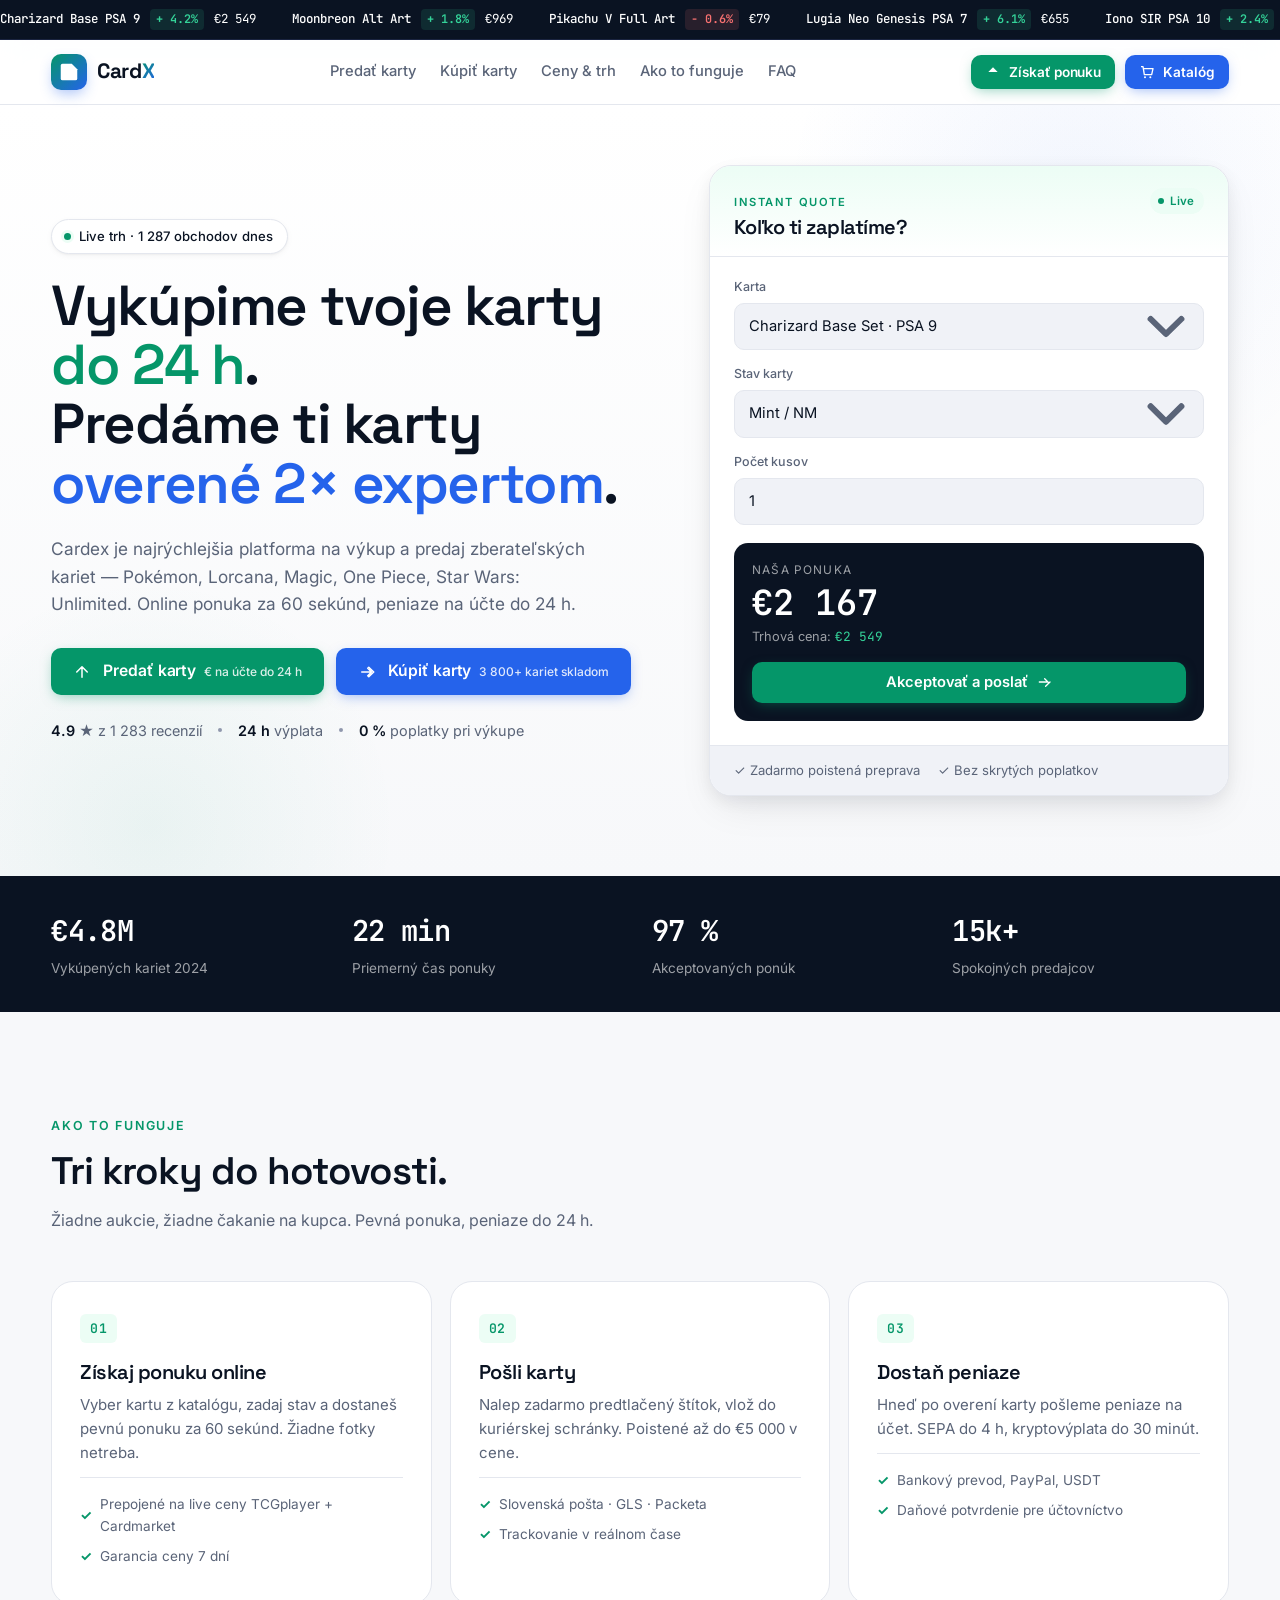
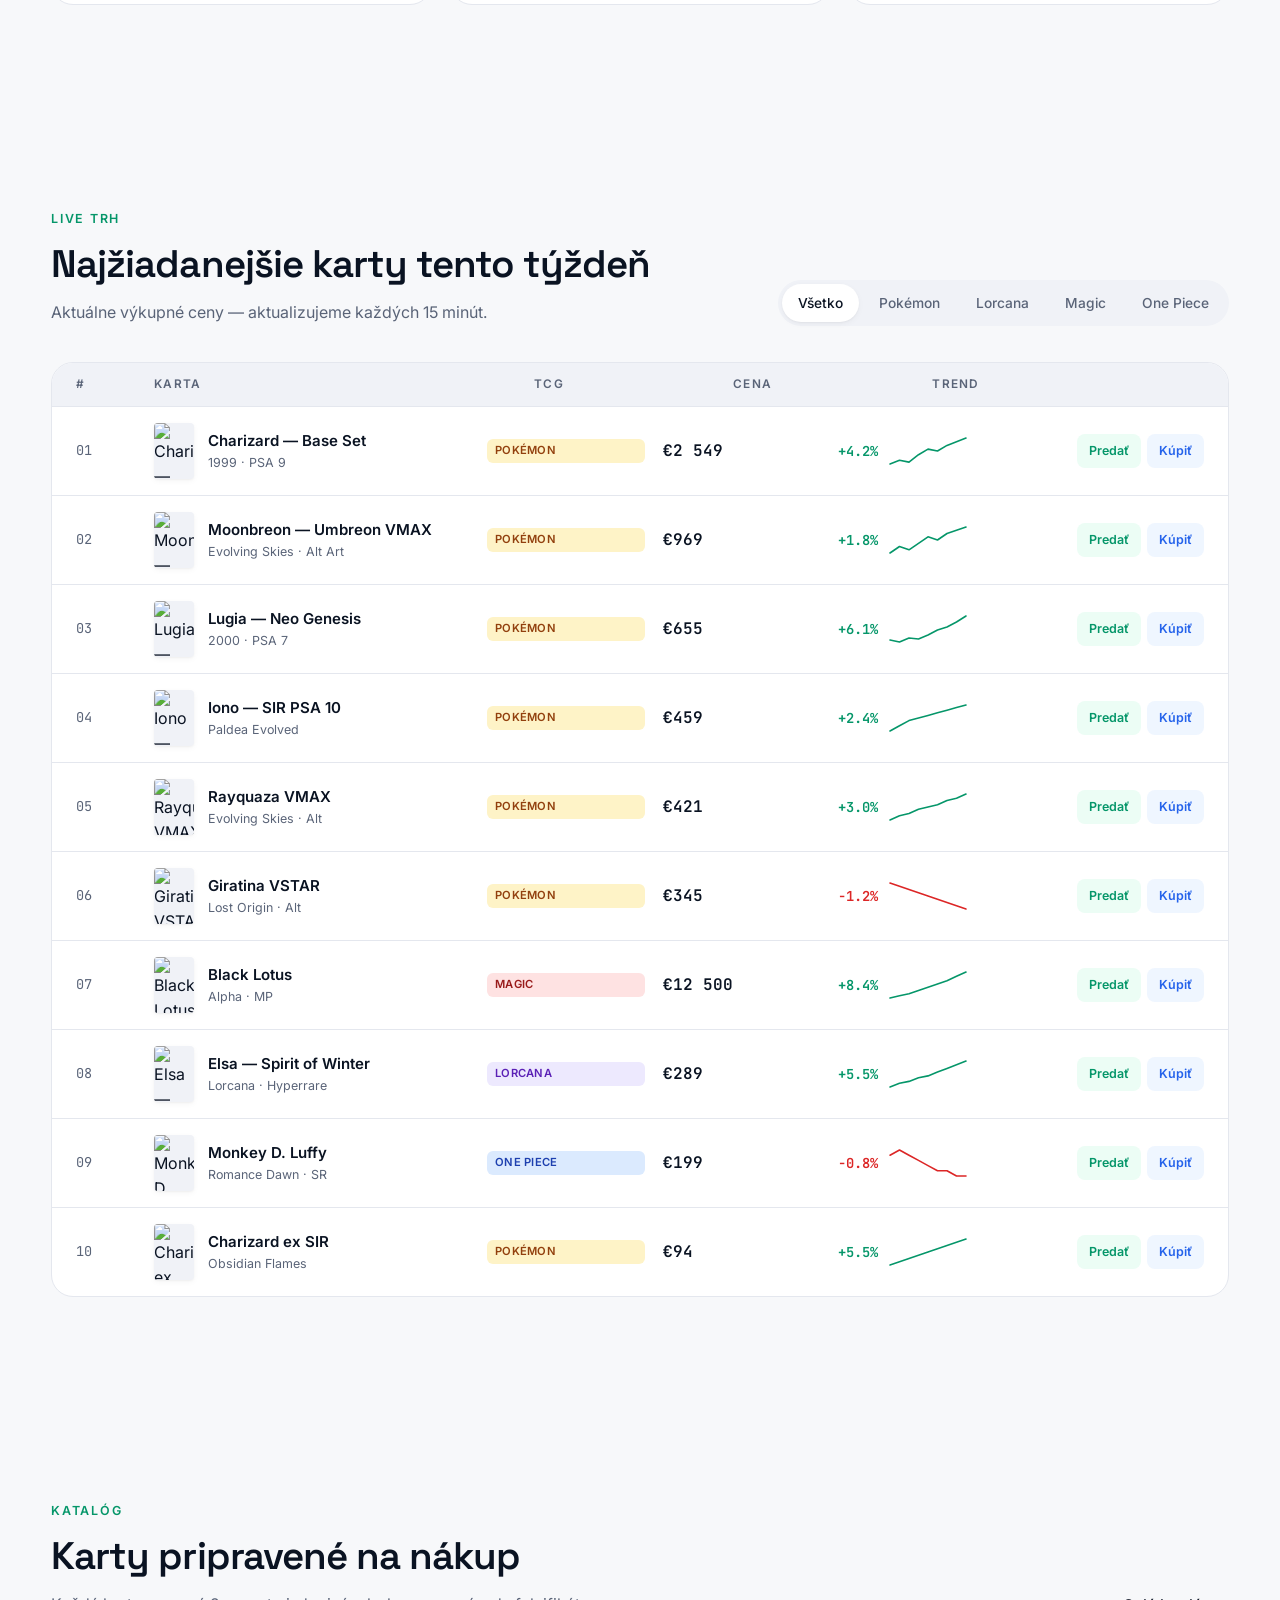
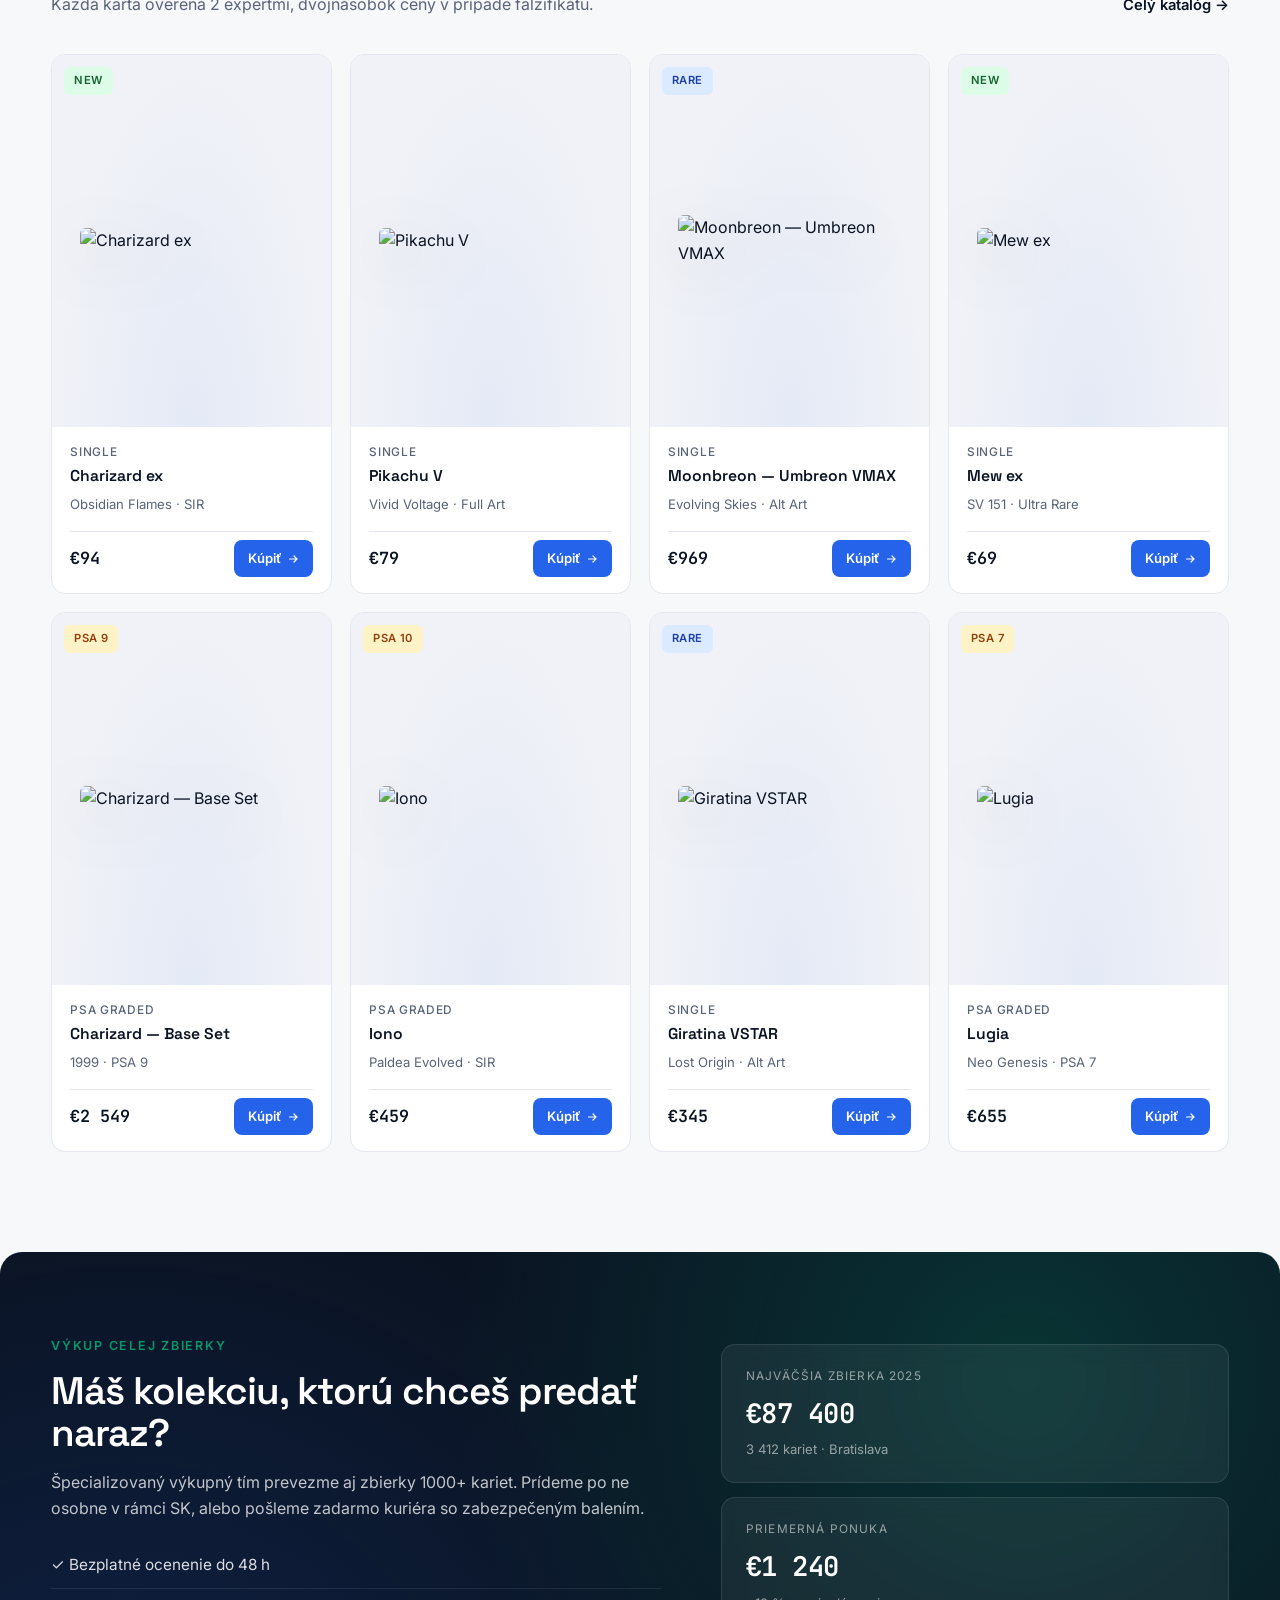
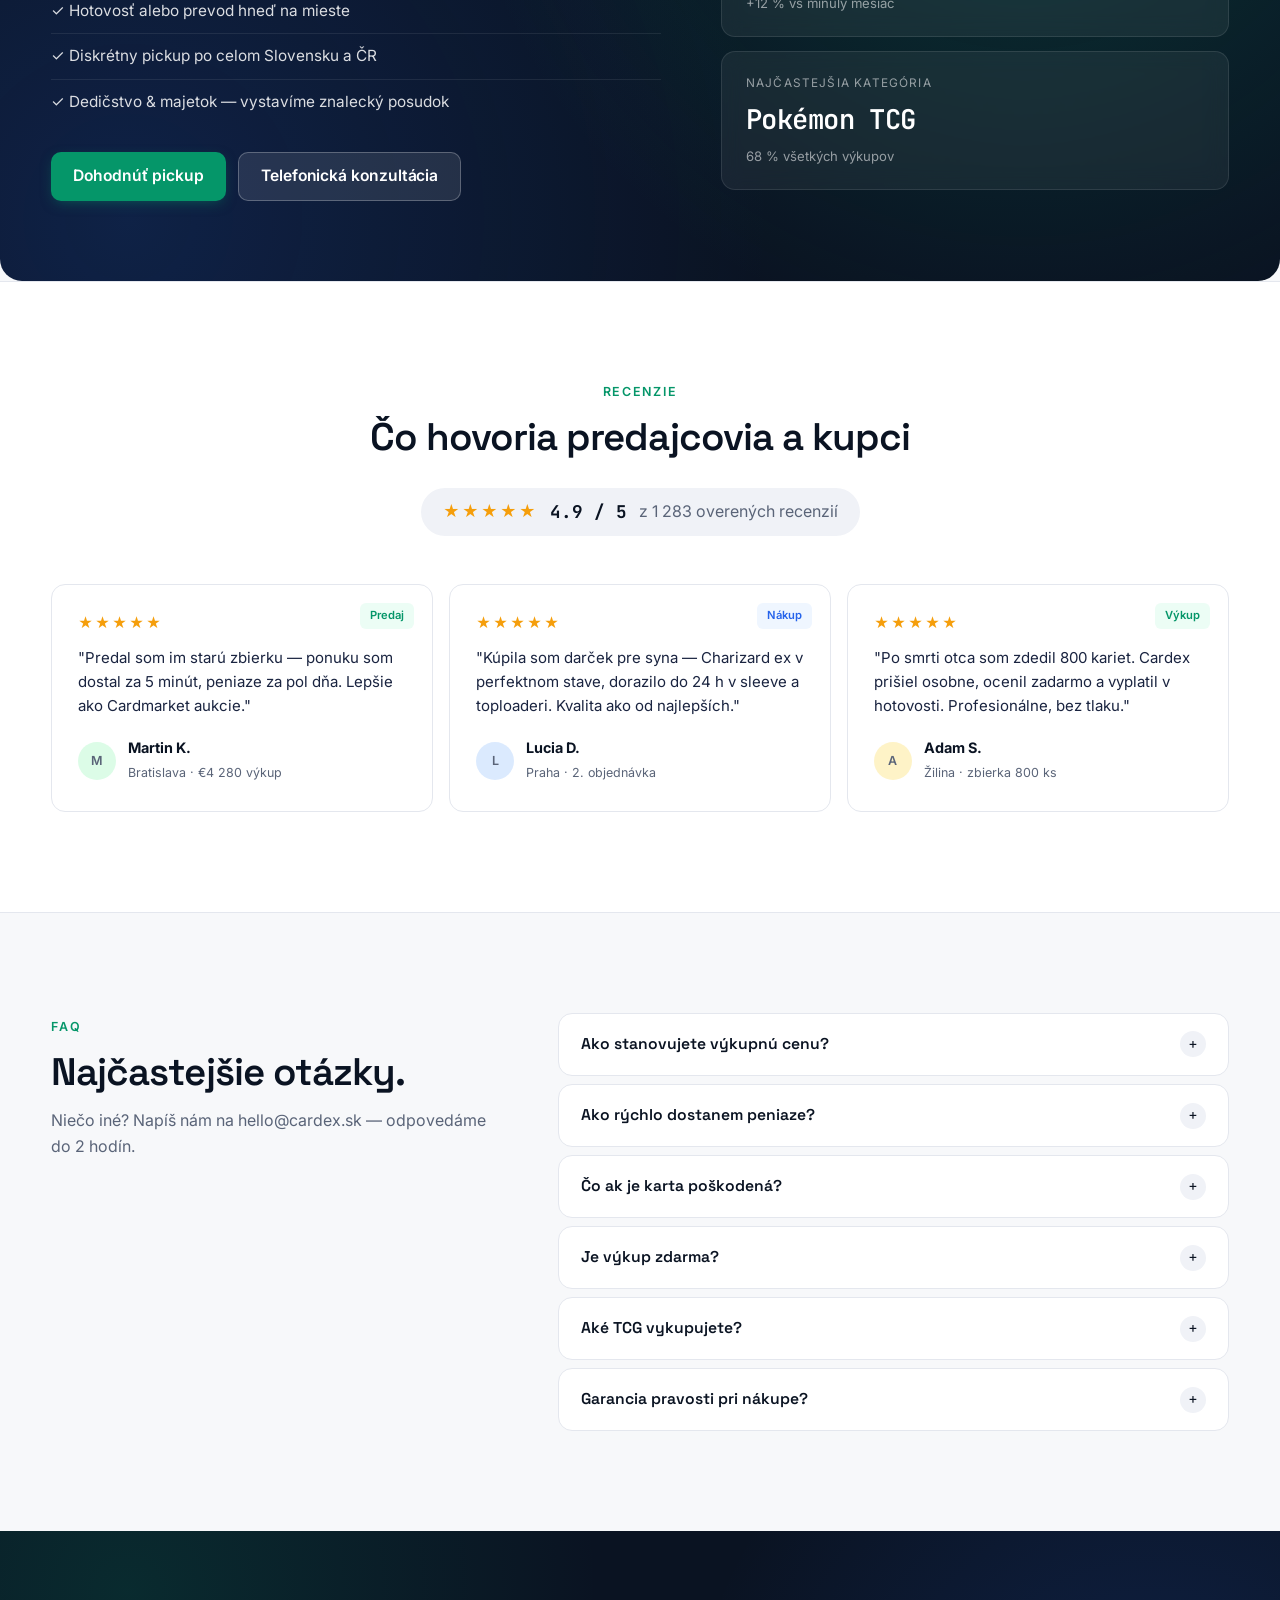
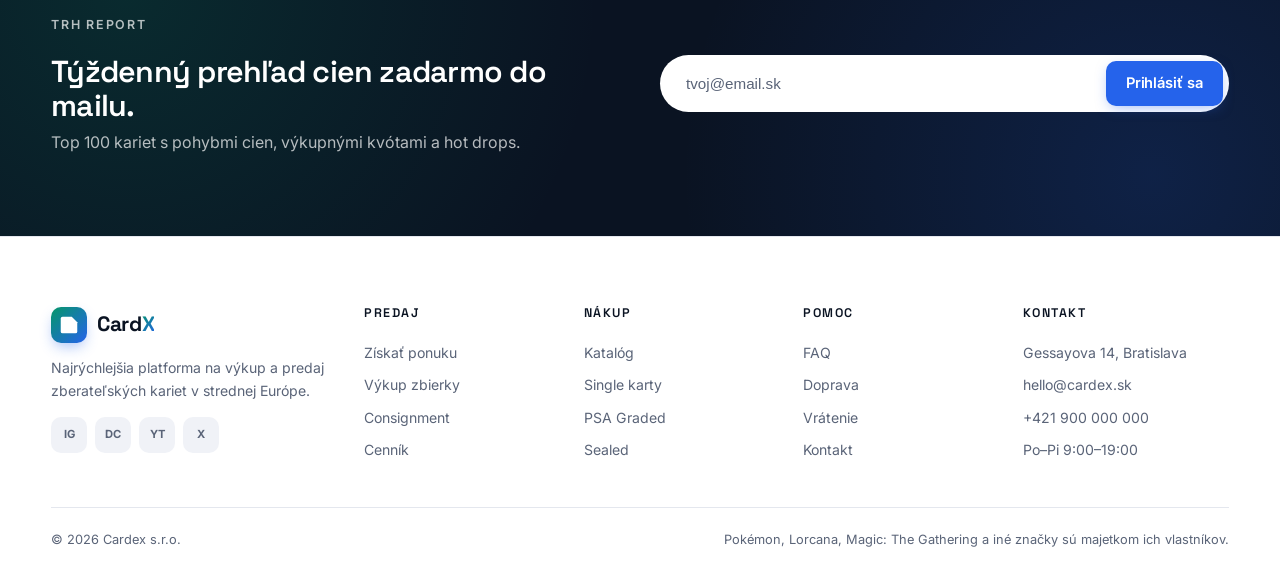
==== cardex.html @ 220b7773 "Rebrand to Cardex: buy/sell marketplace for trading cards - New name: Cardex (CardX = exchange theme" ====
<!DOCTYPE html>
<html lang="sk">
<head>
<meta charset="UTF-8" />
<meta name="viewport" content="width=device-width, initial-scale=1.0" />
<title>Cardex — Výkup a predaj zberateľských kariet</title>
<meta name="description" content="Cardex je najrýchlejšia platforma na výkup a predaj Pokémon, Lorcana, MTG a One Piece kariet. Online ponuka za 60 sekúnd, výplata do 24 h." />
<style>
:root {
  --bg: #f7f8fa;
  --surface: #ffffff;
  --surface-2: #f0f2f7;
  --ink: #0a1322;
  --ink-2: #1a2440;
  --muted: #5a6478;
  --muted-2: #9098ad;
  --line: #e4e7ee;
  --line-2: #d2d7e1;

  --sell: #059669;
  --sell-hover: #047857;
  --sell-soft: #ecfdf5;
  --sell-ink: #064e3b;

  --buy: #2563eb;
  --buy-hover: #1d4ed8;
  --buy-soft: #eff6ff;
  --buy-ink: #1e3a8a;

  --warn: #f59e0b;
  --danger: #dc2626;

  --radius: 14px;
  --radius-sm: 10px;
  --radius-lg: 22px;

  --mono: 'JetBrains Mono', ui-monospace, SFMono-Regular, Menlo, monospace;

  --shadow-sm: 0 1px 2px rgba(10, 19, 34, 0.04), 0 2px 6px rgba(10, 19, 34, 0.04);
  --shadow: 0 6px 16px rgba(10, 19, 34, 0.06), 0 16px 40px -10px rgba(10, 19, 34, 0.1);
  --shadow-lg: 0 24px 60px -20px rgba(10, 19, 34, 0.25);
}

* { box-sizing: border-box; }
html, body { margin: 0; padding: 0; }
html { scroll-behavior: smooth; }

body {
  font-family: 'Inter', system-ui, -apple-system, Segoe UI, Roboto, Helvetica, Arial, sans-serif;
  color: var(--ink);
  background: var(--bg);
  line-height: 1.6;
  -webkit-font-smoothing: antialiased;
  -moz-osx-font-smoothing: grayscale;
}

a { color: inherit; text-decoration: none; }
img { max-width: 100%; display: block; }
button { font: inherit; cursor: pointer; border: 0; background: none; color: inherit; }

.container { width: min(1240px, 92%); margin: 0 auto; }

h1, h2, h3, h4 {
  font-family: 'Space Grotesk', 'Inter', sans-serif;
  line-height: 1.1;
  margin: 0 0 0.4em;
  letter-spacing: -0.025em;
  font-weight: 600;
  color: var(--ink);
}
h1 { font-size: clamp(2.2rem, 4.4vw, 3.6rem); line-height: 1.05; }
h2 { font-size: clamp(1.7rem, 3vw, 2.4rem); }
h3 { font-size: 1.15rem; }
h4 { font-size: 0.78rem; text-transform: uppercase; letter-spacing: 0.12em; color: var(--ink); margin-bottom: 16px; }

p { margin: 0 0 0.8em; color: var(--muted); }

.kicker {
  display: inline-block;
  font-size: 0.78rem;
  font-weight: 600;
  letter-spacing: 0.14em;
  text-transform: uppercase;
  color: var(--sell);
  margin-bottom: 14px;
}
.kicker.on-dark { color: rgba(255, 255, 255, 0.7); }

.muted { color: var(--muted); }

/* Live ticker bar */
.ticker-bar {
  background: var(--ink);
  color: rgba(255, 255, 255, 0.85);
  font-family: var(--mono);
  font-size: 0.78rem;
  overflow: hidden;
  border-bottom: 1px solid #1a2440;
}
.ticker-track {
  display: flex;
  gap: 36px;
  padding: 9px 0;
  white-space: nowrap;
  width: max-content;
  animation: ticker 60s linear infinite;
}
.ticker-item { display: inline-flex; gap: 10px; align-items: center; }
.ticker-item b { color: #fff; font-weight: 500; }
.ticker-item em {
  font-style: normal;
  font-weight: 600;
  font-size: 0.74rem;
  padding: 1px 6px;
  border-radius: 4px;
}
.ticker-item em.up { color: #34d399; background: rgba(52, 211, 153, 0.12); }
.ticker-item em.down { color: #f87171; background: rgba(248, 113, 113, 0.12); }
.ticker-item .px { color: #fff; }
@keyframes ticker { to { transform: translateX(-50%); } }

/* Nav */
.nav {
  background: rgba(255, 255, 255, 0.92);
  backdrop-filter: saturate(180%) blur(16px);
  -webkit-backdrop-filter: saturate(180%) blur(16px);
  border-bottom: 1px solid var(--line);
  position: sticky;
  top: 0;
  z-index: 50;
}
.nav-inner {
  display: grid;
  grid-template-columns: auto 1fr auto;
  align-items: center;
  gap: 28px;
  padding: 14px 0;
}
.logo {
  display: inline-flex;
  align-items: center;
  gap: 10px;
  font-family: 'Space Grotesk', sans-serif;
  font-weight: 700;
  font-size: 1.3rem;
  letter-spacing: -0.02em;
  color: var(--ink);
}
.logo-mark {
  width: 36px;
  height: 36px;
  border-radius: 10px;
  background: linear-gradient(135deg, var(--sell) 0%, var(--buy) 100%);
  display: grid;
  place-items: center;
  color: #fff;
  box-shadow: 0 6px 14px -3px rgba(37, 99, 235, 0.4);
}
.logo-x {
  background: linear-gradient(135deg, var(--sell), var(--buy));
  -webkit-background-clip: text;
  background-clip: text;
  color: transparent;
  font-weight: 800;
}

.nav-links {
  display: flex;
  gap: 24px;
  list-style: none;
  margin: 0;
  padding: 0;
  font-size: 0.92rem;
  font-weight: 500;
  justify-self: center;
}
.nav-links a {
  color: var(--muted);
  padding: 6px 0;
  position: relative;
  transition: color 0.15s;
}
.nav-links a:hover { color: var(--ink); }

.nav-actions { display: flex; gap: 10px; align-items: center; }

@media (max-width: 1100px) {
  .nav-inner { grid-template-columns: auto auto; }
  .nav-links { display: none; }
}

/* Buttons */
.btn {
  display: inline-flex;
  align-items: center;
  gap: 8px;
  padding: 12px 20px;
  border-radius: 10px;
  font-weight: 600;
  font-size: 0.92rem;
  font-family: 'Inter', sans-serif;
  letter-spacing: -0.005em;
  transition: transform 0.15s ease, box-shadow 0.15s ease, background 0.15s, color 0.15s, border-color 0.15s;
  cursor: pointer;
  white-space: nowrap;
  line-height: 1.2;
  position: relative;
}
.btn-sm { padding: 9px 14px; font-size: 0.85rem; }
.btn-lg { padding: 14px 22px; font-size: 0.98rem; }
.btn-block { width: 100%; justify-content: center; }

.btn-sell {
  background: var(--sell);
  color: #fff;
  box-shadow: 0 4px 14px -4px rgba(5, 150, 105, 0.5);
}
.btn-sell:hover { background: var(--sell-hover); transform: translateY(-1px); box-shadow: 0 10px 22px -6px rgba(5, 150, 105, 0.5); }
.btn-buy {
  background: var(--buy);
  color: #fff;
  box-shadow: 0 4px 14px -4px rgba(37, 99, 235, 0.5);
}
.btn-buy:hover { background: var(--buy-hover); transform: translateY(-1px); box-shadow: 0 10px 22px -6px rgba(37, 99, 235, 0.5); }
.btn-ghost {
  background: transparent;
  color: var(--ink);
  border: 1px solid var(--line-2);
}
.btn-ghost:hover { background: var(--surface); border-color: var(--ink); }
.btn-ghost-light {
  background: rgba(255, 255, 255, 0.1);
  color: #fff;
  border: 1px solid rgba(255, 255, 255, 0.25);
}
.btn-ghost-light:hover { background: rgba(255, 255, 255, 0.18); }

.cta-sub {
  display: block;
  font-size: 0.75rem;
  font-weight: 500;
  opacity: 0.85;
  margin-top: 1px;
  letter-spacing: 0;
}
.btn-lg { flex-direction: row; }
.btn-lg svg { flex-shrink: 0; }

/* Hero */
.hero {
  padding: 60px 0 80px;
  background: linear-gradient(180deg, #fff 0%, var(--bg) 100%);
  position: relative;
  overflow: hidden;
}
.hero::before {
  content: '';
  position: absolute;
  top: -200px;
  right: -100px;
  width: 600px;
  height: 600px;
  background: radial-gradient(circle, rgba(37, 99, 235, 0.06), transparent 70%);
  z-index: 0;
}
.hero::after {
  content: '';
  position: absolute;
  bottom: -200px;
  left: -100px;
  width: 500px;
  height: 500px;
  background: radial-gradient(circle, rgba(5, 150, 105, 0.06), transparent 70%);
  z-index: 0;
}
.hero-inner {
  display: grid;
  grid-template-columns: 1.15fr 1fr;
  gap: 60px;
  align-items: center;
  position: relative;
  z-index: 1;
}
.eyebrow {
  display: inline-flex;
  align-items: center;
  gap: 8px;
  padding: 6px 14px 6px 12px;
  background: var(--surface);
  border: 1px solid var(--line);
  color: var(--ink);
  border-radius: 999px;
  font-size: 0.82rem;
  font-weight: 500;
  margin-bottom: 22px;
  box-shadow: var(--shadow-sm);
}
.dot {
  width: 7px;
  height: 7px;
  border-radius: 50%;
  background: var(--sell);
  box-shadow: 0 0 0 3px var(--sell-soft);
  animation: pulse 2s infinite;
}
@keyframes pulse {
  0%, 100% { opacity: 1; }
  50% { opacity: 0.5; }
}
.hl-sell { color: var(--sell); }
.hl-buy { color: var(--buy); }
.lead {
  font-size: 1.08rem;
  color: var(--muted);
  max-width: 540px;
  margin-top: 10px;
}
.hero-cta {
  display: flex;
  gap: 12px;
  margin: 30px 0 24px;
  flex-wrap: wrap;
}
.hero-cta .btn-lg {
  flex-direction: row;
  align-items: center;
}
.hero-cta .btn-lg > svg { margin-right: 4px; }

.hero-meta {
  display: flex;
  gap: 16px;
  align-items: center;
  font-size: 0.9rem;
  color: var(--muted);
  flex-wrap: wrap;
}
.hero-meta strong { color: var(--ink); font-weight: 600; }
.hero-meta .sep {
  width: 4px;
  height: 4px;
  border-radius: 50%;
  background: var(--muted-2);
}

/* Quote widget */
.quote-widget {
  background: #fff;
  border: 1px solid var(--line);
  border-radius: var(--radius-lg);
  box-shadow: var(--shadow);
  overflow: hidden;
  position: relative;
}
.qw-head {
  padding: 22px 24px 18px;
  display: flex;
  justify-content: space-between;
  align-items: flex-start;
  border-bottom: 1px solid var(--line);
  background: linear-gradient(180deg, var(--sell-soft), #fff);
}
.qw-tag {
  display: inline-block;
  font-size: 0.7rem;
  font-weight: 600;
  letter-spacing: 0.14em;
  text-transform: uppercase;
  color: var(--sell);
  margin-bottom: 4px;
}
.qw-head h3 { margin: 0; font-size: 1.25rem; }

.live-pill {
  display: inline-flex;
  align-items: center;
  gap: 6px;
  padding: 4px 10px 4px 8px;
  background: var(--sell-soft);
  color: var(--sell);
  border-radius: 999px;
  font-size: 0.72rem;
  font-weight: 600;
}
.live-dot {
  width: 6px;
  height: 6px;
  border-radius: 50%;
  background: var(--sell);
  animation: pulse 1.4s infinite;
}

.qw-body { padding: 20px 24px 24px; }
.qw-field {
  display: block;
  margin-bottom: 14px;
}
.qw-field span {
  display: block;
  font-size: 0.78rem;
  font-weight: 500;
  color: var(--muted);
  margin-bottom: 6px;
}
.qw-field select,
.qw-field input {
  width: 100%;
  padding: 11px 14px;
  border: 1px solid var(--line);
  border-radius: 10px;
  background: var(--surface-2);
  font: inherit;
  font-size: 0.92rem;
  color: var(--ink);
  outline: none;
  transition: border-color 0.15s, background 0.15s, box-shadow 0.15s;
  appearance: none;
  -webkit-appearance: none;
}
.qw-field select {
  background-image: url("data:image/svg+xml;utf8,<svg xmlns='http://www.w3.org/2000/svg' viewBox='0 0 12 12'><path d='M2 4l4 4 4-4' stroke='%235a6478' stroke-width='1.6' fill='none' stroke-linecap='round' stroke-linejoin='round'/></svg>");
  background-repeat: no-repeat;
  background-position: right 14px center;
  padding-right: 38px;
}
.qw-field select:focus,
.qw-field input:focus {
  background: #fff;
  border-color: var(--sell);
  box-shadow: 0 0 0 3px var(--sell-soft);
}

.qw-result {
  margin-top: 18px;
  padding: 18px;
  background: var(--ink);
  border-radius: var(--radius);
  color: #fff;
}
.qw-label {
  display: block;
  font-size: 0.74rem;
  letter-spacing: 0.1em;
  text-transform: uppercase;
  color: rgba(255, 255, 255, 0.6);
  margin-bottom: 4px;
}
.qw-amount {
  display: block;
  font-family: var(--mono);
  font-size: 2.2rem;
  font-weight: 600;
  color: #fff;
  line-height: 1.1;
}
.qw-mkt {
  display: block;
  font-size: 0.8rem;
  color: rgba(255, 255, 255, 0.6);
  margin-top: 4px;
}
.qw-mkt em {
  font-style: normal;
  color: #34d399;
  font-family: var(--mono);
}
.qw-result .btn { margin-top: 14px; }

.qw-foot {
  border-top: 1px solid var(--line);
  padding: 14px 24px;
  display: flex;
  gap: 18px;
  font-size: 0.82rem;
  color: var(--muted);
  background: var(--surface-2);
}

@media (max-width: 980px) {
  .hero-inner { grid-template-columns: 1fr; gap: 40px; }
  .quote-widget { max-width: 460px; margin: 0 auto; width: 100%; }
}

/* Trust */
.trust {
  background: var(--ink);
  color: #fff;
  padding: 32px 0;
}
.trust-inner {
  display: grid;
  grid-template-columns: repeat(4, 1fr);
  gap: 24px;
}
.trust-item { display: flex; flex-direction: column; gap: 4px; }
.trust-item strong {
  font-family: var(--mono);
  font-size: 1.8rem;
  font-weight: 600;
  color: #fff;
  letter-spacing: -0.02em;
}
.trust-item span { font-size: 0.85rem; color: rgba(255, 255, 255, 0.6); }
@media (max-width: 800px) { .trust-inner { grid-template-columns: repeat(2, 1fr); } }

/* Section */
.section { padding: 100px 0; }
.section-head {
  max-width: 720px;
  margin-bottom: 48px;
}
.section-head.row {
  max-width: none;
  display: flex;
  justify-content: space-between;
  align-items: flex-end;
  gap: 24px;
  flex-wrap: wrap;
  margin-bottom: 36px;
}
.section-head.centered {
  max-width: none;
  text-align: center;
  display: flex;
  flex-direction: column;
  align-items: center;
}
.section-head p { margin: 4px 0 0; }

/* How */
.how-grid {
  display: grid;
  grid-template-columns: repeat(3, 1fr);
  gap: 18px;
  position: relative;
}
.step {
  background: #fff;
  border: 1px solid var(--line);
  border-radius: var(--radius-lg);
  padding: 32px 28px;
  position: relative;
  transition: transform 0.2s, box-shadow 0.2s, border-color 0.2s;
}
.step:hover { transform: translateY(-4px); box-shadow: var(--shadow); border-color: transparent; }
.step-num {
  font-family: var(--mono);
  font-size: 0.82rem;
  font-weight: 600;
  color: var(--sell);
  background: var(--sell-soft);
  display: inline-block;
  padding: 4px 10px;
  border-radius: 6px;
  margin-bottom: 18px;
  letter-spacing: 0.04em;
}
.step h3 { margin: 0 0 10px; font-size: 1.25rem; }
.step p { font-size: 0.94rem; margin-bottom: 12px; }
.step ul {
  list-style: none;
  padding: 0;
  margin: 12px 0 0;
  border-top: 1px solid var(--line);
  padding-top: 12px;
}
.step li {
  font-size: 0.85rem;
  color: var(--muted);
  padding: 4px 0;
  display: flex;
  align-items: center;
  gap: 8px;
}
.step li::before {
  content: '✓';
  color: var(--sell);
  font-weight: 700;
}
@media (max-width: 900px) { .how-grid { grid-template-columns: 1fr; } }

/* Segmented control */
.seg {
  display: flex;
  gap: 4px;
  background: var(--surface-2);
  padding: 4px;
  border-radius: 999px;
}
.seg-btn {
  padding: 8px 16px;
  border-radius: 999px;
  color: var(--muted);
  font-weight: 500;
  font-size: 0.86rem;
  transition: all 0.15s;
}
.seg-btn:hover { color: var(--ink); }
.seg-btn.active {
  background: #fff;
  color: var(--ink);
  box-shadow: var(--shadow-sm);
}

/* Market list */
.market {
  background: #fff;
  border: 1px solid var(--line);
  border-radius: var(--radius-lg);
  overflow: hidden;
}
.market-row {
  display: grid;
  grid-template-columns: 60px 2fr 1fr 1fr 1.4fr auto;
  align-items: center;
  gap: 18px;
  padding: 16px 24px;
  border-bottom: 1px solid var(--line);
  transition: background 0.15s;
}
.market-row:last-child { border-bottom: 0; }
.market-row.head {
  background: var(--surface-2);
  font-size: 0.74rem;
  letter-spacing: 0.1em;
  text-transform: uppercase;
  color: var(--muted);
  font-weight: 600;
  padding: 12px 24px;
}
.market-row:not(.head):hover { background: var(--surface-2); }
.mr-rank {
  font-family: var(--mono);
  font-size: 0.85rem;
  color: var(--muted);
}
.mr-card {
  display: flex;
  align-items: center;
  gap: 14px;
}
.mr-card img {
  width: 40px;
  height: 56px;
  border-radius: 4px;
  object-fit: cover;
  background: var(--surface-2);
  box-shadow: var(--shadow-sm);
}
.mr-card-name { font-weight: 600; font-size: 0.94rem; }
.mr-card-set { font-size: 0.78rem; color: var(--muted); }
.mr-tcg {
  display: inline-block;
  font-size: 0.7rem;
  font-weight: 600;
  padding: 3px 8px;
  border-radius: 6px;
  letter-spacing: 0.02em;
  text-transform: uppercase;
}
.mr-tcg.pokemon { background: #fef3c7; color: #92400e; }
.mr-tcg.lorcana { background: #ede9fe; color: #5b21b6; }
.mr-tcg.mtg { background: #fee2e2; color: #991b1b; }
.mr-tcg.onepiece { background: #dbeafe; color: #1e40af; }
.mr-price {
  font-family: var(--mono);
  font-weight: 600;
  font-size: 1rem;
}
.mr-change {
  font-family: var(--mono);
  font-weight: 600;
  font-size: 0.86rem;
}
.mr-change.up { color: var(--sell); }
.mr-change.down { color: var(--danger); }
.mr-spark { width: 80px; height: 30px; }
.mr-actions { display: flex; gap: 6px; }
.mr-btn {
  font-size: 0.78rem;
  font-weight: 600;
  padding: 7px 12px;
  border-radius: 8px;
  transition: all 0.15s;
}
.mr-btn.sell { background: var(--sell-soft); color: var(--sell); }
.mr-btn.sell:hover { background: var(--sell); color: #fff; }
.mr-btn.buy { background: var(--buy-soft); color: var(--buy); }
.mr-btn.buy:hover { background: var(--buy); color: #fff; }

@media (max-width: 1000px) {
  .market-row { grid-template-columns: 40px 2fr 1fr 1fr; gap: 14px; padding: 14px 18px; }
  .mr-spark, .market-row.head .mr-spark { display: none; }
  .market-row .mr-actions { grid-column: 2 / -1; margin-top: 6px; }
}
@media (max-width: 700px) {
  .market-row { grid-template-columns: 1fr; gap: 8px; padding: 16px 18px; }
  .market-row.head { display: none; }
}

/* Buy / products */
.products {
  display: grid;
  grid-template-columns: repeat(4, 1fr);
  gap: 18px;
}
.product {
  background: #fff;
  border: 1px solid var(--line);
  border-radius: var(--radius);
  overflow: hidden;
  display: flex;
  flex-direction: column;
  transition: transform 0.25s, border-color 0.25s, box-shadow 0.25s;
  position: relative;
}
.product:hover { transform: translateY(-4px); box-shadow: var(--shadow); border-color: transparent; }
.product-media {
  aspect-ratio: 3/4;
  background:
    radial-gradient(ellipse at 50% 100%, rgba(37, 99, 235, 0.06), transparent 70%),
    var(--surface-2);
  display: grid;
  place-items: center;
  position: relative;
  overflow: hidden;
}
.product-media img {
  width: 80%;
  border-radius: 6px;
  filter: drop-shadow(0 16px 30px rgba(10, 19, 34, 0.18));
  transition: transform 0.4s cubic-bezier(0.2, 0.8, 0.2, 1);
}
.product:hover .product-media img { transform: scale(1.05) rotate(-1deg); }
.tag {
  position: absolute;
  top: 12px;
  left: 12px;
  padding: 4px 9px;
  font-size: 0.7rem;
  font-weight: 600;
  letter-spacing: 0.04em;
  text-transform: uppercase;
  border-radius: 6px;
  background: rgba(255, 255, 255, 0.95);
  backdrop-filter: blur(6px);
  z-index: 2;
  border: 1px solid var(--line);
}
.tag.psa { background: #fef3c7; color: #92400e; border-color: transparent; }
.tag.new { background: #dcfce7; color: #166534; border-color: transparent; }
.tag.rare { background: #dbeafe; color: #1e40af; border-color: transparent; }

.product-body { padding: 16px 18px; display: flex; flex-direction: column; gap: 4px; }
.product-cat { font-size: 0.74rem; color: var(--muted); text-transform: uppercase; letter-spacing: 0.06em; font-weight: 500; }
.product-name { font-weight: 600; font-size: 0.98rem; line-height: 1.3; font-family: 'Space Grotesk', sans-serif; }
.product-set { font-size: 0.82rem; color: var(--muted); margin: 4px 0 12px; }
.product-foot {
  display: flex;
  justify-content: space-between;
  align-items: center;
  margin-top: auto;
  gap: 10px;
  padding-top: 8px;
  border-top: 1px solid var(--line);
}
.product-price {
  font-family: var(--mono);
  font-weight: 600;
  font-size: 1.05rem;
}
.product-buy {
  background: var(--buy);
  color: #fff;
  padding: 8px 14px;
  border-radius: 8px;
  font-size: 0.82rem;
  font-weight: 600;
  display: inline-flex;
  align-items: center;
  gap: 5px;
  transition: background 0.15s, transform 0.1s;
}
.product-buy:hover { background: var(--buy-hover); }
.product-buy:active { transform: scale(0.96); }

.link-arrow {
  color: var(--ink);
  font-weight: 600;
  font-size: 0.92rem;
}
.link-arrow:hover { color: var(--buy); }

@media (max-width: 1000px) { .products { grid-template-columns: repeat(3, 1fr); } }
@media (max-width: 720px) { .products { grid-template-columns: repeat(2, 1fr); } }

/* Sell CTA section */
.sell-cta {
  background:
    radial-gradient(circle at 80% 20%, rgba(5, 150, 105, 0.25), transparent 50%),
    radial-gradient(circle at 10% 90%, rgba(37, 99, 235, 0.18), transparent 50%),
    var(--ink);
  color: #fff;
  border-radius: var(--radius-lg);
  margin: 0 auto;
  position: relative;
}
.sell-cta { padding: 80px 0; }
.sell-cta h2 { color: #fff; }
.sell-cta p { color: rgba(255, 255, 255, 0.75); }
.sell-cta .kicker { color: var(--sell); }
.sell-inner {
  display: grid;
  grid-template-columns: 1.2fr 1fr;
  gap: 60px;
  align-items: center;
}
.bullets { list-style: none; padding: 0; margin: 22px 0 28px; }
.bullets li {
  padding: 10px 0;
  color: rgba(255, 255, 255, 0.85);
  border-bottom: 1px solid rgba(255, 255, 255, 0.08);
  font-size: 0.96rem;
}
.bullets li:last-child { border-bottom: 0; }
.cta-row { display: flex; gap: 12px; flex-wrap: wrap; }
.sell-stats { display: grid; gap: 14px; }
.stat-tile {
  background: rgba(255, 255, 255, 0.06);
  border: 1px solid rgba(255, 255, 255, 0.1);
  border-radius: var(--radius);
  padding: 22px 24px;
  backdrop-filter: blur(10px);
}
.stat-label {
  display: block;
  font-size: 0.74rem;
  letter-spacing: 0.1em;
  text-transform: uppercase;
  color: rgba(255, 255, 255, 0.55);
  margin-bottom: 6px;
}
.stat-value {
  display: block;
  font-family: var(--mono);
  font-size: 1.7rem;
  font-weight: 600;
  color: #fff;
  letter-spacing: -0.02em;
}
.stat-meta { display: block; font-size: 0.82rem; color: rgba(255, 255, 255, 0.55); margin-top: 4px; }
@media (max-width: 900px) { .sell-inner { grid-template-columns: 1fr; } }

/* Reviews */
.reviews { padding: 100px 0; background: #fff; border-top: 1px solid var(--line); border-bottom: 1px solid var(--line); }
.rating-strip {
  display: inline-flex;
  align-items: center;
  gap: 12px;
  margin-top: 14px;
  padding: 10px 22px;
  background: var(--surface-2);
  border-radius: 999px;
}
.rating-strip .stars { color: var(--warn); font-size: 1rem; letter-spacing: 2px; }
.rating-strip strong { font-family: var(--mono); font-size: 1.1rem; color: var(--ink); }
.reviews-grid { display: grid; grid-template-columns: repeat(3, 1fr); gap: 16px; margin-top: 40px; }
.review {
  background: var(--surface);
  border: 1px solid var(--line);
  border-radius: var(--radius);
  padding: 26px;
  transition: transform 0.2s, box-shadow 0.2s;
  position: relative;
}
.review:hover { transform: translateY(-4px); box-shadow: var(--shadow); }
.rv-tag {
  position: absolute;
  top: 18px;
  right: 18px;
  font-size: 0.7rem;
  font-weight: 600;
  padding: 4px 10px;
  border-radius: 6px;
}
.rv-sell { background: var(--sell-soft); color: var(--sell); }
.rv-buy { background: var(--buy-soft); color: var(--buy); }
.review .stars { color: var(--warn); font-size: 0.9rem; letter-spacing: 2px; display: block; margin-bottom: 12px; }
.review p { color: var(--ink-2); font-size: 0.94rem; margin-bottom: 18px; }
.rv-author { display: flex; align-items: center; gap: 12px; }
.avatar {
  width: 38px;
  height: 38px;
  border-radius: 50%;
  display: grid;
  place-items: center;
  font-weight: 600;
  font-size: 0.92rem;
  color: var(--ink);
}
.rv-author strong { display: block; font-size: 0.9rem; color: var(--ink); }
.rv-author span { font-size: 0.78rem; color: var(--muted); }
@media (max-width: 900px) { .reviews-grid { grid-template-columns: 1fr; } }

/* FAQ */
.faq-inner {
  display: grid;
  grid-template-columns: 1fr 1.5fr;
  gap: 60px;
  align-items: flex-start;
}
.faq-list { display: flex; flex-direction: column; gap: 8px; }
.faq-list details {
  background: #fff;
  border: 1px solid var(--line);
  border-radius: var(--radius);
  padding: 18px 22px;
  transition: border-color 0.2s, box-shadow 0.2s;
}
.faq-list details[open] { border-color: var(--ink); box-shadow: var(--shadow-sm); }
.faq-list summary {
  cursor: pointer;
  font-weight: 600;
  font-size: 0.98rem;
  list-style: none;
  display: flex;
  justify-content: space-between;
  align-items: center;
  padding-right: 30px;
  position: relative;
  font-family: 'Space Grotesk', sans-serif;
}
.faq-list summary::-webkit-details-marker { display: none; }
.faq-list summary::after {
  content: '+';
  position: absolute;
  right: 0;
  top: 50%;
  transform: translateY(-50%);
  width: 26px;
  height: 26px;
  display: grid;
  place-items: center;
  border-radius: 50%;
  background: var(--surface-2);
  color: var(--ink);
  font-size: 1rem;
  font-weight: 400;
  transition: transform 0.2s, background 0.2s, color 0.2s;
}
.faq-list details[open] summary::after { transform: translateY(-50%) rotate(45deg); background: var(--ink); color: #fff; }
.faq-list details p { margin: 14px 0 0; color: var(--muted); font-size: 0.94rem; }
.faq-list details a { color: var(--buy); font-weight: 500; }
@media (max-width: 900px) { .faq-inner { grid-template-columns: 1fr; gap: 36px; } }

/* Newsletter */
.newsletter {
  padding: 80px 0;
  background: var(--ink);
  color: #fff;
  position: relative;
  overflow: hidden;
}
.newsletter::before {
  content: '';
  position: absolute;
  inset: 0;
  background:
    radial-gradient(circle at 10% 20%, rgba(5, 150, 105, 0.18), transparent 40%),
    radial-gradient(circle at 90% 80%, rgba(37, 99, 235, 0.18), transparent 40%);
}
.newsletter-inner {
  display: grid;
  grid-template-columns: 1fr 1fr;
  gap: 40px;
  align-items: center;
  position: relative;
}
.newsletter h3 { color: #fff; font-size: clamp(1.4rem, 2.5vw, 1.9rem); margin: 6px 0 8px; }
.newsletter p { color: rgba(255, 255, 255, 0.7); margin: 0; }
.newsletter-form { display: flex; gap: 10px; background: #fff; padding: 6px; border-radius: 999px; }
.newsletter-form input {
  flex: 1;
  padding: 14px 20px;
  border-radius: 999px;
  border: 0;
  font-size: 0.95rem;
  background: transparent;
  color: var(--ink);
  outline: none;
}
.newsletter-form input::placeholder { color: var(--muted); }
@media (max-width: 800px) { .newsletter-inner { grid-template-columns: 1fr; } }

/* Footer */
.footer { background: #fff; border-top: 1px solid var(--line); padding: 70px 0 24px; }
.footer-inner {
  display: grid;
  grid-template-columns: 1.5fr 1fr 1fr 1fr 1.1fr;
  gap: 32px;
  margin-bottom: 40px;
}
.footer-brand p { font-size: 0.88rem; max-width: 300px; margin: 14px 0; color: var(--muted); }
.socials { display: flex; gap: 8px; }
.socials a {
  width: 36px; height: 36px;
  display: grid;
  place-items: center;
  background: var(--surface-2);
  border-radius: 10px;
  font-size: 0.7rem;
  font-weight: 700;
  color: var(--muted);
  transition: all 0.15s;
}
.socials a:hover { background: var(--ink); color: #fff; }
.footer ul { list-style: none; padding: 0; margin: 0; }
.footer li { padding: 5px 0; font-size: 0.88rem; color: var(--muted); }
.footer a:hover { color: var(--ink); }
.copyright {
  border-top: 1px solid var(--line);
  padding-top: 22px;
  font-size: 0.8rem;
  color: var(--muted);
  display: flex;
  justify-content: space-between;
  flex-wrap: wrap;
  gap: 14px;
}
@media (max-width: 900px) { .footer-inner { grid-template-columns: 1fr 1fr; gap: 28px; } }

/* Toast */
.toast {
  position: fixed;
  bottom: 24px;
  left: 50%;
  transform: translateX(-50%) translateY(100px);
  background: var(--ink);
  color: #fff;
  padding: 12px 20px;
  border-radius: 12px;
  box-shadow: var(--shadow-lg);
  font-weight: 500;
  font-size: 0.9rem;
  z-index: 100;
  transition: transform 0.35s cubic-bezier(0.2, 0.8, 0.2, 1);
  display: flex;
  align-items: center;
  gap: 10px;
}
.toast.show { transform: translateX(-50%) translateY(0); }
.toast.sell { background: var(--sell); }
.toast.buy { background: var(--buy); }

</style>
<link rel="preconnect" href="https://fonts.googleapis.com" />
<link rel="preconnect" href="https://fonts.gstatic.com" crossorigin />
<link href="https://fonts.googleapis.com/css2?family=Space+Grotesk:wght@500;600;700&family=Inter:wght@400;500;600;700&family=JetBrains+Mono:wght@500;600&display=swap" rel="stylesheet" />
</head>
<body>

<header class="ticker-bar">
  <div class="ticker-track">
    <span class="ticker-item"><b>Charizard Base PSA 9</b> <em class="up">+ 4.2%</em> <span class="px">€2 549</span></span>
    <span class="ticker-item"><b>Moonbreon Alt Art</b> <em class="up">+ 1.8%</em> <span class="px">€969</span></span>
    <span class="ticker-item"><b>Pikachu V Full Art</b> <em class="down">- 0.6%</em> <span class="px">€79</span></span>
    <span class="ticker-item"><b>Lugia Neo Genesis PSA 7</b> <em class="up">+ 6.1%</em> <span class="px">€655</span></span>
    <span class="ticker-item"><b>Iono SIR PSA 10</b> <em class="up">+ 2.4%</em> <span class="px">€459</span></span>
    <span class="ticker-item"><b>Rayquaza VMAX Alt</b> <em class="up">+ 3.0%</em> <span class="px">€421</span></span>
    <span class="ticker-item"><b>Giratina VSTAR Alt</b> <em class="down">- 1.2%</em> <span class="px">€345</span></span>
    <span class="ticker-item"><b>Charizard ex SIR</b> <em class="up">+ 5.5%</em> <span class="px">€94</span></span>
    <!-- duplicate -->
    <span class="ticker-item"><b>Charizard Base PSA 9</b> <em class="up">+ 4.2%</em> <span class="px">€2 549</span></span>
    <span class="ticker-item"><b>Moonbreon Alt Art</b> <em class="up">+ 1.8%</em> <span class="px">€969</span></span>
    <span class="ticker-item"><b>Pikachu V Full Art</b> <em class="down">- 0.6%</em> <span class="px">€79</span></span>
    <span class="ticker-item"><b>Lugia Neo Genesis PSA 7</b> <em class="up">+ 6.1%</em> <span class="px">€655</span></span>
    <span class="ticker-item"><b>Iono SIR PSA 10</b> <em class="up">+ 2.4%</em> <span class="px">€459</span></span>
    <span class="ticker-item"><b>Rayquaza VMAX Alt</b> <em class="up">+ 3.0%</em> <span class="px">€421</span></span>
    <span class="ticker-item"><b>Giratina VSTAR Alt</b> <em class="down">- 1.2%</em> <span class="px">€345</span></span>
    <span class="ticker-item"><b>Charizard ex SIR</b> <em class="up">+ 5.5%</em> <span class="px">€94</span></span>
  </div>
</header>

<nav class="nav">
  <div class="container nav-inner">
    <a href="#" class="logo" aria-label="Cardex domov">
      <span class="logo-mark">
        <svg viewBox="0 0 24 24" width="22" height="22"><path fill="currentColor" d="M3 5a2 2 0 0 1 2-2h10l6 6v10a2 2 0 0 1-2 2H5a2 2 0 0 1-2-2V5z"/><path fill="rgba(255,255,255,.4)" d="M14 3v6h6"/></svg>
      </span>
      <span class="logo-text">Card<span class="logo-x">X</span></span>
    </a>

    <ul class="nav-links">
      <li><a href="#sell">Predať karty</a></li>
      <li><a href="#buy">Kúpiť karty</a></li>
      <li><a href="#prices">Ceny &amp; trh</a></li>
      <li><a href="#how">Ako to funguje</a></li>
      <li><a href="#faq">FAQ</a></li>
    </ul>

    <div class="nav-actions">
      <a href="#sell" class="btn btn-sell btn-sm">
        <svg viewBox="0 0 24 24" width="16" height="16"><path fill="currentColor" d="M12 19V5M5 12l7-7 7 7"/></svg>
        Získať ponuku
      </a>
      <a href="#buy" class="btn btn-buy btn-sm">
        <svg viewBox="0 0 24 24" width="16" height="16"><path fill="none" stroke="currentColor" stroke-width="2" stroke-linejoin="round" d="M3 4h3l2 12h11l2-9H6"/><circle cx="9" cy="20" r="1.5" fill="currentColor"/><circle cx="17" cy="20" r="1.5" fill="currentColor"/></svg>
        Katalóg
      </a>
    </div>
  </div>
</nav>

<section class="hero">
  <div class="container hero-inner">
    <div class="hero-text">
      <span class="eyebrow"><span class="dot"></span> Live trh · 1 287 obchodov dnes</span>
      <h1>
        Vykúpime tvoje karty <span class="hl-sell">do 24 h</span>.<br/>
        Predáme ti karty <span class="hl-buy">overené 2× expertom</span>.
      </h1>
      <p class="lead">
        Cardex je najrýchlejšia platforma na výkup a predaj zberateľských
        kariet — Pokémon, Lorcana, Magic, One Piece, Star Wars: Unlimited.
        Online ponuka za 60 sekúnd, peniaze na účte do 24 h.
      </p>
      <div class="hero-cta">
        <a class="btn btn-sell btn-lg" href="#sell">
          <svg viewBox="0 0 24 24" width="18" height="18"><path fill="none" stroke="currentColor" stroke-width="2" stroke-linecap="round" stroke-linejoin="round" d="M12 19V5M5 12l7-7 7 7"/></svg>
          Predať karty
          <span class="cta-sub">€ na účte do 24 h</span>
        </a>
        <a class="btn btn-buy btn-lg" href="#buy">
          <svg viewBox="0 0 24 24" width="18" height="18"><path fill="none" stroke="currentColor" stroke-width="2" stroke-linecap="round" stroke-linejoin="round" d="M5 12h13l-5-5 1.4-1.4L21 12l-6.6 6.4L13 17l5-5H5z"/></svg>
          Kúpiť karty
          <span class="cta-sub">3 800+ kariet skladom</span>
        </a>
      </div>
      <div class="hero-meta">
        <span><strong>4.9</strong> ★ z 1 283 recenzií</span>
        <span class="sep"></span>
        <span><strong>24 h</strong> výplata</span>
        <span class="sep"></span>
        <span><strong>0 %</strong> poplatky pri výkupe</span>
      </div>
    </div>

    <aside class="quote-widget" aria-label="Rýchla cenová ponuka">
      <header class="qw-head">
        <div>
          <span class="qw-tag">Instant Quote</span>
          <h3>Koľko ti zaplatíme?</h3>
        </div>
        <span class="live-pill"><span class="live-dot"></span> Live</span>
      </header>

      <div class="qw-body">
        <label class="qw-field">
          <span>Karta</span>
          <select id="qCard">
            <option value="2549">Charizard Base Set · PSA 9</option>
            <option value="969">Umbreon VMAX Alt · Moonbreon</option>
            <option value="421">Rayquaza VMAX Alt</option>
            <option value="345">Giratina VSTAR Alt</option>
            <option value="459">Iono SIR · PSA 10</option>
            <option value="79">Pikachu V Full Art</option>
            <option value="94">Charizard ex SIR</option>
          </select>
        </label>

        <label class="qw-field">
          <span>Stav karty</span>
          <select id="qCondition">
            <option value="1.0">Mint / NM</option>
            <option value="0.85">Excellent</option>
            <option value="0.7">Light Played</option>
            <option value="0.55">Moderate Play</option>
            <option value="0.4">Heavily Played</option>
          </select>
        </label>

        <label class="qw-field">
          <span>Počet kusov</span>
          <input type="number" id="qQty" value="1" min="1" max="100" />
        </label>

        <div class="qw-result">
          <div>
            <span class="qw-label">Naša ponuka</span>
            <strong class="qw-amount" id="qAmount">€2 549</strong>
            <span class="qw-mkt">Trhová cena: <em id="qMkt">€2 999</em></span>
          </div>
          <button class="btn btn-sell btn-block" id="qSubmit">
            Akceptovať a poslať
            <svg viewBox="0 0 24 24" width="16" height="16"><path fill="none" stroke="currentColor" stroke-width="2" stroke-linecap="round" d="M5 12h13l-5-5M21 12l-6.6 6.4"/></svg>
          </button>
        </div>
      </div>

      <footer class="qw-foot">
        <span>✓ Zadarmo poistená preprava</span>
        <span>✓ Bez skrytých poplatkov</span>
      </footer>
    </aside>
  </div>
</section>

<section class="trust">
  <div class="container trust-inner">
    <div class="trust-item"><strong>€4.8M</strong><span>Vykúpených kariet 2024</span></div>
    <div class="trust-item"><strong>22 min</strong><span>Priemerný čas ponuky</span></div>
    <div class="trust-item"><strong>97 %</strong><span>Akceptovaných ponúk</span></div>
    <div class="trust-item"><strong>15k+</strong><span>Spokojných predajcov</span></div>
  </div>
</section>

<section id="how" class="section how">
  <div class="container">
    <div class="section-head">
      <span class="kicker">Ako to funguje</span>
      <h2>Tri kroky do hotovosti.</h2>
      <p>Žiadne aukcie, žiadne čakanie na kupca. Pevná ponuka, peniaze do 24 h.</p>
    </div>

    <div class="how-grid">
      <article class="step">
        <div class="step-num">01</div>
        <h3>Získaj ponuku online</h3>
        <p>Vyber kartu z katalógu, zadaj stav a dostaneš pevnú ponuku za 60 sekúnd. Žiadne fotky netreba.</p>
        <ul>
          <li>Prepojené na live ceny TCGplayer + Cardmarket</li>
          <li>Garancia ceny 7 dní</li>
        </ul>
      </article>

      <article class="step">
        <div class="step-num">02</div>
        <h3>Pošli karty</h3>
        <p>Nalep zadarmo predtlačený štítok, vlož do kuriérskej schránky. Poistené až do €5 000 v cene.</p>
        <ul>
          <li>Slovenská pošta · GLS · Packeta</li>
          <li>Trackovanie v reálnom čase</li>
        </ul>
      </article>

      <article class="step">
        <div class="step-num">03</div>
        <h3>Dostaň peniaze</h3>
        <p>Hneď po overení karty pošleme peniaze na účet. SEPA do 4 h, kryptovýplata do 30 minút.</p>
        <ul>
          <li>Bankový prevod, PayPal, USDT</li>
          <li>Daňové potvrdenie pre účtovníctvo</li>
        </ul>
      </article>
    </div>
  </div>
</section>

<section id="prices" class="section prices">
  <div class="container">
    <div class="section-head row">
      <div>
        <span class="kicker">Live trh</span>
        <h2>Najžiadanejšie karty tento týždeň</h2>
        <p>Aktuálne výkupné ceny — aktualizujeme každých 15 minút.</p>
      </div>
      <div class="seg" id="seg">
        <button class="seg-btn active" data-tcg="all">Všetko</button>
        <button class="seg-btn" data-tcg="pokemon">Pokémon</button>
        <button class="seg-btn" data-tcg="lorcana">Lorcana</button>
        <button class="seg-btn" data-tcg="mtg">Magic</button>
        <button class="seg-btn" data-tcg="onepiece">One Piece</button>
      </div>
    </div>

    <div class="market" id="market"></div>
  </div>
</section>

<section id="buy" class="section buy">
  <div class="container">
    <div class="section-head row">
      <div>
        <span class="kicker">Katalóg</span>
        <h2>Karty pripravené na nákup</h2>
        <p>Každá karta overená 2 expertmi, dvojnásobok ceny v prípade falzifikátu.</p>
      </div>
      <a href="#" class="link-arrow">Celý katalóg →</a>
    </div>
    <div class="products" id="products"></div>
  </div>
</section>

<section id="sell" class="section sell-cta">
  <div class="container sell-inner">
    <div>
      <span class="kicker on-dark">Výkup celej zbierky</span>
      <h2>Máš kolekciu, ktorú chceš predať naraz?</h2>
      <p>
        Špecializovaný výkupný tím prevezme aj zbierky 1000+ kariet.
        Prídeme po ne osobne v rámci SK, alebo pošleme zadarmo
        kuriéra so zabezpečeným balením.
      </p>
      <ul class="bullets">
        <li>✓ Bezplatné ocenenie do 48 h</li>
        <li>✓ Hotovosť alebo prevod hneď na mieste</li>
        <li>✓ Diskrétny pickup po celom Slovensku a ČR</li>
        <li>✓ Dedičstvo &amp; majetok — vystavíme znalecký posudok</li>
      </ul>
      <div class="cta-row">
        <a href="#" class="btn btn-sell btn-lg">Dohodnúť pickup</a>
        <a href="#" class="btn btn-ghost-light btn-lg">Telefonická konzultácia</a>
      </div>
    </div>
    <div class="sell-stats">
      <div class="stat-tile">
        <span class="stat-label">Najväčšia zbierka 2025</span>
        <strong class="stat-value">€87 400</strong>
        <span class="stat-meta">3 412 kariet · Bratislava</span>
      </div>
      <div class="stat-tile">
        <span class="stat-label">Priemerná ponuka</span>
        <strong class="stat-value">€1 240</strong>
        <span class="stat-meta">+12 % vs minulý mesiac</span>
      </div>
      <div class="stat-tile">
        <span class="stat-label">Najčastejšia kategória</span>
        <strong class="stat-value">Pokémon TCG</strong>
        <span class="stat-meta">68 % všetkých výkupov</span>
      </div>
    </div>
  </div>
</section>

<section class="reviews">
  <div class="container">
    <div class="section-head centered">
      <span class="kicker">Recenzie</span>
      <h2>Čo hovoria predajcovia a kupci</h2>
      <div class="rating-strip">
        <span class="stars">★★★★★</span>
        <strong>4.9 / 5</strong>
        <span class="muted">z 1 283 overených recenzií</span>
      </div>
    </div>

    <div class="reviews-grid">
      <article class="review">
        <div class="rv-tag rv-sell">Predaj</div>
        <span class="stars">★★★★★</span>
        <p>"Predal som im starú zbierku — ponuku som dostal za 5 minút, peniaze za pol dňa. Lepšie ako Cardmarket aukcie."</p>
        <div class="rv-author">
          <span class="avatar" style="background:#dcfce7">M</span>
          <div><strong>Martin K.</strong><span>Bratislava · €4 280 výkup</span></div>
        </div>
      </article>
      <article class="review">
        <div class="rv-tag rv-buy">Nákup</div>
        <span class="stars">★★★★★</span>
        <p>"Kúpila som darček pre syna — Charizard ex v perfektnom stave, dorazilo do 24 h v sleeve a toploaderi. Kvalita ako od najlepších."</p>
        <div class="rv-author">
          <span class="avatar" style="background:#dbeafe">L</span>
          <div><strong>Lucia D.</strong><span>Praha · 2. objednávka</span></div>
        </div>
      </article>
      <article class="review">
        <div class="rv-tag rv-sell">Výkup</div>
        <span class="stars">★★★★★</span>
        <p>"Po smrti otca som zdedil 800 kariet. Cardex prišiel osobne, ocenil zadarmo a vyplatil v hotovosti. Profesionálne, bez tlaku."</p>
        <div class="rv-author">
          <span class="avatar" style="background:#fef3c7">A</span>
          <div><strong>Adam S.</strong><span>Žilina · zbierka 800 ks</span></div>
        </div>
      </article>
    </div>
  </div>
</section>

<section id="faq" class="section faq">
  <div class="container faq-inner">
    <div>
      <span class="kicker">FAQ</span>
      <h2>Najčastejšie otázky.</h2>
      <p>Niečo iné? Napíš nám na <a href="mailto:hello@cardex.sk">hello@cardex.sk</a> — odpovedáme do 2 hodín.</p>
    </div>
    <div class="faq-list">
      <details>
        <summary>Ako stanovujete výkupnú cenu?</summary>
        <p>Naše ceny vychádzajú z aktuálnych kotácií TCGplayer, Cardmarket a eBay sold listings za posledných 30 dní. Z trhovej ceny si beriem maržu, ktorá pokrýva overenie, skladovanie a riziko — typicky 15–25 %, pri raritných kartách menej.</p>
      </details>
      <details>
        <summary>Ako rýchlo dostanem peniaze?</summary>
        <p>SEPA prevod typicky do 4 hodín od overenia karty. Krypto výplata (USDT, ETH, BTC) do 30 minút. Pri výkupe celej zbierky vieme zaplatiť aj v hotovosti pri osobnom pickupe.</p>
      </details>
      <details>
        <summary>Čo ak je karta poškodená?</summary>
        <p>Pri online ponuke si vyberáš stav. Ak nesedí so skutočnosťou (napríklad má scratchy alebo ohyb, ktorý si neoznačil), pošleme ti upravenú ponuku. Môžeš ju prijať alebo nám nazadarmo vrátime karty späť.</p>
      </details>
      <details>
        <summary>Je výkup zdarma?</summary>
        <p>Áno. Preprava aj poistenie ide na náš účet, žiadne skryté poplatky. Pri zbierkach nad €1 000 prídeme aj osobne.</p>
      </details>
      <details>
        <summary>Aké TCG vykupujete?</summary>
        <p>Pokémon, Lorcana, Magic: The Gathering, One Piece TCG, Star Wars: Unlimited, Yu-Gi-Oh!, Digimon, Flesh and Blood. Aj japonské edície a vintage z 90. rokov.</p>
      </details>
      <details>
        <summary>Garancia pravosti pri nákupe?</summary>
        <p>Každú kartu overuje 2-členný tím expertov. Ak by sa preukázal falzifikát, vraciame dvojnásobok ceny — to je v zmluve.</p>
      </details>
    </div>
  </div>
</section>

<section class="newsletter">
  <div class="container newsletter-inner">
    <div>
      <span class="kicker on-dark">Trh report</span>
      <h3>Týždenný prehľad cien zadarmo do mailu.</h3>
      <p>Top 100 kariet s pohybmi cien, výkupnými kvótami a hot drops.</p>
    </div>
    <form id="newsletter" class="newsletter-form">
      <input type="email" required placeholder="tvoj@email.sk" aria-label="Email" />
      <button class="btn btn-buy" type="submit">Prihlásiť sa</button>
    </form>
  </div>
</section>

<footer class="footer">
  <div class="container footer-inner">
    <div class="footer-brand">
      <div class="logo">
        <span class="logo-mark">
          <svg viewBox="0 0 24 24" width="22" height="22"><path fill="currentColor" d="M3 5a2 2 0 0 1 2-2h10l6 6v10a2 2 0 0 1-2 2H5a2 2 0 0 1-2-2V5z"/><path fill="rgba(255,255,255,.4)" d="M14 3v6h6"/></svg>
        </span>
        <span class="logo-text">Card<span class="logo-x">X</span></span>
      </div>
      <p>Najrýchlejšia platforma na výkup a predaj zberateľských kariet v strednej Európe.</p>
      <div class="socials">
        <a href="#" aria-label="Instagram">IG</a>
        <a href="#" aria-label="Discord">DC</a>
        <a href="#" aria-label="YouTube">YT</a>
        <a href="#" aria-label="X">X</a>
      </div>
    </div>
    <div>
      <h4>Predaj</h4>
      <ul>
        <li><a href="#sell">Získať ponuku</a></li>
        <li><a href="#">Výkup zbierky</a></li>
        <li><a href="#">Consignment</a></li>
        <li><a href="#">Cenník</a></li>
      </ul>
    </div>
    <div>
      <h4>Nákup</h4>
      <ul>
        <li><a href="#buy">Katalóg</a></li>
        <li><a href="#">Single karty</a></li>
        <li><a href="#">PSA Graded</a></li>
        <li><a href="#">Sealed</a></li>
      </ul>
    </div>
    <div>
      <h4>Pomoc</h4>
      <ul>
        <li><a href="#faq">FAQ</a></li>
        <li><a href="#">Doprava</a></li>
        <li><a href="#">Vrátenie</a></li>
        <li><a href="#">Kontakt</a></li>
      </ul>
    </div>
    <div>
      <h4>Kontakt</h4>
      <ul>
        <li>Gessayova 14, Bratislava</li>
        <li>hello@cardex.sk</li>
        <li>+421 900 000 000</li>
        <li>Po–Pi 9:00–19:00</li>
      </ul>
    </div>
  </div>
  <div class="container copyright">
    <span>© <span id="year"></span> Cardex s.r.o.</span>
    <span class="muted">Pokémon, Lorcana, Magic: The Gathering a iné značky sú majetkom ich vlastníkov.</span>
  </div>
</footer>

<script>
// ---------- Market data ----------
const marketCards = [
  { rank: 1, name: 'Charizard — Base Set', set: '1999 · PSA 9', tcg: 'pokemon', tcgLabel: 'Pokémon', price: 2549, change: 4.2, img: 'https://images.pokemontcg.io/base1/4_hires.png', spark: [40, 42, 41, 45, 48, 47, 50, 52, 54] },
  { rank: 2, name: 'Moonbreon — Umbreon VMAX', set: 'Evolving Skies · Alt Art', tcg: 'pokemon', tcgLabel: 'Pokémon', price: 969, change: 1.8, img: 'https://images.pokemontcg.io/swsh7/215_hires.png', spark: [60, 62, 61, 63, 65, 64, 66, 67, 68] },
  { rank: 3, name: 'Lugia — Neo Genesis', set: '2000 · PSA 7', tcg: 'pokemon', tcgLabel: 'Pokémon', price: 655, change: 6.1, img: 'https://images.pokemontcg.io/neo1/9_hires.png', spark: [40, 38, 42, 41, 45, 50, 53, 58, 64] },
  { rank: 4, name: 'Iono — SIR PSA 10', set: 'Paldea Evolved', tcg: 'pokemon', tcgLabel: 'Pokémon', price: 459, change: 2.4, img: 'https://images.pokemontcg.io/sv2/269_hires.png', spark: [40, 42, 44, 45, 46, 47, 48, 49, 50] },
  { rank: 5, name: 'Rayquaza VMAX', set: 'Evolving Skies · Alt', tcg: 'pokemon', tcgLabel: 'Pokémon', price: 421, change: 3.0, img: 'https://images.pokemontcg.io/swsh7/218_hires.png', spark: [38, 40, 41, 43, 44, 45, 47, 48, 50] },
  { rank: 6, name: 'Giratina VSTAR', set: 'Lost Origin · Alt', tcg: 'pokemon', tcgLabel: 'Pokémon', price: 345, change: -1.2, img: 'https://images.pokemontcg.io/swsh11/186_hires.png', spark: [50, 49, 48, 47, 46, 45, 44, 43, 42] },
  { rank: 7, name: 'Black Lotus', set: 'Alpha · MP', tcg: 'mtg', tcgLabel: 'Magic', price: 12500, change: 8.4, img: 'https://images.pokemontcg.io/base1/15_hires.png', spark: [60, 62, 64, 67, 70, 73, 76, 80, 84] },
  { rank: 8, name: 'Elsa — Spirit of Winter', set: 'Lorcana · Hyperrare', tcg: 'lorcana', tcgLabel: 'Lorcana', price: 289, change: 5.5, img: 'https://images.pokemontcg.io/sv3pt5/199_hires.png', spark: [42, 44, 45, 47, 48, 50, 52, 54, 56] },
  { rank: 9, name: 'Monkey D. Luffy', set: 'Romance Dawn · SR', tcg: 'onepiece', tcgLabel: 'One Piece', price: 199, change: -0.8, img: 'https://images.pokemontcg.io/swsh4/188_hires.png', spark: [50, 51, 50, 49, 48, 47, 47, 46, 46] },
  { rank: 10, name: 'Charizard ex SIR', set: 'Obsidian Flames', tcg: 'pokemon', tcgLabel: 'Pokémon', price: 94, change: 5.5, img: 'https://images.pokemontcg.io/sv3/223_hires.png', spark: [70, 72, 74, 76, 78, 80, 82, 84, 86] },
];

const marketEl = document.getElementById('market');
const segEl = document.getElementById('seg');
let currentTcg = 'all';

const fmtPrice = (n) =>
  '€' + new Intl.NumberFormat('sk-SK', { maximumFractionDigits: 0 }).format(n);

const fmtChange = (n) => (n > 0 ? '+' : '') + n.toFixed(1) + '%';

function sparkPath(values) {
  const w = 80, h = 30, pad = 2;
  const min = Math.min(...values), max = Math.max(...values);
  const range = max - min || 1;
  const points = values.map((v, i) => {
    const x = (i / (values.length - 1)) * (w - pad * 2) + pad;
    const y = h - pad - ((v - min) / range) * (h - pad * 2);
    return `${x.toFixed(1)},${y.toFixed(1)}`;
  });
  return `M${points.join(' L')}`;
}

function renderMarket() {
  const list = currentTcg === 'all' ? marketCards : marketCards.filter((c) => c.tcg === currentTcg);
  marketEl.innerHTML =
    `<div class="market-row head">
      <span>#</span>
      <span>Karta</span>
      <span>TCG</span>
      <span>Cena</span>
      <span>Trend</span>
      <span></span>
    </div>` +
    list
      .map(
        (c, i) => `
    <div class="market-row">
      <span class="mr-rank">${String(i + 1).padStart(2, '0')}</span>
      <div class="mr-card">
        <img src="${c.img}" alt="${c.name}" loading="lazy" />
        <div>
          <div class="mr-card-name">${c.name}</div>
          <div class="mr-card-set">${c.set}</div>
        </div>
      </div>
      <span class="mr-tcg ${c.tcg}">${c.tcgLabel}</span>
      <span class="mr-price">${fmtPrice(c.price)}</span>
      <div style="display:flex;align-items:center;gap:10px">
        <span class="mr-change ${c.change >= 0 ? 'up' : 'down'}">${fmtChange(c.change)}</span>
        <svg class="mr-spark" viewBox="0 0 80 30">
          <path d="${sparkPath(c.spark)}" fill="none" stroke="${c.change >= 0 ? '#059669' : '#dc2626'}" stroke-width="1.6" stroke-linecap="round" stroke-linejoin="round"/>
        </svg>
      </div>
      <div class="mr-actions">
        <button class="mr-btn sell" data-name="${c.name}" data-act="sell">Predať</button>
        <button class="mr-btn buy" data-name="${c.name}" data-act="buy">Kúpiť</button>
      </div>
    </div>
  `,
      )
      .join('');
}

segEl.addEventListener('click', (e) => {
  const btn = e.target.closest('.seg-btn');
  if (!btn) return;
  document.querySelectorAll('.seg-btn').forEach((b) => b.classList.remove('active'));
  btn.classList.add('active');
  currentTcg = btn.dataset.tcg;
  renderMarket();
});

marketEl.addEventListener('click', (e) => {
  const btn = e.target.closest('.mr-btn');
  if (!btn) return;
  const act = btn.dataset.act;
  const name = btn.dataset.name;
  showToast(act === 'sell' ? `Začínam ponuku — ${name}` : `Pridané do košíka — ${name}`, act);
});

// ---------- Buy catalog ----------
const products = [
  { id: 1, name: 'Charizard ex', set: 'Obsidian Flames · SIR', cat: 'Single', price: 94, img: 'https://images.pokemontcg.io/sv3/223_hires.png', tag: { text: 'New', cls: 'new' } },
  { id: 2, name: 'Pikachu V', set: 'Vivid Voltage · Full Art', cat: 'Single', price: 79, img: 'https://images.pokemontcg.io/swsh45/18_hires.png' },
  { id: 3, name: 'Moonbreon — Umbreon VMAX', set: 'Evolving Skies · Alt Art', cat: 'Single', price: 969, img: 'https://images.pokemontcg.io/swsh7/215_hires.png', tag: { text: 'Rare', cls: 'rare' } },
  { id: 4, name: 'Mew ex', set: 'SV 151 · Ultra Rare', cat: 'Single', price: 69, img: 'https://images.pokemontcg.io/sv3pt5/193_hires.png', tag: { text: 'New', cls: 'new' } },
  { id: 5, name: 'Charizard — Base Set', set: '1999 · PSA 9', cat: 'PSA Graded', price: 2549, img: 'https://images.pokemontcg.io/base1/4_hires.png', tag: { text: 'PSA 9', cls: 'psa' } },
  { id: 6, name: 'Iono', set: 'Paldea Evolved · SIR', cat: 'PSA Graded', price: 459, img: 'https://images.pokemontcg.io/sv2/269_hires.png', tag: { text: 'PSA 10', cls: 'psa' } },
  { id: 7, name: 'Giratina VSTAR', set: 'Lost Origin · Alt Art', cat: 'Single', price: 345, img: 'https://images.pokemontcg.io/swsh11/186_hires.png', tag: { text: 'Rare', cls: 'rare' } },
  { id: 8, name: 'Lugia', set: 'Neo Genesis · PSA 7', cat: 'PSA Graded', price: 655, img: 'https://images.pokemontcg.io/neo1/9_hires.png', tag: { text: 'PSA 7', cls: 'psa' } },
];

const productsEl = document.getElementById('products');
productsEl.innerHTML = products
  .map(
    (p) => `
  <article class="product">
    ${p.tag ? `<span class="tag ${p.tag.cls}">${p.tag.text}</span>` : ''}
    <div class="product-media"><img src="${p.img}" alt="${p.name}" loading="lazy"/></div>
    <div class="product-body">
      <span class="product-cat">${p.cat}</span>
      <span class="product-name">${p.name}</span>
      <span class="product-set">${p.set}</span>
      <div class="product-foot">
        <span class="product-price">${fmtPrice(p.price)}</span>
        <button class="product-buy" data-id="${p.id}">
          Kúpiť
          <svg viewBox="0 0 24 24" width="12" height="12"><path fill="none" stroke="currentColor" stroke-width="2.4" stroke-linecap="round" d="M5 12h13M14 6l6 6-6 6"/></svg>
        </button>
      </div>
    </div>
  </article>
`,
  )
  .join('');

productsEl.addEventListener('click', (e) => {
  const btn = e.target.closest('.product-buy');
  if (!btn) return;
  const product = products.find((p) => p.id === Number(btn.dataset.id));
  showToast(`Pridané do košíka — ${product.name}`, 'buy');
});

// ---------- Quote widget ----------
const qCard = document.getElementById('qCard');
const qCondition = document.getElementById('qCondition');
const qQty = document.getElementById('qQty');
const qAmount = document.getElementById('qAmount');
const qMkt = document.getElementById('qMkt');
const qSubmit = document.getElementById('qSubmit');

function calcQuote() {
  const base = parseFloat(qCard.value);
  const cond = parseFloat(qCondition.value);
  const qty = Math.max(1, parseInt(qQty.value, 10) || 1);
  const market = base * cond * qty;
  const offer = market * 0.85;
  qAmount.textContent = fmtPrice(offer);
  qMkt.textContent = fmtPrice(market);
}

[qCard, qCondition, qQty].forEach((el) => el.addEventListener('input', calcQuote));
calcQuote();

qSubmit.addEventListener('click', () => {
  showToast(`Ponuka prijatá — pošleme ti štítok mailom`, 'sell');
});

// ---------- Newsletter ----------
document.getElementById('newsletter').addEventListener('submit', (e) => {
  e.preventDefault();
  const input = e.target.querySelector('input');
  showToast(`Prihlásené — ${input.value}`, 'buy');
  input.value = '';
});

// ---------- Toast ----------
function showToast(msg, type = '') {
  let toast = document.querySelector('.toast');
  if (!toast) {
    toast = document.createElement('div');
    toast.className = 'toast';
    document.body.appendChild(toast);
  }
  toast.className = 'toast' + (type ? ' ' + type : '');
  toast.innerHTML = `✓ ${msg}`;
  toast.classList.add('show');
  clearTimeout(toast._t);
  toast._t = setTimeout(() => toast.classList.remove('show'), 2400);
}

document.getElementById('year').textContent = new Date().getFullYear();

renderMarket();

</script>
</body>
</html>
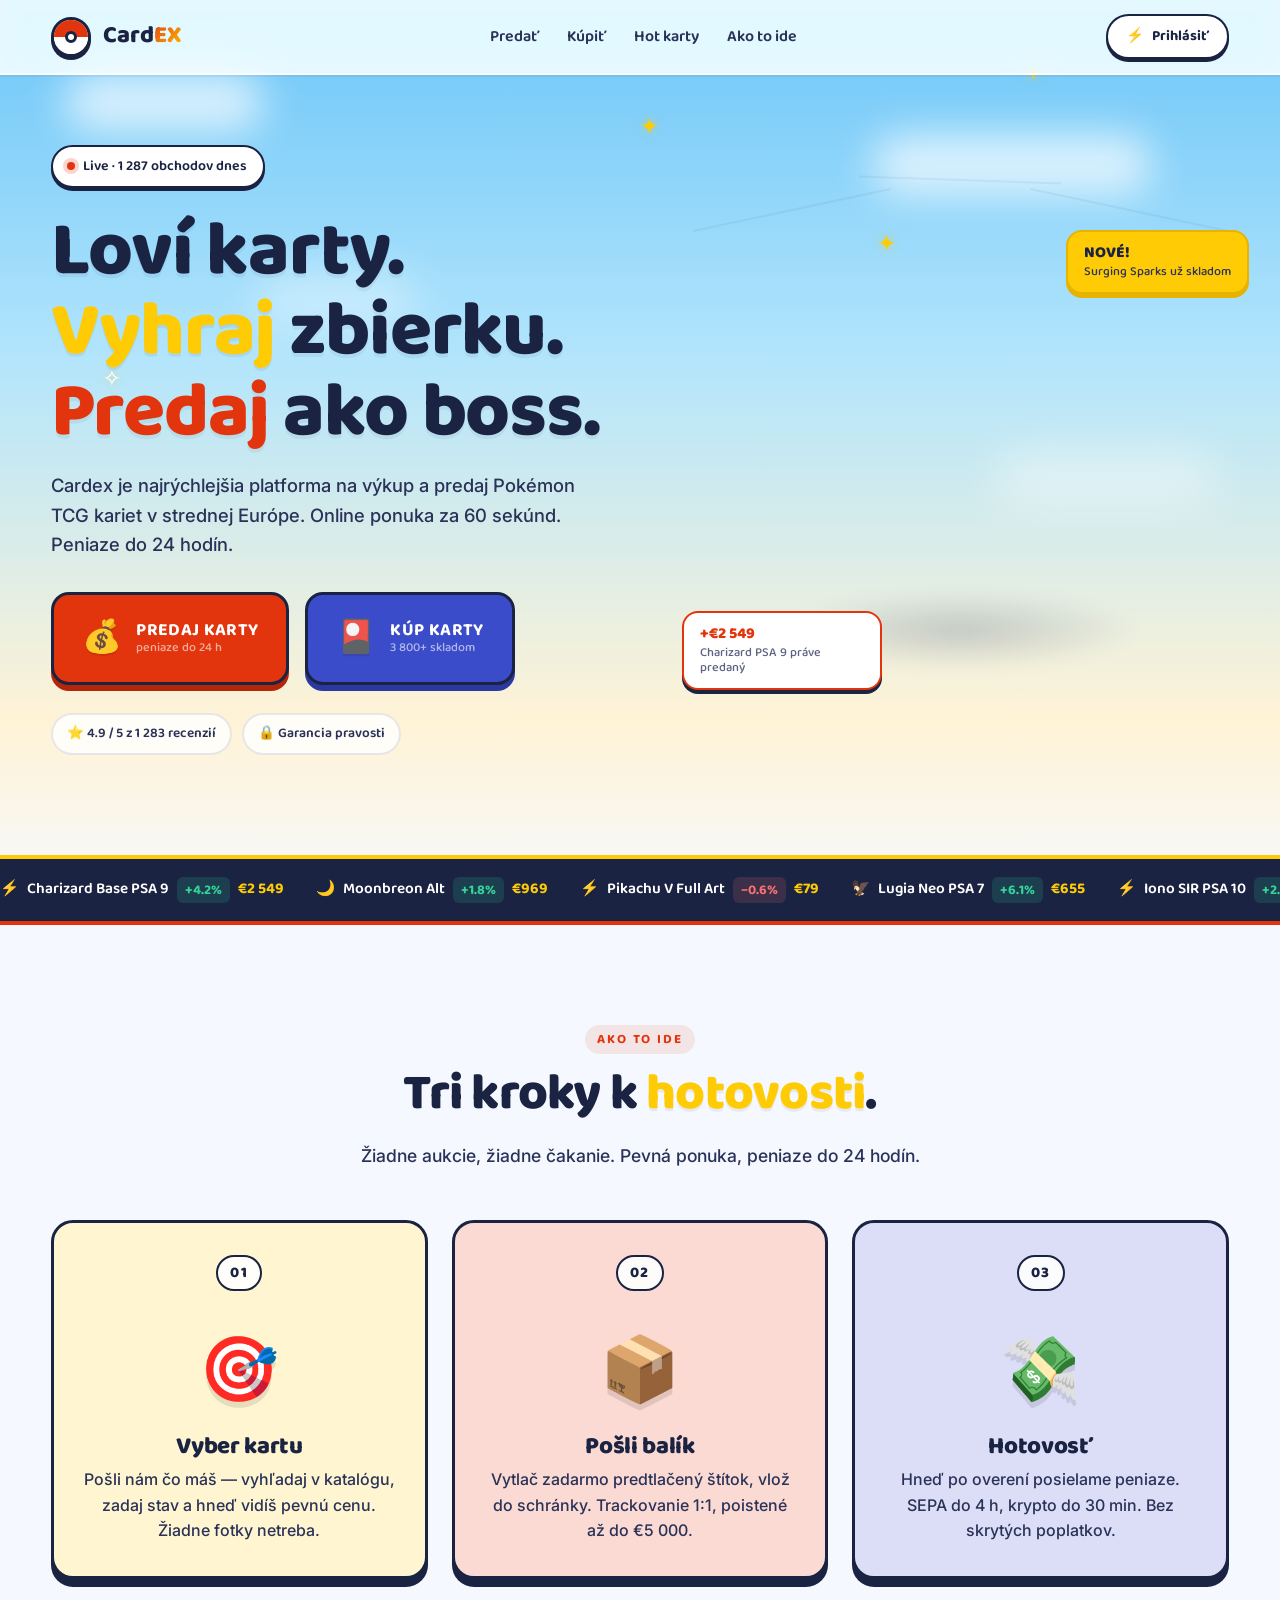
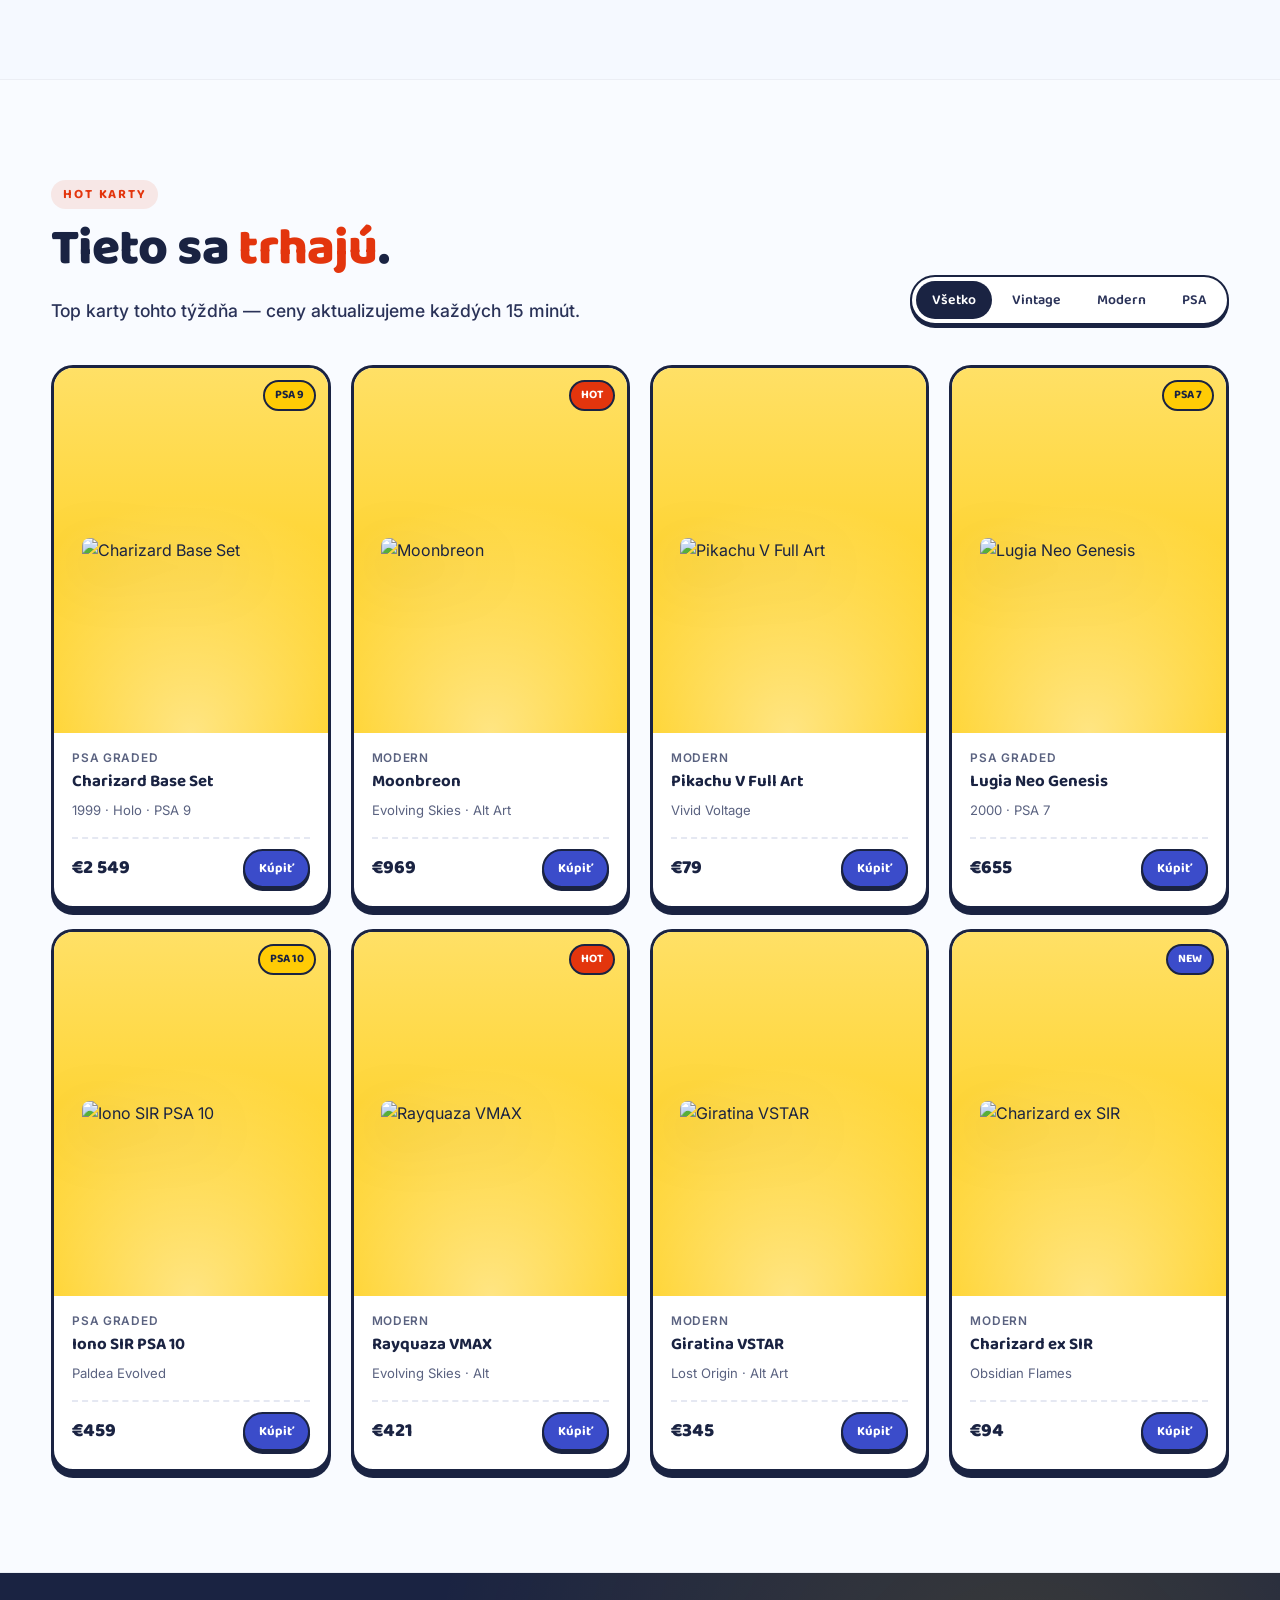
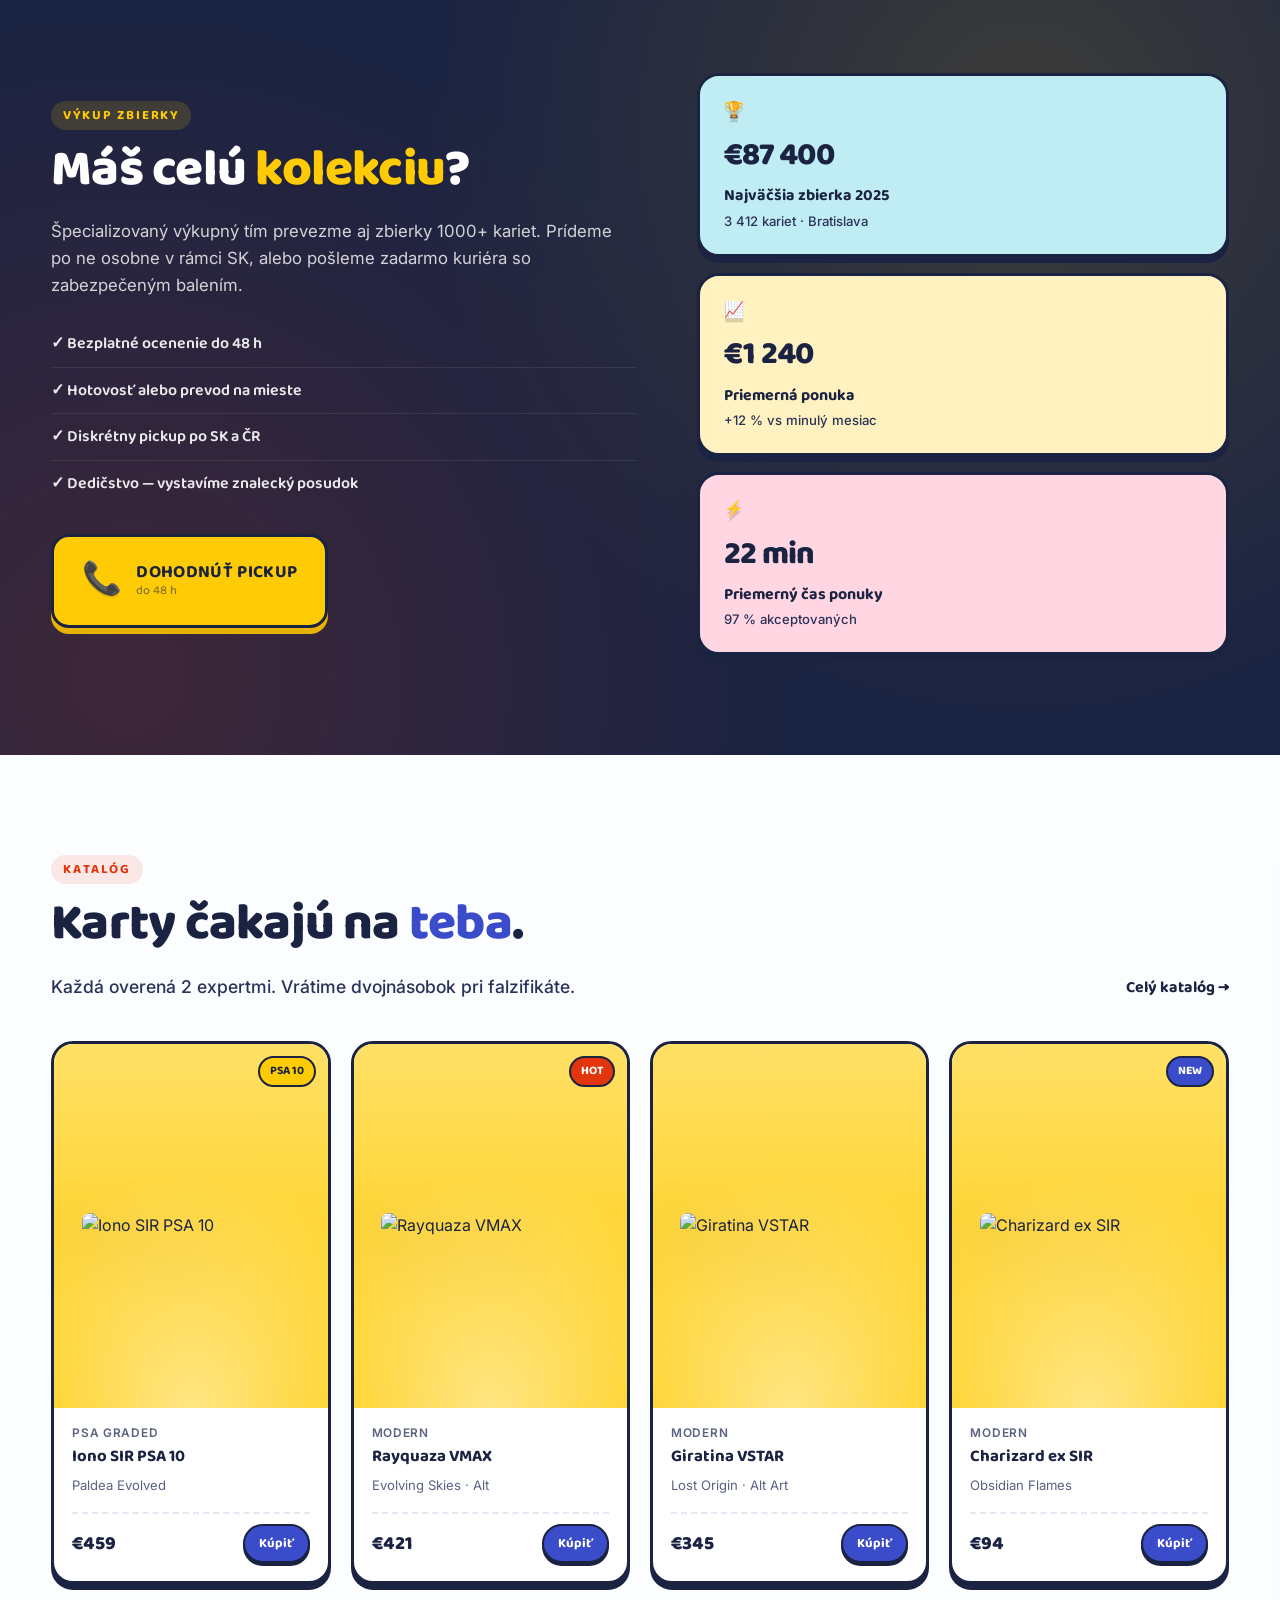
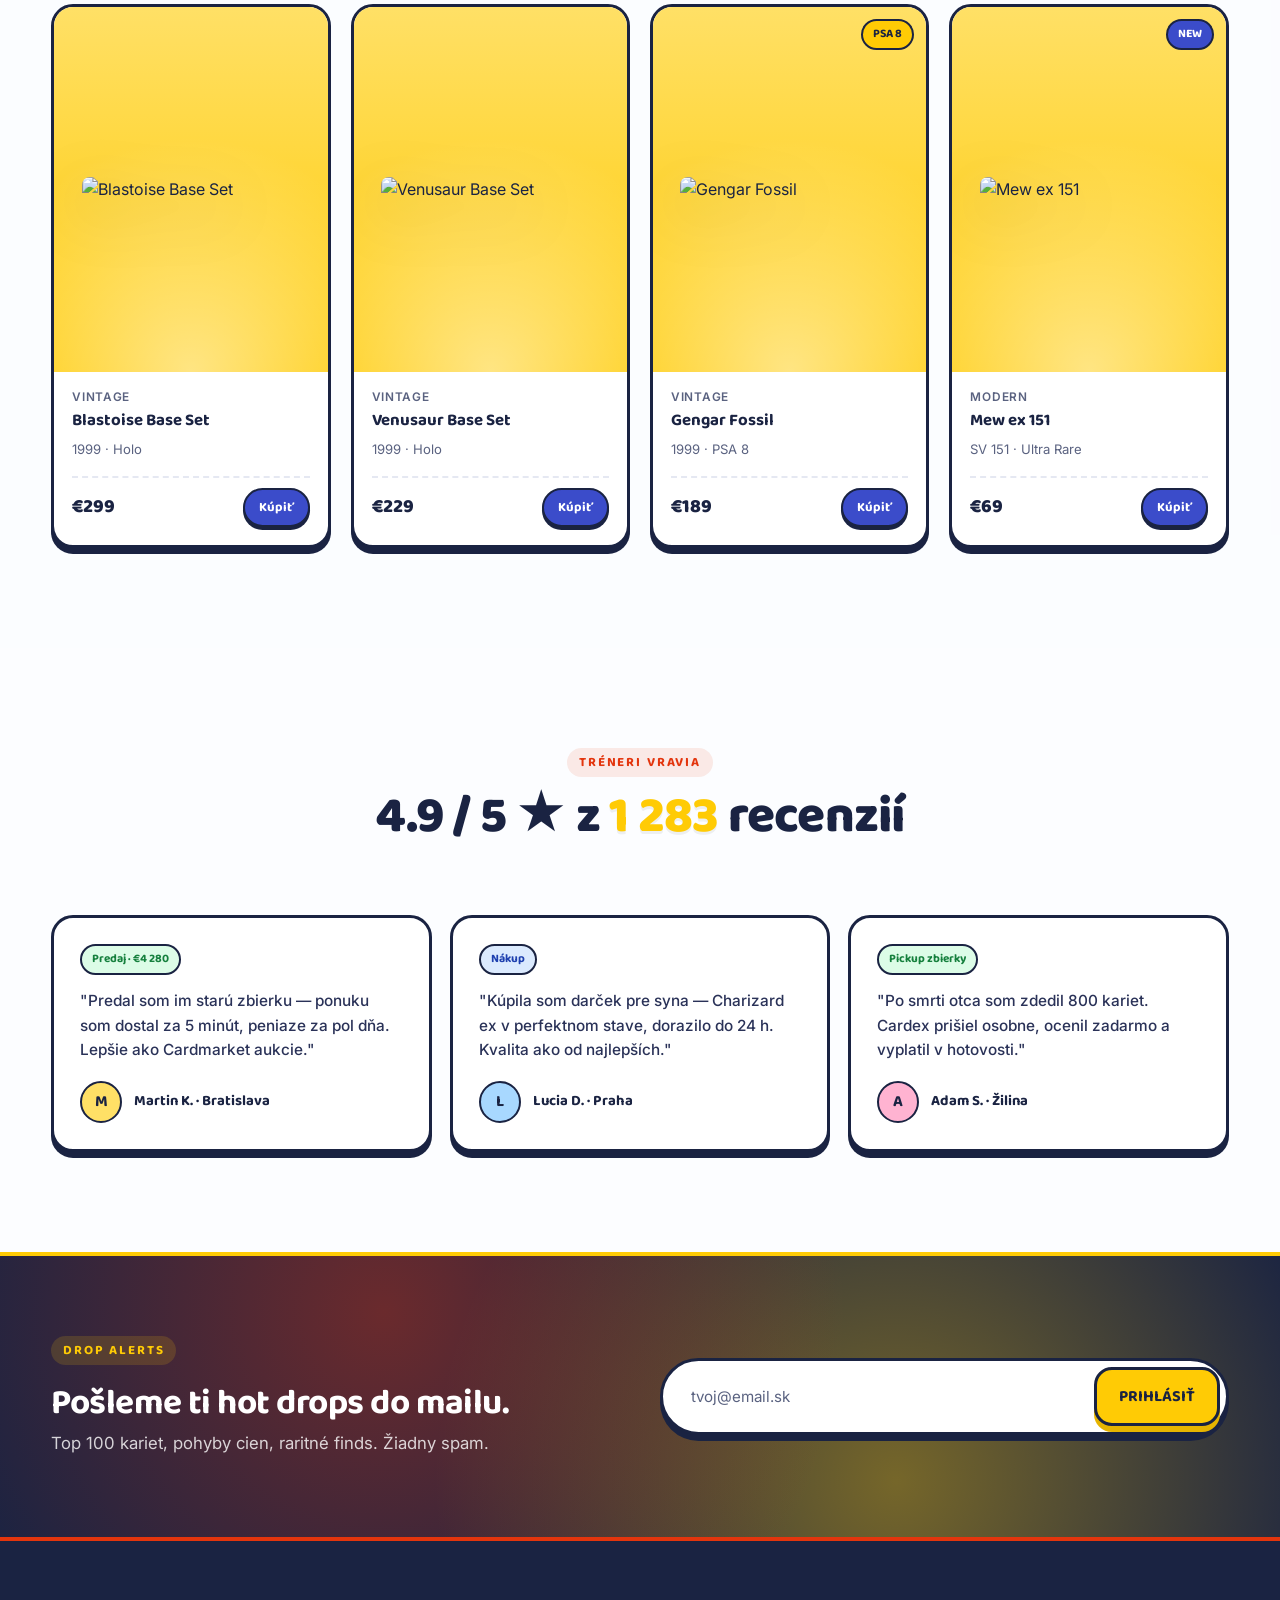
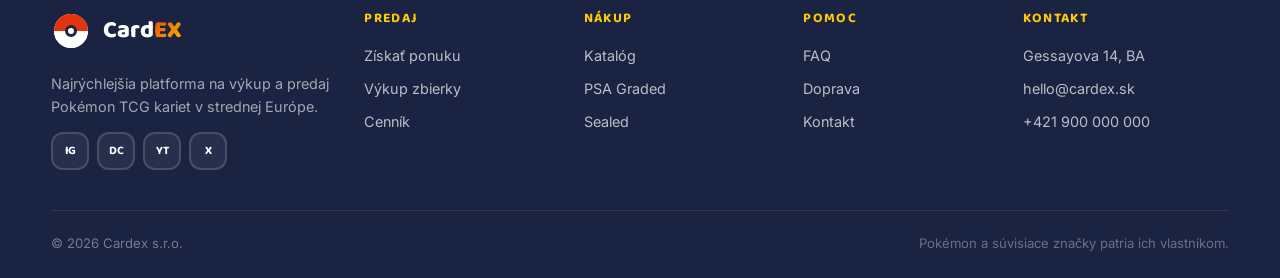
==== commit 50135f98: "Redesign in Pokemon GO style: vibrant sky, chunky 3D buttons, playful typography - Bright sky gradie" ====
--- a/cardex.html
+++ b/cardex.html
@@ -3,42 +3,38 @@
 <head>
 <meta charset="UTF-8" />
 <meta name="viewport" content="width=device-width, initial-scale=1.0" />
-<title>Cardex — Výkup a predaj zberateľských kariet</title>
-<meta name="description" content="Cardex je najrýchlejšia platforma na výkup a predaj Pokémon, Lorcana, MTG a One Piece kariet. Online ponuka za 60 sekúnd, výplata do 24 h." />
+<title>Cardex — Loví karty, vyhraj zbierku</title>
+<meta name="description" content="Najjasnejšia platforma na výkup a predaj Pokémon TCG kariet. Lov karty, predaj zbierku, žij ako tréner." />
 <style>
 :root {
-  --bg: #f7f8fa;
+  --sky-1: #4FC3F7;
+  --sky-2: #81D4FA;
+  --sky-3: #B3E5FC;
+  --sky-4: #E1F5FE;
+  --sun: #FFCB05;
+  --sun-dark: #E6B400;
+  --red: #E3350D;
+  --red-dark: #B42509;
+  --blue: #3B4CCA;
+  --blue-dark: #2A38A0;
+  --pink: #FF5C8A;
+  --cyan: #06B6D4;
+  --cream: #FFF8E1;
+  --ink: #1a2342;
+  --ink-2: #2a3258;
+  --muted: #5a6280;
+  --muted-2: #9098b0;
+  --line: #e5e8f2;
+  --bg: #F5F9FF;
   --surface: #ffffff;
-  --surface-2: #f0f2f7;
-  --ink: #0a1322;
-  --ink-2: #1a2440;
-  --muted: #5a6478;
-  --muted-2: #9098ad;
-  --line: #e4e7ee;
-  --line-2: #d2d7e1;
-
-  --sell: #059669;
-  --sell-hover: #047857;
-  --sell-soft: #ecfdf5;
-  --sell-ink: #064e3b;
-
-  --buy: #2563eb;
-  --buy-hover: #1d4ed8;
-  --buy-soft: #eff6ff;
-  --buy-ink: #1e3a8a;
-
-  --warn: #f59e0b;
-  --danger: #dc2626;
-
-  --radius: 14px;
-  --radius-sm: 10px;
-  --radius-lg: 22px;
-
-  --mono: 'JetBrains Mono', ui-monospace, SFMono-Regular, Menlo, monospace;
-
-  --shadow-sm: 0 1px 2px rgba(10, 19, 34, 0.04), 0 2px 6px rgba(10, 19, 34, 0.04);
-  --shadow: 0 6px 16px rgba(10, 19, 34, 0.06), 0 16px 40px -10px rgba(10, 19, 34, 0.1);
-  --shadow-lg: 0 24px 60px -20px rgba(10, 19, 34, 0.25);
+
+  --radius: 22px;
+  --radius-sm: 14px;
+  --radius-lg: 32px;
+
+  --shadow-flat: 0 4px 0;
+  --shadow-soft: 0 10px 30px -8px rgba(20, 30, 70, 0.18);
+  --shadow-pop: 0 20px 50px -10px rgba(20, 30, 70, 0.28);
 }
 
 * { box-sizing: border-box; }
@@ -46,12 +42,12 @@
 html { scroll-behavior: smooth; }
 
 body {
-  font-family: 'Inter', system-ui, -apple-system, Segoe UI, Roboto, Helvetica, Arial, sans-serif;
+  font-family: 'Inter', system-ui, -apple-system, sans-serif;
   color: var(--ink);
   background: var(--bg);
   line-height: 1.6;
   -webkit-font-smoothing: antialiased;
-  -moz-osx-font-smoothing: grayscale;
+  overflow-x: hidden;
 }
 
 a { color: inherit; text-decoration: none; }
@@ -61,913 +57,799 @@
 .container { width: min(1240px, 92%); margin: 0 auto; }
 
 h1, h2, h3, h4 {
-  font-family: 'Space Grotesk', 'Inter', sans-serif;
-  line-height: 1.1;
+  font-family: 'Baloo 2', 'Inter', sans-serif;
   margin: 0 0 0.4em;
-  letter-spacing: -0.025em;
-  font-weight: 600;
+  line-height: 1.05;
+  letter-spacing: -0.015em;
+  font-weight: 800;
   color: var(--ink);
 }
-h1 { font-size: clamp(2.2rem, 4.4vw, 3.6rem); line-height: 1.05; }
-h2 { font-size: clamp(1.7rem, 3vw, 2.4rem); }
-h3 { font-size: 1.15rem; }
-h4 { font-size: 0.78rem; text-transform: uppercase; letter-spacing: 0.12em; color: var(--ink); margin-bottom: 16px; }
+h1 { font-size: clamp(2.6rem, 6vw, 5rem); }
+h2 { font-size: clamp(2rem, 4vw, 3.2rem); font-weight: 800; }
+h3 { font-size: 1.4rem; font-weight: 700; }
+h4 { font-size: 0.85rem; text-transform: uppercase; letter-spacing: 0.1em; color: var(--ink); margin-bottom: 14px; font-family: 'Baloo 2', sans-serif; font-weight: 700; }
 
 p { margin: 0 0 0.8em; color: var(--muted); }
 
 .kicker {
   display: inline-block;
-  font-size: 0.78rem;
-  font-weight: 600;
+  font-family: 'Baloo 2', sans-serif;
+  font-size: 0.82rem;
+  font-weight: 700;
   letter-spacing: 0.14em;
   text-transform: uppercase;
-  color: var(--sell);
+  color: var(--red);
   margin-bottom: 14px;
-}
-.kicker.on-dark { color: rgba(255, 255, 255, 0.7); }
+  padding: 4px 12px;
+  background: rgba(227, 53, 13, 0.1);
+  border-radius: 999px;
+}
+.kicker.on-dark { color: var(--sun); background: rgba(255, 203, 5, 0.15); }
 
 .muted { color: var(--muted); }
-
-/* Live ticker bar */
-.ticker-bar {
-  background: var(--ink);
-  color: rgba(255, 255, 255, 0.85);
-  font-family: var(--mono);
-  font-size: 0.78rem;
-  overflow: hidden;
-  border-bottom: 1px solid #1a2440;
-}
-.ticker-track {
-  display: flex;
-  gap: 36px;
-  padding: 9px 0;
-  white-space: nowrap;
-  width: max-content;
-  animation: ticker 60s linear infinite;
-}
-.ticker-item { display: inline-flex; gap: 10px; align-items: center; }
-.ticker-item b { color: #fff; font-weight: 500; }
-.ticker-item em {
-  font-style: normal;
-  font-weight: 600;
-  font-size: 0.74rem;
-  padding: 1px 6px;
-  border-radius: 4px;
-}
-.ticker-item em.up { color: #34d399; background: rgba(52, 211, 153, 0.12); }
-.ticker-item em.down { color: #f87171; background: rgba(248, 113, 113, 0.12); }
-.ticker-item .px { color: #fff; }
-@keyframes ticker { to { transform: translateX(-50%); } }
+.hl-yellow { color: var(--sun); text-shadow: 0 3px 0 rgba(0,0,0,0.06); }
+.hl-red { color: var(--red); }
+.hl-blue { color: var(--blue); }
+
+/* Sky background */
+.sky-bg {
+  position: fixed;
+  inset: 0;
+  z-index: -1;
+  background:
+    linear-gradient(180deg, #6BC5F8 0%, #B3E5FC 40%, #FFF3D6 80%, #F5F9FF 100%);
+  pointer-events: none;
+}
+.cloud {
+  position: absolute;
+  width: 200px;
+  height: 60px;
+  background: rgba(255, 255, 255, 0.7);
+  border-radius: 100px;
+  filter: blur(20px);
+  animation: cloudDrift 60s linear infinite;
+}
+.cl1 { top: 8%; left: 5%; }
+.cl2 { top: 15%; right: 10%; width: 280px; animation-duration: 80s; }
+.cl3 { top: 30%; left: 20%; width: 160px; animation-duration: 70s; opacity: 0.5; }
+.cl4 { top: 50%; right: 5%; width: 220px; animation-duration: 90s; opacity: 0.5; }
+@keyframes cloudDrift {
+  from { transform: translateX(0); }
+  to { transform: translateX(50px); }
+}
+.sparkle {
+  position: absolute;
+  color: var(--sun);
+  font-size: 1.4rem;
+  animation: twinkle 3s infinite;
+  text-shadow: 0 0 10px rgba(255, 203, 5, 0.6);
+}
+.sp1 { top: 12%; left: 50%; }
+.sp2 { top: 25%; right: 30%; animation-delay: 0.5s; }
+.sp3 { top: 40%; left: 8%; animation-delay: 1s; color: #fff; }
+.sp4 { top: 6%; left: 80%; animation-delay: 1.5s; }
+@keyframes twinkle {
+  0%, 100% { opacity: 1; transform: scale(1); }
+  50% { opacity: 0.3; transform: scale(0.7); }
+}
 
 /* Nav */
 .nav {
-  background: rgba(255, 255, 255, 0.92);
-  backdrop-filter: saturate(180%) blur(16px);
-  -webkit-backdrop-filter: saturate(180%) blur(16px);
-  border-bottom: 1px solid var(--line);
   position: sticky;
   top: 0;
   z-index: 50;
+  background: rgba(255, 255, 255, 0.85);
+  backdrop-filter: saturate(180%) blur(16px);
+  -webkit-backdrop-filter: saturate(180%) blur(16px);
+  border-bottom: 2px solid rgba(255, 255, 255, 0.9);
+  box-shadow: 0 2px 0 rgba(20, 30, 70, 0.05);
 }
 .nav-inner {
-  display: grid;
-  grid-template-columns: auto 1fr auto;
+  display: flex;
   align-items: center;
-  gap: 28px;
+  justify-content: space-between;
+  gap: 20px;
   padding: 14px 0;
 }
 .logo {
   display: inline-flex;
   align-items: center;
-  gap: 10px;
-  font-family: 'Space Grotesk', sans-serif;
-  font-weight: 700;
-  font-size: 1.3rem;
-  letter-spacing: -0.02em;
+  gap: 12px;
+  font-family: 'Baloo 2', sans-serif;
+  font-weight: 800;
+  font-size: 1.5rem;
   color: var(--ink);
 }
-.logo-mark {
-  width: 36px;
-  height: 36px;
-  border-radius: 10px;
-  background: linear-gradient(135deg, var(--sell) 0%, var(--buy) 100%);
-  display: grid;
-  place-items: center;
-  color: #fff;
-  box-shadow: 0 6px 14px -3px rgba(37, 99, 235, 0.4);
-}
-.logo-x {
-  background: linear-gradient(135deg, var(--sell), var(--buy));
+.logo-text em {
+  font-style: normal;
+  background: linear-gradient(135deg, var(--red), var(--sun));
   -webkit-background-clip: text;
   background-clip: text;
   color: transparent;
-  font-weight: 800;
+}
+.logo-ball {
+  position: relative;
+  width: 40px;
+  height: 40px;
+  border-radius: 50%;
+  border: 3px solid var(--ink);
+  background: #fff;
+  overflow: hidden;
+  box-shadow: 0 3px 0 var(--ink);
+}
+.logo-ball-top { position: absolute; top: 0; left: 0; right: 0; height: 50%; background: var(--red); }
+.logo-ball-bottom { position: absolute; bottom: 0; left: 0; right: 0; height: 50%; background: #fff; }
+.logo-ball-center {
+  position: absolute;
+  top: 50%; left: 50%;
+  transform: translate(-50%, -50%);
+  width: 12px; height: 12px;
+  background: #fff;
+  border: 3px solid var(--ink);
+  border-radius: 50%;
 }
 
 .nav-links {
   display: flex;
-  gap: 24px;
+  gap: 28px;
   list-style: none;
   margin: 0;
   padding: 0;
-  font-size: 0.92rem;
-  font-weight: 500;
-  justify-self: center;
+  font-family: 'Baloo 2', sans-serif;
+  font-weight: 600;
+  font-size: 1rem;
 }
 .nav-links a {
-  color: var(--muted);
+  color: var(--ink-2);
   padding: 6px 0;
   position: relative;
   transition: color 0.15s;
 }
-.nav-links a:hover { color: var(--ink); }
-
-.nav-actions { display: flex; gap: 10px; align-items: center; }
-
-@media (max-width: 1100px) {
-  .nav-inner { grid-template-columns: auto auto; }
-  .nav-links { display: none; }
-}
-
-/* Buttons */
-.btn {
+.nav-links a:hover { color: var(--red); }
+
+.chip-btn {
   display: inline-flex;
   align-items: center;
   gap: 8px;
-  padding: 12px 20px;
-  border-radius: 10px;
-  font-weight: 600;
-  font-size: 0.92rem;
-  font-family: 'Inter', sans-serif;
-  letter-spacing: -0.005em;
-  transition: transform 0.15s ease, box-shadow 0.15s ease, background 0.15s, color 0.15s, border-color 0.15s;
-  cursor: pointer;
+  padding: 9px 18px;
+  background: #fff;
+  border: 2px solid var(--ink);
+  border-radius: 999px;
+  font-family: 'Baloo 2', sans-serif;
+  font-weight: 700;
+  font-size: 0.9rem;
+  color: var(--ink);
+  box-shadow: 0 3px 0 var(--ink);
+  transition: transform 0.1s, box-shadow 0.1s;
+}
+.chip-btn:hover { transform: translateY(-1px); box-shadow: 0 4px 0 var(--ink); }
+.chip-btn:active { transform: translateY(2px); box-shadow: 0 1px 0 var(--ink); }
+
+@media (max-width: 900px) { .nav-links { display: none; } }
+
+/* CHUNKY BUTTONS - Pokemon GO style */
+.big-btn {
+  display: inline-flex;
+  align-items: center;
+  gap: 14px;
+  padding: 18px 28px;
+  border: 3px solid var(--ink);
+  border-radius: 18px;
+  font-family: 'Baloo 2', sans-serif;
+  font-weight: 700;
+  color: var(--ink);
+  text-decoration: none;
+  position: relative;
+  transition: transform 0.1s ease, box-shadow 0.1s ease;
+  user-select: none;
   white-space: nowrap;
-  line-height: 1.2;
-  position: relative;
-}
-.btn-sm { padding: 9px 14px; font-size: 0.85rem; }
-.btn-lg { padding: 14px 22px; font-size: 0.98rem; }
-.btn-block { width: 100%; justify-content: center; }
-
-.btn-sell {
-  background: var(--sell);
-  color: #fff;
-  box-shadow: 0 4px 14px -4px rgba(5, 150, 105, 0.5);
-}
-.btn-sell:hover { background: var(--sell-hover); transform: translateY(-1px); box-shadow: 0 10px 22px -6px rgba(5, 150, 105, 0.5); }
-.btn-buy {
-  background: var(--buy);
-  color: #fff;
-  box-shadow: 0 4px 14px -4px rgba(37, 99, 235, 0.5);
-}
-.btn-buy:hover { background: var(--buy-hover); transform: translateY(-1px); box-shadow: 0 10px 22px -6px rgba(37, 99, 235, 0.5); }
-.btn-ghost {
-  background: transparent;
-  color: var(--ink);
-  border: 1px solid var(--line-2);
-}
-.btn-ghost:hover { background: var(--surface); border-color: var(--ink); }
-.btn-ghost-light {
-  background: rgba(255, 255, 255, 0.1);
-  color: #fff;
-  border: 1px solid rgba(255, 255, 255, 0.25);
-}
-.btn-ghost-light:hover { background: rgba(255, 255, 255, 0.18); }
-
-.cta-sub {
-  display: block;
-  font-size: 0.75rem;
-  font-weight: 500;
-  opacity: 0.85;
-  margin-top: 1px;
-  letter-spacing: 0;
-}
-.btn-lg { flex-direction: row; }
-.btn-lg svg { flex-shrink: 0; }
+}
+.big-btn-content {
+  display: flex;
+  flex-direction: column;
+  text-align: left;
+  line-height: 1.1;
+}
+.big-btn-content strong { font-size: 1.1rem; letter-spacing: 0.02em; }
+.big-btn-content small { font-size: 0.78rem; font-weight: 500; opacity: 0.7; margin-top: 2px; }
+.big-btn-icon {
+  font-size: 2rem;
+  filter: drop-shadow(0 2px 0 rgba(0,0,0,0.1));
+}
+.big-btn-red { background: var(--red); color: #fff; box-shadow: 0 6px 0 var(--red-dark); }
+.big-btn-red .big-btn-content small { color: rgba(255, 255, 255, 0.85); }
+.big-btn-blue { background: var(--blue); color: #fff; box-shadow: 0 6px 0 var(--blue-dark); }
+.big-btn-blue .big-btn-content small { color: rgba(255, 255, 255, 0.85); }
+.big-btn-yellow { background: var(--sun); color: var(--ink); box-shadow: 0 6px 0 var(--sun-dark); }
+.big-btn-yellow .big-btn-content small { color: rgba(26, 35, 66, 0.7); }
+.big-btn:hover { transform: translateY(-2px); }
+.big-btn-red:hover { box-shadow: 0 8px 0 var(--red-dark); }
+.big-btn-blue:hover { box-shadow: 0 8px 0 var(--blue-dark); }
+.big-btn-yellow:hover { box-shadow: 0 8px 0 var(--sun-dark); }
+.big-btn:active { transform: translateY(4px); }
+.big-btn-red:active { box-shadow: 0 2px 0 var(--red-dark); }
+.big-btn-blue:active { box-shadow: 0 2px 0 var(--blue-dark); }
+.big-btn-yellow:active { box-shadow: 0 2px 0 var(--sun-dark); }
+.big-btn-sm { padding: 14px 22px; }
 
 /* Hero */
 .hero {
-  padding: 60px 0 80px;
-  background: linear-gradient(180deg, #fff 0%, var(--bg) 100%);
+  padding: 70px 0 100px;
   position: relative;
   overflow: hidden;
-}
-.hero::before {
-  content: '';
-  position: absolute;
-  top: -200px;
-  right: -100px;
-  width: 600px;
-  height: 600px;
-  background: radial-gradient(circle, rgba(37, 99, 235, 0.06), transparent 70%);
-  z-index: 0;
-}
-.hero::after {
-  content: '';
-  position: absolute;
-  bottom: -200px;
-  left: -100px;
-  width: 500px;
-  height: 500px;
-  background: radial-gradient(circle, rgba(5, 150, 105, 0.06), transparent 70%);
-  z-index: 0;
 }
 .hero-inner {
   display: grid;
-  grid-template-columns: 1.15fr 1fr;
-  gap: 60px;
+  grid-template-columns: 1.1fr 1fr;
+  gap: 50px;
   align-items: center;
   position: relative;
-  z-index: 1;
-}
-.eyebrow {
+  z-index: 2;
+}
+.hero-text { position: relative; z-index: 3; }
+
+.badge-bubble {
   display: inline-flex;
   align-items: center;
   gap: 8px;
-  padding: 6px 14px 6px 12px;
-  background: var(--surface);
-  border: 1px solid var(--line);
+  padding: 8px 16px 8px 14px;
+  background: #fff;
+  border: 2px solid var(--ink);
+  border-radius: 999px;
+  font-family: 'Baloo 2', sans-serif;
+  font-weight: 600;
+  font-size: 0.88rem;
   color: var(--ink);
-  border-radius: 999px;
-  font-size: 0.82rem;
+  margin-bottom: 24px;
+  box-shadow: 0 3px 0 var(--ink);
+}
+.dot {
+  width: 8px;
+  height: 8px;
+  border-radius: 50%;
+  background: var(--red);
+  box-shadow: 0 0 0 4px rgba(227, 53, 13, 0.2);
+  animation: pulseLive 1.6s infinite;
+}
+@keyframes pulseLive {
+  0%, 100% { transform: scale(1); }
+  50% { transform: scale(1.3); }
+}
+
+.hero h1 {
+  margin: 0 0 18px;
+  text-shadow: 0 4px 0 rgba(20, 30, 70, 0.06);
+}
+.lead {
+  font-size: 1.15rem;
+  color: var(--ink-2);
+  max-width: 540px;
+  margin: 0 0 32px;
   font-weight: 500;
-  margin-bottom: 22px;
-  box-shadow: var(--shadow-sm);
-}
-.dot {
-  width: 7px;
-  height: 7px;
-  border-radius: 50%;
-  background: var(--sell);
-  box-shadow: 0 0 0 3px var(--sell-soft);
-  animation: pulse 2s infinite;
-}
-@keyframes pulse {
-  0%, 100% { opacity: 1; }
-  50% { opacity: 0.5; }
-}
-.hl-sell { color: var(--sell); }
-.hl-buy { color: var(--buy); }
-.lead {
-  font-size: 1.08rem;
-  color: var(--muted);
-  max-width: 540px;
-  margin-top: 10px;
 }
 .hero-cta {
   display: flex;
-  gap: 12px;
-  margin: 30px 0 24px;
+  gap: 16px;
+  margin-bottom: 28px;
   flex-wrap: wrap;
 }
-.hero-cta .btn-lg {
-  flex-direction: row;
-  align-items: center;
-}
-.hero-cta .btn-lg > svg { margin-right: 4px; }
-
-.hero-meta {
-  display: flex;
-  gap: 16px;
-  align-items: center;
-  font-size: 0.9rem;
-  color: var(--muted);
+.hero-trust {
+  display: flex;
+  gap: 10px;
   flex-wrap: wrap;
 }
-.hero-meta strong { color: var(--ink); font-weight: 600; }
-.hero-meta .sep {
-  width: 4px;
-  height: 4px;
-  border-radius: 50%;
-  background: var(--muted-2);
-}
-
-/* Quote widget */
-.quote-widget {
-  background: #fff;
-  border: 1px solid var(--line);
-  border-radius: var(--radius-lg);
-  box-shadow: var(--shadow);
-  overflow: hidden;
-  position: relative;
-}
-.qw-head {
-  padding: 22px 24px 18px;
-  display: flex;
-  justify-content: space-between;
-  align-items: flex-start;
-  border-bottom: 1px solid var(--line);
-  background: linear-gradient(180deg, var(--sell-soft), #fff);
-}
-.qw-tag {
-  display: inline-block;
-  font-size: 0.7rem;
-  font-weight: 600;
-  letter-spacing: 0.14em;
-  text-transform: uppercase;
-  color: var(--sell);
-  margin-bottom: 4px;
-}
-.qw-head h3 { margin: 0; font-size: 1.25rem; }
-
-.live-pill {
+.trust-pill {
   display: inline-flex;
   align-items: center;
   gap: 6px;
-  padding: 4px 10px 4px 8px;
-  background: var(--sell-soft);
-  color: var(--sell);
+  padding: 8px 14px;
+  background: rgba(255, 255, 255, 0.8);
+  border: 2px solid rgba(20, 30, 70, 0.1);
   border-radius: 999px;
-  font-size: 0.72rem;
+  font-family: 'Baloo 2', sans-serif;
   font-weight: 600;
-}
-.live-dot {
-  width: 6px;
-  height: 6px;
+  font-size: 0.85rem;
+  color: var(--ink-2);
+}
+
+/* Hero visual */
+.hero-visual {
+  position: relative;
+  height: 540px;
+  display: grid;
+  place-items: center;
+}
+.poke-floor {
+  position: absolute;
+  bottom: 50px;
+  left: 50%;
+  transform: translateX(-50%);
+  width: 360px;
+  height: 80px;
+  background: radial-gradient(ellipse, rgba(20, 30, 70, 0.18), transparent 70%);
+  filter: blur(8px);
   border-radius: 50%;
-  background: var(--sell);
-  animation: pulse 1.4s infinite;
-}
-
-.qw-body { padding: 20px 24px 24px; }
-.qw-field {
-  display: block;
-  margin-bottom: 14px;
-}
-.qw-field span {
-  display: block;
-  font-size: 0.78rem;
-  font-weight: 500;
-  color: var(--muted);
-  margin-bottom: 6px;
-}
-.qw-field select,
-.qw-field input {
-  width: 100%;
-  padding: 11px 14px;
-  border: 1px solid var(--line);
-  border-radius: 10px;
-  background: var(--surface-2);
-  font: inherit;
-  font-size: 0.92rem;
-  color: var(--ink);
-  outline: none;
-  transition: border-color 0.15s, background 0.15s, box-shadow 0.15s;
-  appearance: none;
-  -webkit-appearance: none;
-}
-.qw-field select {
-  background-image: url("data:image/svg+xml;utf8,<svg xmlns='http://www.w3.org/2000/svg' viewBox='0 0 12 12'><path d='M2 4l4 4 4-4' stroke='%235a6478' stroke-width='1.6' fill='none' stroke-linecap='round' stroke-linejoin='round'/></svg>");
-  background-repeat: no-repeat;
-  background-position: right 14px center;
-  padding-right: 38px;
-}
-.qw-field select:focus,
-.qw-field input:focus {
+}
+.float-card {
+  position: absolute;
+  width: 200px;
+  border-radius: 12px;
+  box-shadow: 0 20px 50px -10px rgba(20, 30, 70, 0.4), 0 0 0 1px rgba(20,30,70,0.05);
+  transition: transform 0.4s cubic-bezier(0.2, 0.8, 0.2, 1);
+  animation: bobFloat 5s ease-in-out infinite;
+}
+.fc1 { top: 30px; left: 0; transform: rotate(-12deg); animation-delay: 0s; z-index: 1; }
+.fc2 { top: 0; left: 50%; transform: translateX(-50%) rotate(2deg); animation-delay: 0.3s; z-index: 3; }
+.fc3 { top: 30px; right: 0; transform: rotate(12deg); animation-delay: 0.6s; z-index: 2; }
+@keyframes bobFloat {
+  0%, 100% { translate: 0 0; }
+  50% { translate: 0 -12px; }
+}
+
+.speech-bubble {
+  position: absolute;
   background: #fff;
-  border-color: var(--sell);
-  box-shadow: 0 0 0 3px var(--sell-soft);
-}
-
-.qw-result {
-  margin-top: 18px;
-  padding: 18px;
+  border: 2px solid var(--ink);
+  border-radius: 16px;
+  padding: 12px 16px;
+  font-family: 'Baloo 2', sans-serif;
+  box-shadow: 0 4px 0 var(--ink);
+  z-index: 5;
+  animation: bobFloat 4s ease-in-out infinite;
+  display: flex;
+  flex-direction: column;
+  line-height: 1.2;
+  max-width: 200px;
+}
+.speech-bubble strong { color: var(--ink); font-size: 0.98rem; font-weight: 800; }
+.speech-bubble span { color: var(--muted); font-size: 0.78rem; font-weight: 500; margin-top: 2px; }
+.sb1 {
+  bottom: 30px;
+  left: -10px;
+  border-color: var(--red);
+  animation-delay: 0.5s;
+}
+.sb1 strong { color: var(--red); }
+.sb2 {
+  top: 50px;
+  right: -20px;
+  border-color: var(--sun-dark);
+  background: var(--sun);
+  animation-delay: 1s;
+  box-shadow: 0 4px 0 var(--sun-dark);
+}
+.sb2 span { color: var(--ink-2); }
+
+@media (max-width: 1100px) {
+  .hero-inner { grid-template-columns: 1fr; gap: 40px; }
+  .hero-visual { order: 2; height: 480px; }
+}
+
+/* Ticker */
+.ticker-section {
   background: var(--ink);
-  border-radius: var(--radius);
   color: #fff;
-}
-.qw-label {
-  display: block;
-  font-size: 0.74rem;
-  letter-spacing: 0.1em;
-  text-transform: uppercase;
-  color: rgba(255, 255, 255, 0.6);
-  margin-bottom: 4px;
-}
-.qw-amount {
-  display: block;
-  font-family: var(--mono);
-  font-size: 2.2rem;
+  padding: 18px 0;
+  overflow: hidden;
+  border-top: 4px solid var(--sun);
+  border-bottom: 4px solid var(--red);
+  position: relative;
+  z-index: 2;
+}
+.ticker-track {
+  display: flex;
+  gap: 32px;
+  white-space: nowrap;
+  width: max-content;
+  animation: ticker 50s linear infinite;
+  font-family: 'Baloo 2', sans-serif;
   font-weight: 600;
-  color: #fff;
-  line-height: 1.1;
-}
-.qw-mkt {
-  display: block;
-  font-size: 0.8rem;
-  color: rgba(255, 255, 255, 0.6);
-  margin-top: 4px;
-}
-.qw-mkt em {
+}
+.t-item { display: inline-flex; gap: 8px; align-items: center; font-size: 0.96rem; }
+.t-item b { color: #fff; font-weight: 600; }
+.t-item em {
   font-style: normal;
   color: #34d399;
-  font-family: var(--mono);
-}
-.qw-result .btn { margin-top: 14px; }
-
-.qw-foot {
-  border-top: 1px solid var(--line);
-  padding: 14px 24px;
-  display: flex;
-  gap: 18px;
-  font-size: 0.82rem;
-  color: var(--muted);
-  background: var(--surface-2);
-}
-
-@media (max-width: 980px) {
-  .hero-inner { grid-template-columns: 1fr; gap: 40px; }
-  .quote-widget { max-width: 460px; margin: 0 auto; width: 100%; }
-}
-
-/* Trust */
-.trust {
-  background: var(--ink);
-  color: #fff;
-  padding: 32px 0;
-}
-.trust-inner {
-  display: grid;
-  grid-template-columns: repeat(4, 1fr);
-  gap: 24px;
-}
-.trust-item { display: flex; flex-direction: column; gap: 4px; }
-.trust-item strong {
-  font-family: var(--mono);
-  font-size: 1.8rem;
-  font-weight: 600;
-  color: #fff;
-  letter-spacing: -0.02em;
-}
-.trust-item span { font-size: 0.85rem; color: rgba(255, 255, 255, 0.6); }
-@media (max-width: 800px) { .trust-inner { grid-template-columns: repeat(2, 1fr); } }
-
-/* Section */
-.section { padding: 100px 0; }
-.section-head {
-  max-width: 720px;
-  margin-bottom: 48px;
-}
+  font-weight: 700;
+  background: rgba(52, 211, 153, 0.15);
+  padding: 2px 8px;
+  border-radius: 6px;
+  font-size: 0.86rem;
+}
+.t-item em.d { color: #f87171; background: rgba(248, 113, 113, 0.15); }
+.t-item span { color: var(--sun); font-weight: 700; }
+@keyframes ticker { to { transform: translateX(-50%); } }
+
+/* Sections */
+.section { padding: 100px 0; position: relative; }
+.section-head { max-width: 720px; margin: 0 auto 50px; text-align: center; }
 .section-head.row {
   max-width: none;
-  display: flex;
+  margin: 0 0 40px;
+  text-align: left;
+  display: flex;
+  align-items: flex-end;
   justify-content: space-between;
-  align-items: flex-end;
-  gap: 24px;
+  gap: 30px;
   flex-wrap: wrap;
-  margin-bottom: 36px;
 }
 .section-head.centered {
-  max-width: none;
+  max-width: 800px;
   text-align: center;
   display: flex;
   flex-direction: column;
   align-items: center;
 }
-.section-head p { margin: 4px 0 0; }
-
-/* How */
+.section-head p {
+  font-size: 1.1rem;
+  color: var(--ink-2);
+  font-weight: 500;
+  margin: 6px 0 0;
+}
+
+/* HOW steps */
 .how-grid {
   display: grid;
   grid-template-columns: repeat(3, 1fr);
-  gap: 18px;
-  position: relative;
-}
-.step {
+  gap: 24px;
+}
+.step-card {
   background: #fff;
-  border: 1px solid var(--line);
-  border-radius: var(--radius-lg);
+  border: 3px solid var(--ink);
+  border-radius: var(--radius);
   padding: 32px 28px;
-  position: relative;
-  transition: transform 0.2s, box-shadow 0.2s, border-color 0.2s;
-}
-.step:hover { transform: translateY(-4px); box-shadow: var(--shadow); border-color: transparent; }
+  text-align: center;
+  box-shadow: 0 8px 0 var(--ink);
+  transition: transform 0.2s, box-shadow 0.2s;
+  position: relative;
+  overflow: hidden;
+}
+.step-card:hover { transform: translateY(-4px); box-shadow: 0 12px 0 var(--ink); }
+.step-card::before {
+  content: '';
+  position: absolute;
+  inset: 0;
+  background: var(--bgcolor);
+  opacity: 0.18;
+  z-index: 0;
+}
+.step-card.s-yellow { --bgcolor: var(--sun); }
+.step-card.s-red { --bgcolor: var(--red); }
+.step-card.s-blue { --bgcolor: var(--blue); }
+.step-card > * { position: relative; z-index: 1; }
 .step-num {
-  font-family: var(--mono);
-  font-size: 0.82rem;
-  font-weight: 600;
-  color: var(--sell);
-  background: var(--sell-soft);
   display: inline-block;
-  padding: 4px 10px;
-  border-radius: 6px;
+  font-family: 'Baloo 2', sans-serif;
+  font-weight: 800;
+  font-size: 0.95rem;
+  letter-spacing: 0.1em;
+  color: var(--ink);
+  background: rgba(255, 255, 255, 0.9);
+  border: 2px solid var(--ink);
+  padding: 4px 12px;
+  border-radius: 999px;
   margin-bottom: 18px;
-  letter-spacing: 0.04em;
-}
-.step h3 { margin: 0 0 10px; font-size: 1.25rem; }
-.step p { font-size: 0.94rem; margin-bottom: 12px; }
-.step ul {
-  list-style: none;
-  padding: 0;
-  margin: 12px 0 0;
-  border-top: 1px solid var(--line);
-  padding-top: 12px;
-}
-.step li {
-  font-size: 0.85rem;
-  color: var(--muted);
-  padding: 4px 0;
-  display: flex;
-  align-items: center;
-  gap: 8px;
-}
-.step li::before {
-  content: '✓';
-  color: var(--sell);
-  font-weight: 700;
+}
+.step-emoji {
+  display: block;
+  font-size: 4rem;
+  margin: 8px 0 14px;
+  filter: drop-shadow(0 6px 0 rgba(0,0,0,0.1));
+}
+.step-card h3 {
+  margin: 0 0 8px;
+  font-size: 1.5rem;
+  font-weight: 800;
+}
+.step-card p {
+  color: var(--ink-2);
+  font-weight: 500;
+  margin: 0;
 }
 @media (max-width: 900px) { .how-grid { grid-template-columns: 1fr; } }
 
-/* Segmented control */
+/* Hot cards */
+.hot { background: rgba(255,255,255,0.4); border-top: 1px solid rgba(20,30,70,0.06); border-bottom: 1px solid rgba(20,30,70,0.06); }
 .seg {
   display: flex;
   gap: 4px;
-  background: var(--surface-2);
+  background: #fff;
+  border: 2px solid var(--ink);
   padding: 4px;
   border-radius: 999px;
+  box-shadow: 0 3px 0 var(--ink);
 }
 .seg-btn {
   padding: 8px 16px;
   border-radius: 999px;
-  color: var(--muted);
-  font-weight: 500;
-  font-size: 0.86rem;
+  font-family: 'Baloo 2', sans-serif;
+  font-weight: 600;
+  font-size: 0.88rem;
+  color: var(--ink-2);
   transition: all 0.15s;
 }
 .seg-btn:hover { color: var(--ink); }
-.seg-btn.active {
+.seg-btn.active { background: var(--ink); color: #fff; }
+
+.cards-grid {
+  display: grid;
+  grid-template-columns: repeat(4, 1fr);
+  gap: 20px;
+}
+.card-tile {
   background: #fff;
-  color: var(--ink);
-  box-shadow: var(--shadow-sm);
-}
-
-/* Market list */
-.market {
-  background: #fff;
-  border: 1px solid var(--line);
-  border-radius: var(--radius-lg);
+  border: 3px solid var(--ink);
+  border-radius: var(--radius);
   overflow: hidden;
-}
-.market-row {
+  box-shadow: 0 6px 0 var(--ink);
+  transition: transform 0.2s, box-shadow 0.2s;
+  display: flex;
+  flex-direction: column;
+}
+.card-tile:hover { transform: translateY(-4px); box-shadow: 0 10px 0 var(--ink); }
+.card-tile-media {
+  aspect-ratio: 3/4;
+  background: linear-gradient(180deg, #FFE066 0%, #FFCB05 100%);
   display: grid;
-  grid-template-columns: 60px 2fr 1fr 1fr 1.4fr auto;
+  place-items: center;
+  position: relative;
+  overflow: hidden;
+}
+.card-tile-media::before {
+  content: '';
+  position: absolute;
+  inset: 0;
+  background: radial-gradient(circle at 50% 100%, rgba(255,255,255,0.5), transparent 60%);
+}
+.card-tile-media img {
+  width: 80%;
+  border-radius: 8px;
+  filter: drop-shadow(0 16px 30px rgba(20,30,70,0.3));
+  position: relative;
+  z-index: 1;
+  transition: transform 0.4s cubic-bezier(0.2, 0.8, 0.2, 1);
+}
+.card-tile:hover .card-tile-media img { transform: scale(1.06) rotate(-2deg); }
+.card-tile-tag {
+  position: absolute;
+  top: 12px;
+  right: 12px;
+  background: var(--red);
+  color: #fff;
+  font-family: 'Baloo 2', sans-serif;
+  font-weight: 700;
+  font-size: 0.74rem;
+  padding: 4px 10px;
+  border-radius: 999px;
+  border: 2px solid var(--ink);
+  z-index: 2;
+}
+.card-tile-tag.psa { background: var(--sun); color: var(--ink); }
+.card-tile-tag.new { background: var(--blue); color: #fff; }
+.card-tile-tag.hot { background: var(--red); color: #fff; }
+
+.card-tile-body {
+  padding: 16px 18px 18px;
+  display: flex;
+  flex-direction: column;
+  gap: 4px;
+}
+.card-tile-cat { font-size: 0.74rem; color: var(--muted); text-transform: uppercase; font-weight: 600; letter-spacing: 0.06em; }
+.card-tile-name { font-family: 'Baloo 2', sans-serif; font-weight: 700; font-size: 1.05rem; line-height: 1.2; }
+.card-tile-set { font-size: 0.82rem; color: var(--muted); margin: 4px 0 12px; }
+.card-tile-foot {
+  display: flex;
   align-items: center;
-  gap: 18px;
-  padding: 16px 24px;
-  border-bottom: 1px solid var(--line);
-  transition: background 0.15s;
-}
-.market-row:last-child { border-bottom: 0; }
-.market-row.head {
-  background: var(--surface-2);
-  font-size: 0.74rem;
-  letter-spacing: 0.1em;
-  text-transform: uppercase;
-  color: var(--muted);
-  font-weight: 600;
-  padding: 12px 24px;
-}
-.market-row:not(.head):hover { background: var(--surface-2); }
-.mr-rank {
-  font-family: var(--mono);
-  font-size: 0.85rem;
-  color: var(--muted);
-}
-.mr-card {
-  display: flex;
+  justify-content: space-between;
+  gap: 8px;
+  padding-top: 10px;
+  border-top: 2px dashed var(--line);
+}
+.card-tile-price { font-family: 'Baloo 2', sans-serif; font-weight: 800; font-size: 1.2rem; color: var(--ink); }
+.card-tile-buy {
+  background: var(--blue);
+  color: #fff;
+  border: 2px solid var(--ink);
+  padding: 7px 14px;
+  border-radius: 999px;
+  font-family: 'Baloo 2', sans-serif;
+  font-weight: 700;
+  font-size: 0.82rem;
+  box-shadow: 0 3px 0 var(--ink);
+  transition: transform 0.1s, box-shadow 0.1s;
+}
+.card-tile-buy:hover { transform: translateY(-1px); box-shadow: 0 4px 0 var(--ink); }
+.card-tile-buy:active { transform: translateY(2px); box-shadow: 0 1px 0 var(--ink); }
+
+@media (max-width: 1000px) { .cards-grid { grid-template-columns: repeat(3, 1fr); } }
+@media (max-width: 720px) { .cards-grid { grid-template-columns: repeat(2, 1fr); } }
+
+/* SELL CTA section */
+.sell-cta {
+  background:
+    radial-gradient(circle at 80% 20%, rgba(255, 203, 5, 0.15), transparent 50%),
+    radial-gradient(circle at 10% 90%, rgba(227, 53, 13, 0.18), transparent 50%),
+    var(--ink);
+  color: #fff;
+  position: relative;
+  overflow: hidden;
+}
+.sell-cta::before {
+  content: '✦';
+  position: absolute;
+  top: 10%;
+  right: 8%;
+  color: var(--sun);
+  font-size: 3rem;
+  animation: twinkle 3s infinite;
+}
+.sell-cta::after {
+  content: '✦';
+  position: absolute;
+  bottom: 15%;
+  left: 6%;
+  color: rgba(255, 255, 255, 0.4);
+  font-size: 2rem;
+  animation: twinkle 3s infinite 1s;
+}
+.sell-cta h2 { color: #fff; }
+.sell-cta p { color: rgba(255, 255, 255, 0.8); font-size: 1.05rem; }
+.sell-inner {
+  display: grid;
+  grid-template-columns: 1.1fr 1fr;
+  gap: 60px;
   align-items: center;
-  gap: 14px;
-}
-.mr-card img {
-  width: 40px;
-  height: 56px;
-  border-radius: 4px;
-  object-fit: cover;
-  background: var(--surface-2);
-  box-shadow: var(--shadow-sm);
-}
-.mr-card-name { font-weight: 600; font-size: 0.94rem; }
-.mr-card-set { font-size: 0.78rem; color: var(--muted); }
-.mr-tcg {
-  display: inline-block;
-  font-size: 0.7rem;
-  font-weight: 600;
-  padding: 3px 8px;
-  border-radius: 6px;
-  letter-spacing: 0.02em;
-  text-transform: uppercase;
-}
-.mr-tcg.pokemon { background: #fef3c7; color: #92400e; }
-.mr-tcg.lorcana { background: #ede9fe; color: #5b21b6; }
-.mr-tcg.mtg { background: #fee2e2; color: #991b1b; }
-.mr-tcg.onepiece { background: #dbeafe; color: #1e40af; }
-.mr-price {
-  font-family: var(--mono);
+  position: relative;
+  z-index: 1;
+}
+.bullets { list-style: none; padding: 0; margin: 22px 0 28px; }
+.bullets li {
+  padding: 10px 0;
+  color: rgba(255, 255, 255, 0.9);
+  font-family: 'Baloo 2', sans-serif;
   font-weight: 600;
   font-size: 1rem;
-}
-.mr-change {
-  font-family: var(--mono);
-  font-weight: 600;
-  font-size: 0.86rem;
-}
-.mr-change.up { color: var(--sell); }
-.mr-change.down { color: var(--danger); }
-.mr-spark { width: 80px; height: 30px; }
-.mr-actions { display: flex; gap: 6px; }
-.mr-btn {
-  font-size: 0.78rem;
-  font-weight: 600;
-  padding: 7px 12px;
-  border-radius: 8px;
-  transition: all 0.15s;
-}
-.mr-btn.sell { background: var(--sell-soft); color: var(--sell); }
-.mr-btn.sell:hover { background: var(--sell); color: #fff; }
-.mr-btn.buy { background: var(--buy-soft); color: var(--buy); }
-.mr-btn.buy:hover { background: var(--buy); color: #fff; }
-
-@media (max-width: 1000px) {
-  .market-row { grid-template-columns: 40px 2fr 1fr 1fr; gap: 14px; padding: 14px 18px; }
-  .mr-spark, .market-row.head .mr-spark { display: none; }
-  .market-row .mr-actions { grid-column: 2 / -1; margin-top: 6px; }
-}
-@media (max-width: 700px) {
-  .market-row { grid-template-columns: 1fr; gap: 8px; padding: 16px 18px; }
-  .market-row.head { display: none; }
-}
-
-/* Buy / products */
+  border-bottom: 1px solid rgba(255, 255, 255, 0.08);
+}
+.bullets li:last-child { border-bottom: 0; }
+.cta-row { display: flex; gap: 12px; flex-wrap: wrap; }
+
+.sell-stats { display: grid; gap: 16px; }
+.stat-card {
+  background: #fff;
+  border: 3px solid var(--ink);
+  border-radius: var(--radius);
+  padding: 22px 24px;
+  position: relative;
+  overflow: hidden;
+  box-shadow: 0 6px 0 var(--ink);
+}
+.stat-card::before {
+  content: '';
+  position: absolute;
+  inset: 0;
+  background: var(--bgcolor);
+  opacity: 0.25;
+}
+.stat-card.s-cyan { --bgcolor: var(--cyan); }
+.stat-card.s-yellow { --bgcolor: var(--sun); }
+.stat-card.s-pink { --bgcolor: var(--pink); }
+.stat-card > * { position: relative; }
+.stat-emoji {
+  font-size: 2.4rem;
+  display: inline-block;
+  filter: drop-shadow(0 4px 0 rgba(0,0,0,0.15));
+}
+.stat-card strong {
+  display: block;
+  font-family: 'Baloo 2', sans-serif;
+  font-size: 2rem;
+  font-weight: 800;
+  color: var(--ink);
+  letter-spacing: -0.02em;
+  margin: 6px 0 2px;
+}
+.stat-card > span {
+  display: block;
+  font-family: 'Baloo 2', sans-serif;
+  font-weight: 700;
+  font-size: 1rem;
+  color: var(--ink);
+}
+.stat-card small {
+  display: block;
+  font-size: 0.82rem;
+  color: var(--ink-2);
+  margin-top: 2px;
+  font-weight: 500;
+}
+@media (max-width: 900px) { .sell-inner { grid-template-columns: 1fr; } }
+
+/* BUY catalog */
+.buy { background: rgba(255,255,255,0.6); }
 .products {
   display: grid;
   grid-template-columns: repeat(4, 1fr);
+  gap: 20px;
+}
+.products .card-tile { /* reuse styles */ }
+.link-arrow {
+  font-family: 'Baloo 2', sans-serif;
+  font-weight: 700;
+  color: var(--ink);
+  font-size: 1rem;
+}
+.link-arrow:hover { color: var(--blue); }
+
+/* Reviews */
+.reviews { padding: 100px 0; background: rgba(255, 255, 255, 0.7); }
+.reviews-grid {
+  display: grid;
+  grid-template-columns: repeat(3, 1fr);
   gap: 18px;
-}
-.product {
+  margin-top: 30px;
+}
+.review {
   background: #fff;
-  border: 1px solid var(--line);
+  border: 3px solid var(--ink);
   border-radius: var(--radius);
-  overflow: hidden;
-  display: flex;
-  flex-direction: column;
-  transition: transform 0.25s, border-color 0.25s, box-shadow 0.25s;
-  position: relative;
-}
-.product:hover { transform: translateY(-4px); box-shadow: var(--shadow); border-color: transparent; }
-.product-media {
-  aspect-ratio: 3/4;
-  background:
-    radial-gradient(ellipse at 50% 100%, rgba(37, 99, 235, 0.06), transparent 70%),
-    var(--surface-2);
+  padding: 26px;
+  box-shadow: 0 6px 0 var(--ink);
+  transition: transform 0.2s, box-shadow 0.2s;
+  position: relative;
+}
+.review:hover { transform: translateY(-3px); box-shadow: 0 9px 0 var(--ink); }
+.rv-tag {
+  display: inline-block;
+  font-family: 'Baloo 2', sans-serif;
+  font-weight: 700;
+  font-size: 0.74rem;
+  padding: 4px 10px;
+  border-radius: 999px;
+  margin-bottom: 14px;
+  border: 2px solid var(--ink);
+}
+.rv-sell { background: #DCFCE7; color: #15803D; }
+.rv-buy { background: #DBEAFE; color: #1E40AF; }
+.review p {
+  color: var(--ink-2);
+  font-size: 0.96rem;
+  font-weight: 500;
+  margin: 0 0 18px;
+}
+.rv-author { display: flex; align-items: center; gap: 12px; }
+.avatar {
+  width: 42px;
+  height: 42px;
+  border-radius: 50%;
+  border: 2px solid var(--ink);
   display: grid;
   place-items: center;
-  position: relative;
-  overflow: hidden;
-}
-.product-media img {
-  width: 80%;
-  border-radius: 6px;
-  filter: drop-shadow(0 16px 30px rgba(10, 19, 34, 0.18));
-  transition: transform 0.4s cubic-bezier(0.2, 0.8, 0.2, 1);
-}
-.product:hover .product-media img { transform: scale(1.05) rotate(-1deg); }
-.tag {
-  position: absolute;
-  top: 12px;
-  left: 12px;
-  padding: 4px 9px;
-  font-size: 0.7rem;
-  font-weight: 600;
-  letter-spacing: 0.04em;
-  text-transform: uppercase;
-  border-radius: 6px;
-  background: rgba(255, 255, 255, 0.95);
-  backdrop-filter: blur(6px);
-  z-index: 2;
-  border: 1px solid var(--line);
-}
-.tag.psa { background: #fef3c7; color: #92400e; border-color: transparent; }
-.tag.new { background: #dcfce7; color: #166534; border-color: transparent; }
-.tag.rare { background: #dbeafe; color: #1e40af; border-color: transparent; }
-
-.product-body { padding: 16px 18px; display: flex; flex-direction: column; gap: 4px; }
-.product-cat { font-size: 0.74rem; color: var(--muted); text-transform: uppercase; letter-spacing: 0.06em; font-weight: 500; }
-.product-name { font-weight: 600; font-size: 0.98rem; line-height: 1.3; font-family: 'Space Grotesk', sans-serif; }
-.product-set { font-size: 0.82rem; color: var(--muted); margin: 4px 0 12px; }
-.product-foot {
-  display: flex;
-  justify-content: space-between;
-  align-items: center;
-  margin-top: auto;
-  gap: 10px;
-  padding-top: 8px;
-  border-top: 1px solid var(--line);
-}
-.product-price {
-  font-family: var(--mono);
-  font-weight: 600;
-  font-size: 1.05rem;
-}
-.product-buy {
-  background: var(--buy);
-  color: #fff;
-  padding: 8px 14px;
-  border-radius: 8px;
-  font-size: 0.82rem;
-  font-weight: 600;
-  display: inline-flex;
-  align-items: center;
-  gap: 5px;
-  transition: background 0.15s, transform 0.1s;
-}
-.product-buy:hover { background: var(--buy-hover); }
-.product-buy:active { transform: scale(0.96); }
-
-.link-arrow {
-  color: var(--ink);
-  font-weight: 600;
-  font-size: 0.92rem;
-}
-.link-arrow:hover { color: var(--buy); }
-
-@media (max-width: 1000px) { .products { grid-template-columns: repeat(3, 1fr); } }
-@media (max-width: 720px) { .products { grid-template-columns: repeat(2, 1fr); } }
-
-/* Sell CTA section */
-.sell-cta {
-  background:
-    radial-gradient(circle at 80% 20%, rgba(5, 150, 105, 0.25), transparent 50%),
-    radial-gradient(circle at 10% 90%, rgba(37, 99, 235, 0.18), transparent 50%),
-    var(--ink);
-  color: #fff;
-  border-radius: var(--radius-lg);
-  margin: 0 auto;
-  position: relative;
-}
-.sell-cta { padding: 80px 0; }
-.sell-cta h2 { color: #fff; }
-.sell-cta p { color: rgba(255, 255, 255, 0.75); }
-.sell-cta .kicker { color: var(--sell); }
-.sell-inner {
-  display: grid;
-  grid-template-columns: 1.2fr 1fr;
-  gap: 60px;
-  align-items: center;
-}
-.bullets { list-style: none; padding: 0; margin: 22px 0 28px; }
-.bullets li {
-  padding: 10px 0;
-  color: rgba(255, 255, 255, 0.85);
-  border-bottom: 1px solid rgba(255, 255, 255, 0.08);
-  font-size: 0.96rem;
-}
-.bullets li:last-child { border-bottom: 0; }
-.cta-row { display: flex; gap: 12px; flex-wrap: wrap; }
-.sell-stats { display: grid; gap: 14px; }
-.stat-tile {
-  background: rgba(255, 255, 255, 0.06);
-  border: 1px solid rgba(255, 255, 255, 0.1);
-  border-radius: var(--radius);
-  padding: 22px 24px;
-  backdrop-filter: blur(10px);
-}
-.stat-label {
-  display: block;
-  font-size: 0.74rem;
-  letter-spacing: 0.1em;
-  text-transform: uppercase;
-  color: rgba(255, 255, 255, 0.55);
-  margin-bottom: 6px;
-}
-.stat-value {
-  display: block;
-  font-family: var(--mono);
-  font-size: 1.7rem;
-  font-weight: 600;
-  color: #fff;
-  letter-spacing: -0.02em;
-}
-.stat-meta { display: block; font-size: 0.82rem; color: rgba(255, 255, 255, 0.55); margin-top: 4px; }
-@media (max-width: 900px) { .sell-inner { grid-template-columns: 1fr; } }
-
-/* Reviews */
-.reviews { padding: 100px 0; background: #fff; border-top: 1px solid var(--line); border-bottom: 1px solid var(--line); }
-.rating-strip {
-  display: inline-flex;
-  align-items: center;
-  gap: 12px;
-  margin-top: 14px;
-  padding: 10px 22px;
-  background: var(--surface-2);
-  border-radius: 999px;
-}
-.rating-strip .stars { color: var(--warn); font-size: 1rem; letter-spacing: 2px; }
-.rating-strip strong { font-family: var(--mono); font-size: 1.1rem; color: var(--ink); }
-.reviews-grid { display: grid; grid-template-columns: repeat(3, 1fr); gap: 16px; margin-top: 40px; }
-.review {
-  background: var(--surface);
-  border: 1px solid var(--line);
-  border-radius: var(--radius);
-  padding: 26px;
-  transition: transform 0.2s, box-shadow 0.2s;
-  position: relative;
-}
-.review:hover { transform: translateY(-4px); box-shadow: var(--shadow); }
-.rv-tag {
-  position: absolute;
-  top: 18px;
-  right: 18px;
-  font-size: 0.7rem;
-  font-weight: 600;
-  padding: 4px 10px;
-  border-radius: 6px;
-}
-.rv-sell { background: var(--sell-soft); color: var(--sell); }
-.rv-buy { background: var(--buy-soft); color: var(--buy); }
-.review .stars { color: var(--warn); font-size: 0.9rem; letter-spacing: 2px; display: block; margin-bottom: 12px; }
-.review p { color: var(--ink-2); font-size: 0.94rem; margin-bottom: 18px; }
-.rv-author { display: flex; align-items: center; gap: 12px; }
-.avatar {
-  width: 38px;
-  height: 38px;
-  border-radius: 50%;
-  display: grid;
-  place-items: center;
-  font-weight: 600;
-  font-size: 0.92rem;
-  color: var(--ink);
-}
-.rv-author strong { display: block; font-size: 0.9rem; color: var(--ink); }
-.rv-author span { font-size: 0.78rem; color: var(--muted); }
-@media (max-width: 900px) { .reviews-grid { grid-template-columns: 1fr; } }
-
-/* FAQ */
-.faq-inner {
-  display: grid;
-  grid-template-columns: 1fr 1.5fr;
-  gap: 60px;
-  align-items: flex-start;
-}
-.faq-list { display: flex; flex-direction: column; gap: 8px; }
-.faq-list details {
-  background: #fff;
-  border: 1px solid var(--line);
-  border-radius: var(--radius);
-  padding: 18px 22px;
-  transition: border-color 0.2s, box-shadow 0.2s;
-}
-.faq-list details[open] { border-color: var(--ink); box-shadow: var(--shadow-sm); }
-.faq-list summary {
-  cursor: pointer;
-  font-weight: 600;
-  font-size: 0.98rem;
-  list-style: none;
-  display: flex;
-  justify-content: space-between;
-  align-items: center;
-  padding-right: 30px;
-  position: relative;
-  font-family: 'Space Grotesk', sans-serif;
-}
-.faq-list summary::-webkit-details-marker { display: none; }
-.faq-list summary::after {
-  content: '+';
-  position: absolute;
-  right: 0;
-  top: 50%;
-  transform: translateY(-50%);
-  width: 26px;
-  height: 26px;
-  display: grid;
-  place-items: center;
-  border-radius: 50%;
-  background: var(--surface-2);
+  font-family: 'Baloo 2', sans-serif;
+  font-weight: 700;
   color: var(--ink);
   font-size: 1rem;
-  font-weight: 400;
-  transition: transform 0.2s, background 0.2s, color 0.2s;
-}
-.faq-list details[open] summary::after { transform: translateY(-50%) rotate(45deg); background: var(--ink); color: #fff; }
-.faq-list details p { margin: 14px 0 0; color: var(--muted); font-size: 0.94rem; }
-.faq-list details a { color: var(--buy); font-weight: 500; }
-@media (max-width: 900px) { .faq-inner { grid-template-columns: 1fr; gap: 36px; } }
+}
+.rv-author strong {
+  font-family: 'Baloo 2', sans-serif;
+  font-weight: 700;
+  color: var(--ink);
+  font-size: 0.92rem;
+}
+@media (max-width: 900px) { .reviews-grid { grid-template-columns: 1fr; } }
 
 /* Newsletter */
 .newsletter {
   padding: 80px 0;
-  background: var(--ink);
+  background:
+    radial-gradient(circle at 30% 20%, rgba(227, 53, 13, 0.4), transparent 50%),
+    radial-gradient(circle at 70% 80%, rgba(255, 203, 5, 0.4), transparent 50%),
+    var(--ink);
   color: #fff;
   position: relative;
   overflow: hidden;
-}
-.newsletter::before {
-  content: '';
-  position: absolute;
-  inset: 0;
-  background:
-    radial-gradient(circle at 10% 20%, rgba(5, 150, 105, 0.18), transparent 40%),
-    radial-gradient(circle at 90% 80%, rgba(37, 99, 235, 0.18), transparent 40%);
+  border-top: 4px solid var(--sun);
+  border-bottom: 4px solid var(--red);
 }
 .newsletter-inner {
   display: grid;
@@ -975,58 +857,81 @@
   gap: 40px;
   align-items: center;
   position: relative;
-}
-.newsletter h3 { color: #fff; font-size: clamp(1.4rem, 2.5vw, 1.9rem); margin: 6px 0 8px; }
-.newsletter p { color: rgba(255, 255, 255, 0.7); margin: 0; }
-.newsletter-form { display: flex; gap: 10px; background: #fff; padding: 6px; border-radius: 999px; }
+  z-index: 1;
+}
+.newsletter h3 {
+  color: #fff;
+  font-size: clamp(1.6rem, 3vw, 2.2rem);
+  margin: 6px 0 8px;
+}
+.newsletter p { color: rgba(255, 255, 255, 0.8); margin: 0; font-size: 1.05rem; }
+.newsletter-form {
+  display: flex;
+  gap: 10px;
+  background: #fff;
+  padding: 6px;
+  border-radius: 999px;
+  border: 3px solid var(--ink);
+  box-shadow: 0 6px 0 var(--ink);
+}
 .newsletter-form input {
   flex: 1;
-  padding: 14px 20px;
-  border-radius: 999px;
+  padding: 14px 22px;
   border: 0;
+  background: transparent;
   font-size: 0.95rem;
-  background: transparent;
+  outline: none;
   color: var(--ink);
-  outline: none;
+  font-family: 'Inter', sans-serif;
 }
 .newsletter-form input::placeholder { color: var(--muted); }
 @media (max-width: 800px) { .newsletter-inner { grid-template-columns: 1fr; } }
 
 /* Footer */
-.footer { background: #fff; border-top: 1px solid var(--line); padding: 70px 0 24px; }
+.footer {
+  background: var(--ink);
+  color: rgba(255,255,255,0.7);
+  padding: 70px 0 24px;
+}
+.footer .logo { color: #fff; }
 .footer-inner {
   display: grid;
   grid-template-columns: 1.5fr 1fr 1fr 1fr 1.1fr;
   gap: 32px;
   margin-bottom: 40px;
 }
-.footer-brand p { font-size: 0.88rem; max-width: 300px; margin: 14px 0; color: var(--muted); }
+.footer-brand p { font-size: 0.9rem; max-width: 320px; margin: 14px 0; color: rgba(255,255,255,0.6); }
 .socials { display: flex; gap: 8px; }
 .socials a {
-  width: 36px; height: 36px;
+  width: 38px; height: 38px;
   display: grid;
   place-items: center;
-  background: var(--surface-2);
-  border-radius: 10px;
-  font-size: 0.7rem;
+  background: rgba(255,255,255,0.06);
+  border: 2px solid rgba(255,255,255,0.15);
+  border-radius: 12px;
+  font-family: 'Baloo 2', sans-serif;
+  font-size: 0.74rem;
   font-weight: 700;
-  color: var(--muted);
+  color: #fff;
   transition: all 0.15s;
 }
-.socials a:hover { background: var(--ink); color: #fff; }
+.socials a:hover { background: var(--sun); border-color: var(--sun); color: var(--ink); }
+.footer h4 { color: var(--sun); margin-bottom: 14px; }
 .footer ul { list-style: none; padding: 0; margin: 0; }
-.footer li { padding: 5px 0; font-size: 0.88rem; color: var(--muted); }
-.footer a:hover { color: var(--ink); }
+.footer li { padding: 5px 0; font-size: 0.9rem; }
+.footer li a { color: rgba(255,255,255,0.7); transition: color 0.15s; }
+.footer li a:hover { color: #fff; }
 .copyright {
-  border-top: 1px solid var(--line);
+  border-top: 1px solid rgba(255,255,255,0.1);
   padding-top: 22px;
-  font-size: 0.8rem;
-  color: var(--muted);
+  font-size: 0.82rem;
+  color: rgba(255,255,255,0.4);
   display: flex;
   justify-content: space-between;
   flex-wrap: wrap;
   gap: 14px;
 }
+.copyright .muted { color: rgba(255,255,255,0.35); }
 @media (max-width: 900px) { .footer-inner { grid-template-columns: 1fr 1fr; gap: 28px; } }
 
 /* Toast */
@@ -1037,11 +942,13 @@
   transform: translateX(-50%) translateY(100px);
   background: var(--ink);
   color: #fff;
-  padding: 12px 20px;
-  border-radius: 12px;
-  box-shadow: var(--shadow-lg);
-  font-weight: 500;
-  font-size: 0.9rem;
+  padding: 12px 22px;
+  border: 2px solid var(--ink);
+  border-radius: 999px;
+  box-shadow: 0 6px 0 rgba(0,0,0,0.3);
+  font-family: 'Baloo 2', sans-serif;
+  font-weight: 600;
+  font-size: 0.92rem;
   z-index: 100;
   transition: transform 0.35s cubic-bezier(0.2, 0.8, 0.2, 1);
   display: flex;
@@ -1049,64 +956,48 @@
   gap: 10px;
 }
 .toast.show { transform: translateX(-50%) translateY(0); }
-.toast.sell { background: var(--sell); }
-.toast.buy { background: var(--buy); }
+.toast.sell { background: #15803D; border-color: #166534; }
+.toast.buy { background: var(--blue); border-color: var(--blue-dark); }
 
 </style>
 <link rel="preconnect" href="https://fonts.googleapis.com" />
 <link rel="preconnect" href="https://fonts.gstatic.com" crossorigin />
-<link href="https://fonts.googleapis.com/css2?family=Space+Grotesk:wght@500;600;700&family=Inter:wght@400;500;600;700&family=JetBrains+Mono:wght@500;600&display=swap" rel="stylesheet" />
+<link href="https://fonts.googleapis.com/css2?family=Baloo+2:wght@500;600;700;800&family=Inter:wght@400;500;600;700&display=swap" rel="stylesheet" />
 </head>
 <body>
 
-<header class="ticker-bar">
-  <div class="ticker-track">
-    <span class="ticker-item"><b>Charizard Base PSA 9</b> <em class="up">+ 4.2%</em> <span class="px">€2 549</span></span>
-    <span class="ticker-item"><b>Moonbreon Alt Art</b> <em class="up">+ 1.8%</em> <span class="px">€969</span></span>
-    <span class="ticker-item"><b>Pikachu V Full Art</b> <em class="down">- 0.6%</em> <span class="px">€79</span></span>
-    <span class="ticker-item"><b>Lugia Neo Genesis PSA 7</b> <em class="up">+ 6.1%</em> <span class="px">€655</span></span>
-    <span class="ticker-item"><b>Iono SIR PSA 10</b> <em class="up">+ 2.4%</em> <span class="px">€459</span></span>
-    <span class="ticker-item"><b>Rayquaza VMAX Alt</b> <em class="up">+ 3.0%</em> <span class="px">€421</span></span>
-    <span class="ticker-item"><b>Giratina VSTAR Alt</b> <em class="down">- 1.2%</em> <span class="px">€345</span></span>
-    <span class="ticker-item"><b>Charizard ex SIR</b> <em class="up">+ 5.5%</em> <span class="px">€94</span></span>
-    <!-- duplicate -->
-    <span class="ticker-item"><b>Charizard Base PSA 9</b> <em class="up">+ 4.2%</em> <span class="px">€2 549</span></span>
-    <span class="ticker-item"><b>Moonbreon Alt Art</b> <em class="up">+ 1.8%</em> <span class="px">€969</span></span>
-    <span class="ticker-item"><b>Pikachu V Full Art</b> <em class="down">- 0.6%</em> <span class="px">€79</span></span>
-    <span class="ticker-item"><b>Lugia Neo Genesis PSA 7</b> <em class="up">+ 6.1%</em> <span class="px">€655</span></span>
-    <span class="ticker-item"><b>Iono SIR PSA 10</b> <em class="up">+ 2.4%</em> <span class="px">€459</span></span>
-    <span class="ticker-item"><b>Rayquaza VMAX Alt</b> <em class="up">+ 3.0%</em> <span class="px">€421</span></span>
-    <span class="ticker-item"><b>Giratina VSTAR Alt</b> <em class="down">- 1.2%</em> <span class="px">€345</span></span>
-    <span class="ticker-item"><b>Charizard ex SIR</b> <em class="up">+ 5.5%</em> <span class="px">€94</span></span>
-  </div>
-</header>
+<div class="sky-bg" aria-hidden="true">
+  <div class="cloud cl1"></div>
+  <div class="cloud cl2"></div>
+  <div class="cloud cl3"></div>
+  <div class="cloud cl4"></div>
+  <span class="sparkle sp1">✦</span>
+  <span class="sparkle sp2">✦</span>
+  <span class="sparkle sp3">✧</span>
+  <span class="sparkle sp4">✦</span>
+</div>
 
 <nav class="nav">
   <div class="container nav-inner">
-    <a href="#" class="logo" aria-label="Cardex domov">
-      <span class="logo-mark">
-        <svg viewBox="0 0 24 24" width="22" height="22"><path fill="currentColor" d="M3 5a2 2 0 0 1 2-2h10l6 6v10a2 2 0 0 1-2 2H5a2 2 0 0 1-2-2V5z"/><path fill="rgba(255,255,255,.4)" d="M14 3v6h6"/></svg>
+    <a href="#" class="logo">
+      <span class="logo-ball">
+        <span class="logo-ball-top"></span>
+        <span class="logo-ball-bottom"></span>
+        <span class="logo-ball-center"></span>
       </span>
-      <span class="logo-text">Card<span class="logo-x">X</span></span>
+      <span class="logo-text">Card<em>EX</em></span>
     </a>
-
     <ul class="nav-links">
-      <li><a href="#sell">Predať karty</a></li>
-      <li><a href="#buy">Kúpiť karty</a></li>
-      <li><a href="#prices">Ceny &amp; trh</a></li>
-      <li><a href="#how">Ako to funguje</a></li>
-      <li><a href="#faq">FAQ</a></li>
+      <li><a href="#sell">Predať</a></li>
+      <li><a href="#buy">Kúpiť</a></li>
+      <li><a href="#hot">Hot karty</a></li>
+      <li><a href="#how">Ako to ide</a></li>
     </ul>
-
     <div class="nav-actions">
-      <a href="#sell" class="btn btn-sell btn-sm">
-        <svg viewBox="0 0 24 24" width="16" height="16"><path fill="currentColor" d="M12 19V5M5 12l7-7 7 7"/></svg>
-        Získať ponuku
-      </a>
-      <a href="#buy" class="btn btn-buy btn-sm">
-        <svg viewBox="0 0 24 24" width="16" height="16"><path fill="none" stroke="currentColor" stroke-width="2" stroke-linejoin="round" d="M3 4h3l2 12h11l2-9H6"/><circle cx="9" cy="20" r="1.5" fill="currentColor"/><circle cx="17" cy="20" r="1.5" fill="currentColor"/></svg>
-        Katalóg
-      </a>
+      <button class="chip-btn">
+        <span class="chip-emoji">⚡</span>
+        <span>Prihlásiť</span>
+      </button>
     </div>
   </div>
 </nav>
@@ -1114,188 +1005,136 @@
 <section class="hero">
   <div class="container hero-inner">
     <div class="hero-text">
-      <span class="eyebrow"><span class="dot"></span> Live trh · 1 287 obchodov dnes</span>
+      <span class="badge-bubble">
+        <span class="dot"></span>
+        Live · 1 287 obchodov dnes
+      </span>
       <h1>
-        Vykúpime tvoje karty <span class="hl-sell">do 24 h</span>.<br/>
-        Predáme ti karty <span class="hl-buy">overené 2× expertom</span>.
+        Loví karty.<br/>
+        <span class="hl-yellow">Vyhraj</span> zbierku.<br/>
+        <span class="hl-red">Predaj</span> ako boss.
       </h1>
       <p class="lead">
-        Cardex je najrýchlejšia platforma na výkup a predaj zberateľských
-        kariet — Pokémon, Lorcana, Magic, One Piece, Star Wars: Unlimited.
-        Online ponuka za 60 sekúnd, peniaze na účte do 24 h.
+        Cardex je najrýchlejšia platforma na výkup a predaj Pokémon TCG kariet
+        v strednej Európe. Online ponuka za 60 sekúnd. Peniaze do 24 hodín.
       </p>
       <div class="hero-cta">
-        <a class="btn btn-sell btn-lg" href="#sell">
-          <svg viewBox="0 0 24 24" width="18" height="18"><path fill="none" stroke="currentColor" stroke-width="2" stroke-linecap="round" stroke-linejoin="round" d="M12 19V5M5 12l7-7 7 7"/></svg>
-          Predať karty
-          <span class="cta-sub">€ na účte do 24 h</span>
+        <a class="big-btn big-btn-red" href="#sell">
+          <span class="big-btn-icon">💰</span>
+          <span class="big-btn-content">
+            <strong>PREDAJ KARTY</strong>
+            <small>peniaze do 24 h</small>
+          </span>
         </a>
-        <a class="btn btn-buy btn-lg" href="#buy">
-          <svg viewBox="0 0 24 24" width="18" height="18"><path fill="none" stroke="currentColor" stroke-width="2" stroke-linecap="round" stroke-linejoin="round" d="M5 12h13l-5-5 1.4-1.4L21 12l-6.6 6.4L13 17l5-5H5z"/></svg>
-          Kúpiť karty
-          <span class="cta-sub">3 800+ kariet skladom</span>
+        <a class="big-btn big-btn-blue" href="#buy">
+          <span class="big-btn-icon">🎴</span>
+          <span class="big-btn-content">
+            <strong>KÚP KARTY</strong>
+            <small>3 800+ skladom</small>
+          </span>
         </a>
       </div>
-      <div class="hero-meta">
-        <span><strong>4.9</strong> ★ z 1 283 recenzií</span>
-        <span class="sep"></span>
-        <span><strong>24 h</strong> výplata</span>
-        <span class="sep"></span>
-        <span><strong>0 %</strong> poplatky pri výkupe</span>
+      <div class="hero-trust">
+        <span class="trust-pill">⭐ 4.9 / 5 z 1 283 recenzií</span>
+        <span class="trust-pill">🔒 Garancia pravosti</span>
       </div>
     </div>
 
-    <aside class="quote-widget" aria-label="Rýchla cenová ponuka">
-      <header class="qw-head">
-        <div>
-          <span class="qw-tag">Instant Quote</span>
-          <h3>Koľko ti zaplatíme?</h3>
-        </div>
-        <span class="live-pill"><span class="live-dot"></span> Live</span>
-      </header>
-
-      <div class="qw-body">
-        <label class="qw-field">
-          <span>Karta</span>
-          <select id="qCard">
-            <option value="2549">Charizard Base Set · PSA 9</option>
-            <option value="969">Umbreon VMAX Alt · Moonbreon</option>
-            <option value="421">Rayquaza VMAX Alt</option>
-            <option value="345">Giratina VSTAR Alt</option>
-            <option value="459">Iono SIR · PSA 10</option>
-            <option value="79">Pikachu V Full Art</option>
-            <option value="94">Charizard ex SIR</option>
-          </select>
-        </label>
-
-        <label class="qw-field">
-          <span>Stav karty</span>
-          <select id="qCondition">
-            <option value="1.0">Mint / NM</option>
-            <option value="0.85">Excellent</option>
-            <option value="0.7">Light Played</option>
-            <option value="0.55">Moderate Play</option>
-            <option value="0.4">Heavily Played</option>
-          </select>
-        </label>
-
-        <label class="qw-field">
-          <span>Počet kusov</span>
-          <input type="number" id="qQty" value="1" min="1" max="100" />
-        </label>
-
-        <div class="qw-result">
-          <div>
-            <span class="qw-label">Naša ponuka</span>
-            <strong class="qw-amount" id="qAmount">€2 549</strong>
-            <span class="qw-mkt">Trhová cena: <em id="qMkt">€2 999</em></span>
-          </div>
-          <button class="btn btn-sell btn-block" id="qSubmit">
-            Akceptovať a poslať
-            <svg viewBox="0 0 24 24" width="16" height="16"><path fill="none" stroke="currentColor" stroke-width="2" stroke-linecap="round" d="M5 12h13l-5-5M21 12l-6.6 6.4"/></svg>
-          </button>
-        </div>
-      </div>
-
-      <footer class="qw-foot">
-        <span>✓ Zadarmo poistená preprava</span>
-        <span>✓ Bez skrytých poplatkov</span>
-      </footer>
-    </aside>
+    <div class="hero-visual" aria-hidden="true">
+      <div class="poke-floor"></div>
+      <img class="float-card fc1" src="https://images.pokemontcg.io/swsh45/18_hires.png" alt="" />
+      <img class="float-card fc2" src="https://images.pokemontcg.io/swsh4/188_hires.png" alt="" />
+      <img class="float-card fc3" src="https://images.pokemontcg.io/swsh7/215_hires.png" alt="" />
+      <span class="speech-bubble sb1">
+        <strong>+€2 549</strong>
+        <span>Charizard PSA 9 práve predaný</span>
+      </span>
+      <span class="speech-bubble sb2">
+        <strong>NOVÉ!</strong>
+        <span>Surging Sparks už skladom</span>
+      </span>
+    </div>
   </div>
 </section>
 
-<section class="trust">
-  <div class="container trust-inner">
-    <div class="trust-item"><strong>€4.8M</strong><span>Vykúpených kariet 2024</span></div>
-    <div class="trust-item"><strong>22 min</strong><span>Priemerný čas ponuky</span></div>
-    <div class="trust-item"><strong>97 %</strong><span>Akceptovaných ponúk</span></div>
-    <div class="trust-item"><strong>15k+</strong><span>Spokojných predajcov</span></div>
+<section class="ticker-section">
+  <div class="ticker-track">
+    <span class="t-item">⚡ <b>Charizard Base PSA 9</b> <em>+4.2%</em> <span>€2 549</span></span>
+    <span class="t-item">🌙 <b>Moonbreon Alt</b> <em>+1.8%</em> <span>€969</span></span>
+    <span class="t-item">⚡ <b>Pikachu V Full Art</b> <em class="d">−0.6%</em> <span>€79</span></span>
+    <span class="t-item">🦅 <b>Lugia Neo PSA 7</b> <em>+6.1%</em> <span>€655</span></span>
+    <span class="t-item">⚡ <b>Iono SIR PSA 10</b> <em>+2.4%</em> <span>€459</span></span>
+    <span class="t-item">🐲 <b>Rayquaza VMAX</b> <em>+3.0%</em> <span>€421</span></span>
+    <span class="t-item">👻 <b>Giratina VSTAR</b> <em class="d">−1.2%</em> <span>€345</span></span>
+    <span class="t-item">🔥 <b>Charizard ex SIR</b> <em>+5.5%</em> <span>€94</span></span>
+    <!-- duplicate -->
+    <span class="t-item">⚡ <b>Charizard Base PSA 9</b> <em>+4.2%</em> <span>€2 549</span></span>
+    <span class="t-item">🌙 <b>Moonbreon Alt</b> <em>+1.8%</em> <span>€969</span></span>
+    <span class="t-item">⚡ <b>Pikachu V Full Art</b> <em class="d">−0.6%</em> <span>€79</span></span>
+    <span class="t-item">🦅 <b>Lugia Neo PSA 7</b> <em>+6.1%</em> <span>€655</span></span>
+    <span class="t-item">⚡ <b>Iono SIR PSA 10</b> <em>+2.4%</em> <span>€459</span></span>
+    <span class="t-item">🐲 <b>Rayquaza VMAX</b> <em>+3.0%</em> <span>€421</span></span>
+    <span class="t-item">👻 <b>Giratina VSTAR</b> <em class="d">−1.2%</em> <span>€345</span></span>
+    <span class="t-item">🔥 <b>Charizard ex SIR</b> <em>+5.5%</em> <span>€94</span></span>
   </div>
 </section>
 
 <section id="how" class="section how">
   <div class="container">
     <div class="section-head">
-      <span class="kicker">Ako to funguje</span>
-      <h2>Tri kroky do hotovosti.</h2>
-      <p>Žiadne aukcie, žiadne čakanie na kupca. Pevná ponuka, peniaze do 24 h.</p>
+      <span class="kicker">Ako to ide</span>
+      <h2>Tri kroky k <span class="hl-yellow">hotovosti</span>.</h2>
+      <p>Žiadne aukcie, žiadne čakanie. Pevná ponuka, peniaze do 24 hodín.</p>
     </div>
 
     <div class="how-grid">
-      <article class="step">
-        <div class="step-num">01</div>
-        <h3>Získaj ponuku online</h3>
-        <p>Vyber kartu z katalógu, zadaj stav a dostaneš pevnú ponuku za 60 sekúnd. Žiadne fotky netreba.</p>
-        <ul>
-          <li>Prepojené na live ceny TCGplayer + Cardmarket</li>
-          <li>Garancia ceny 7 dní</li>
-        </ul>
+      <article class="step-card s-yellow">
+        <span class="step-num">01</span>
+        <span class="step-emoji">🎯</span>
+        <h3>Vyber kartu</h3>
+        <p>Pošli nám čo máš — vyhľadaj v katalógu, zadaj stav a hneď vidíš pevnú cenu. Žiadne fotky netreba.</p>
       </article>
-
-      <article class="step">
-        <div class="step-num">02</div>
-        <h3>Pošli karty</h3>
-        <p>Nalep zadarmo predtlačený štítok, vlož do kuriérskej schránky. Poistené až do €5 000 v cene.</p>
-        <ul>
-          <li>Slovenská pošta · GLS · Packeta</li>
-          <li>Trackovanie v reálnom čase</li>
-        </ul>
+      <article class="step-card s-red">
+        <span class="step-num">02</span>
+        <span class="step-emoji">📦</span>
+        <h3>Pošli balík</h3>
+        <p>Vytlač zadarmo predtlačený štítok, vlož do schránky. Trackovanie 1:1, poistené až do €5 000.</p>
       </article>
-
-      <article class="step">
-        <div class="step-num">03</div>
-        <h3>Dostaň peniaze</h3>
-        <p>Hneď po overení karty pošleme peniaze na účet. SEPA do 4 h, kryptovýplata do 30 minút.</p>
-        <ul>
-          <li>Bankový prevod, PayPal, USDT</li>
-          <li>Daňové potvrdenie pre účtovníctvo</li>
-        </ul>
+      <article class="step-card s-blue">
+        <span class="step-num">03</span>
+        <span class="step-emoji">💸</span>
+        <h3>Hotovosť</h3>
+        <p>Hneď po overení posielame peniaze. SEPA do 4 h, krypto do 30 min. Bez skrytých poplatkov.</p>
       </article>
     </div>
   </div>
 </section>
 
-<section id="prices" class="section prices">
+<section id="hot" class="section hot">
   <div class="container">
     <div class="section-head row">
       <div>
-        <span class="kicker">Live trh</span>
-        <h2>Najžiadanejšie karty tento týždeň</h2>
-        <p>Aktuálne výkupné ceny — aktualizujeme každých 15 minút.</p>
+        <span class="kicker">Hot karty</span>
+        <h2>Tieto sa <span class="hl-red">trhajú</span>.</h2>
+        <p>Top karty tohto týždňa — ceny aktualizujeme každých 15 minút.</p>
       </div>
       <div class="seg" id="seg">
         <button class="seg-btn active" data-tcg="all">Všetko</button>
-        <button class="seg-btn" data-tcg="pokemon">Pokémon</button>
-        <button class="seg-btn" data-tcg="lorcana">Lorcana</button>
-        <button class="seg-btn" data-tcg="mtg">Magic</button>
-        <button class="seg-btn" data-tcg="onepiece">One Piece</button>
+        <button class="seg-btn" data-tcg="vintage">Vintage</button>
+        <button class="seg-btn" data-tcg="modern">Modern</button>
+        <button class="seg-btn" data-tcg="psa">PSA</button>
       </div>
     </div>
 
-    <div class="market" id="market"></div>
+    <div class="cards-grid" id="cards"></div>
   </div>
 </section>
 
-<section id="buy" class="section buy">
-  <div class="container">
-    <div class="section-head row">
-      <div>
-        <span class="kicker">Katalóg</span>
-        <h2>Karty pripravené na nákup</h2>
-        <p>Každá karta overená 2 expertmi, dvojnásobok ceny v prípade falzifikátu.</p>
-      </div>
-      <a href="#" class="link-arrow">Celý katalóg →</a>
-    </div>
-    <div class="products" id="products"></div>
-  </div>
-</section>
-
 <section id="sell" class="section sell-cta">
   <div class="container sell-inner">
-    <div>
-      <span class="kicker on-dark">Výkup celej zbierky</span>
-      <h2>Máš kolekciu, ktorú chceš predať naraz?</h2>
+    <div class="sell-text">
+      <span class="kicker on-dark">Výkup zbierky</span>
+      <h2>Máš celú <span class="hl-yellow">kolekciu</span>?</h2>
       <p>
         Špecializovaný výkupný tím prevezme aj zbierky 1000+ kariet.
         Prídeme po ne osobne v rámci SK, alebo pošleme zadarmo
@@ -1303,111 +1142,90 @@
       </p>
       <ul class="bullets">
         <li>✓ Bezplatné ocenenie do 48 h</li>
-        <li>✓ Hotovosť alebo prevod hneď na mieste</li>
-        <li>✓ Diskrétny pickup po celom Slovensku a ČR</li>
-        <li>✓ Dedičstvo &amp; majetok — vystavíme znalecký posudok</li>
+        <li>✓ Hotovosť alebo prevod na mieste</li>
+        <li>✓ Diskrétny pickup po SK a ČR</li>
+        <li>✓ Dedičstvo — vystavíme znalecký posudok</li>
       </ul>
       <div class="cta-row">
-        <a href="#" class="btn btn-sell btn-lg">Dohodnúť pickup</a>
-        <a href="#" class="btn btn-ghost-light btn-lg">Telefonická konzultácia</a>
+        <a href="#" class="big-btn big-btn-yellow">
+          <span class="big-btn-icon">📞</span>
+          <span class="big-btn-content">
+            <strong>DOHODNÚŤ PICKUP</strong>
+            <small>do 48 h</small>
+          </span>
+        </a>
       </div>
     </div>
+
     <div class="sell-stats">
-      <div class="stat-tile">
-        <span class="stat-label">Najväčšia zbierka 2025</span>
-        <strong class="stat-value">€87 400</strong>
-        <span class="stat-meta">3 412 kariet · Bratislava</span>
+      <div class="stat-card s-cyan">
+        <span class="stat-emoji">🏆</span>
+        <strong>€87 400</strong>
+        <span>Najväčšia zbierka 2025</span>
+        <small>3 412 kariet · Bratislava</small>
       </div>
-      <div class="stat-tile">
-        <span class="stat-label">Priemerná ponuka</span>
-        <strong class="stat-value">€1 240</strong>
-        <span class="stat-meta">+12 % vs minulý mesiac</span>
+      <div class="stat-card s-yellow">
+        <span class="stat-emoji">📈</span>
+        <strong>€1 240</strong>
+        <span>Priemerná ponuka</span>
+        <small>+12 % vs minulý mesiac</small>
       </div>
-      <div class="stat-tile">
-        <span class="stat-label">Najčastejšia kategória</span>
-        <strong class="stat-value">Pokémon TCG</strong>
-        <span class="stat-meta">68 % všetkých výkupov</span>
+      <div class="stat-card s-pink">
+        <span class="stat-emoji">⚡</span>
+        <strong>22 min</strong>
+        <span>Priemerný čas ponuky</span>
+        <small>97 % akceptovaných</small>
       </div>
     </div>
+  </div>
+</section>
+
+<section id="buy" class="section buy">
+  <div class="container">
+    <div class="section-head row">
+      <div>
+        <span class="kicker">Katalóg</span>
+        <h2>Karty čakajú na <span class="hl-blue">teba</span>.</h2>
+        <p>Každá overená 2 expertmi. Vrátime dvojnásobok pri falzifikáte.</p>
+      </div>
+      <a href="#" class="link-arrow">Celý katalóg →</a>
+    </div>
+    <div class="products" id="products"></div>
   </div>
 </section>
 
 <section class="reviews">
   <div class="container">
     <div class="section-head centered">
-      <span class="kicker">Recenzie</span>
-      <h2>Čo hovoria predajcovia a kupci</h2>
-      <div class="rating-strip">
-        <span class="stars">★★★★★</span>
-        <strong>4.9 / 5</strong>
-        <span class="muted">z 1 283 overených recenzií</span>
-      </div>
+      <span class="kicker">Tréneri vravia</span>
+      <h2>4.9 / 5 ★ z <span class="hl-yellow">1 283</span> recenzií</h2>
     </div>
 
     <div class="reviews-grid">
       <article class="review">
-        <div class="rv-tag rv-sell">Predaj</div>
-        <span class="stars">★★★★★</span>
+        <span class="rv-tag rv-sell">Predaj · €4 280</span>
         <p>"Predal som im starú zbierku — ponuku som dostal za 5 minút, peniaze za pol dňa. Lepšie ako Cardmarket aukcie."</p>
         <div class="rv-author">
-          <span class="avatar" style="background:#dcfce7">M</span>
-          <div><strong>Martin K.</strong><span>Bratislava · €4 280 výkup</span></div>
+          <span class="avatar" style="background:#FFE066">M</span>
+          <strong>Martin K. · Bratislava</strong>
         </div>
       </article>
       <article class="review">
-        <div class="rv-tag rv-buy">Nákup</div>
-        <span class="stars">★★★★★</span>
-        <p>"Kúpila som darček pre syna — Charizard ex v perfektnom stave, dorazilo do 24 h v sleeve a toploaderi. Kvalita ako od najlepších."</p>
+        <span class="rv-tag rv-buy">Nákup</span>
+        <p>"Kúpila som darček pre syna — Charizard ex v perfektnom stave, dorazilo do 24 h. Kvalita ako od najlepších."</p>
         <div class="rv-author">
-          <span class="avatar" style="background:#dbeafe">L</span>
-          <div><strong>Lucia D.</strong><span>Praha · 2. objednávka</span></div>
+          <span class="avatar" style="background:#A8D8FF">L</span>
+          <strong>Lucia D. · Praha</strong>
         </div>
       </article>
       <article class="review">
-        <div class="rv-tag rv-sell">Výkup</div>
-        <span class="stars">★★★★★</span>
-        <p>"Po smrti otca som zdedil 800 kariet. Cardex prišiel osobne, ocenil zadarmo a vyplatil v hotovosti. Profesionálne, bez tlaku."</p>
+        <span class="rv-tag rv-sell">Pickup zbierky</span>
+        <p>"Po smrti otca som zdedil 800 kariet. Cardex prišiel osobne, ocenil zadarmo a vyplatil v hotovosti."</p>
         <div class="rv-author">
-          <span class="avatar" style="background:#fef3c7">A</span>
-          <div><strong>Adam S.</strong><span>Žilina · zbierka 800 ks</span></div>
+          <span class="avatar" style="background:#FFB3D1">A</span>
+          <strong>Adam S. · Žilina</strong>
         </div>
       </article>
-    </div>
-  </div>
-</section>
-
-<section id="faq" class="section faq">
-  <div class="container faq-inner">
-    <div>
-      <span class="kicker">FAQ</span>
-      <h2>Najčastejšie otázky.</h2>
-      <p>Niečo iné? Napíš nám na <a href="mailto:hello@cardex.sk">hello@cardex.sk</a> — odpovedáme do 2 hodín.</p>
-    </div>
-    <div class="faq-list">
-      <details>
-        <summary>Ako stanovujete výkupnú cenu?</summary>
-        <p>Naše ceny vychádzajú z aktuálnych kotácií TCGplayer, Cardmarket a eBay sold listings za posledných 30 dní. Z trhovej ceny si beriem maržu, ktorá pokrýva overenie, skladovanie a riziko — typicky 15–25 %, pri raritných kartách menej.</p>
-      </details>
-      <details>
-        <summary>Ako rýchlo dostanem peniaze?</summary>
-        <p>SEPA prevod typicky do 4 hodín od overenia karty. Krypto výplata (USDT, ETH, BTC) do 30 minút. Pri výkupe celej zbierky vieme zaplatiť aj v hotovosti pri osobnom pickupe.</p>
-      </details>
-      <details>
-        <summary>Čo ak je karta poškodená?</summary>
-        <p>Pri online ponuke si vyberáš stav. Ak nesedí so skutočnosťou (napríklad má scratchy alebo ohyb, ktorý si neoznačil), pošleme ti upravenú ponuku. Môžeš ju prijať alebo nám nazadarmo vrátime karty späť.</p>
-      </details>
-      <details>
-        <summary>Je výkup zdarma?</summary>
-        <p>Áno. Preprava aj poistenie ide na náš účet, žiadne skryté poplatky. Pri zbierkach nad €1 000 prídeme aj osobne.</p>
-      </details>
-      <details>
-        <summary>Aké TCG vykupujete?</summary>
-        <p>Pokémon, Lorcana, Magic: The Gathering, One Piece TCG, Star Wars: Unlimited, Yu-Gi-Oh!, Digimon, Flesh and Blood. Aj japonské edície a vintage z 90. rokov.</p>
-      </details>
-      <details>
-        <summary>Garancia pravosti pri nákupe?</summary>
-        <p>Každú kartu overuje 2-členný tím expertov. Ak by sa preukázal falzifikát, vraciame dvojnásobok ceny — to je v zmluve.</p>
-      </details>
     </div>
   </div>
 </section>
@@ -1415,13 +1233,15 @@
 <section class="newsletter">
   <div class="container newsletter-inner">
     <div>
-      <span class="kicker on-dark">Trh report</span>
-      <h3>Týždenný prehľad cien zadarmo do mailu.</h3>
-      <p>Top 100 kariet s pohybmi cien, výkupnými kvótami a hot drops.</p>
+      <span class="kicker on-dark">Drop alerts</span>
+      <h3>Pošleme ti hot drops do mailu.</h3>
+      <p>Top 100 kariet, pohyby cien, raritné finds. Žiadny spam.</p>
     </div>
     <form id="newsletter" class="newsletter-form">
       <input type="email" required placeholder="tvoj@email.sk" aria-label="Email" />
-      <button class="btn btn-buy" type="submit">Prihlásiť sa</button>
+      <button class="big-btn big-btn-yellow big-btn-sm" type="submit">
+        <strong>PRIHLÁSIŤ</strong>
+      </button>
     </form>
   </div>
 </section>
@@ -1430,12 +1250,14 @@
   <div class="container footer-inner">
     <div class="footer-brand">
       <div class="logo">
-        <span class="logo-mark">
-          <svg viewBox="0 0 24 24" width="22" height="22"><path fill="currentColor" d="M3 5a2 2 0 0 1 2-2h10l6 6v10a2 2 0 0 1-2 2H5a2 2 0 0 1-2-2V5z"/><path fill="rgba(255,255,255,.4)" d="M14 3v6h6"/></svg>
+        <span class="logo-ball">
+          <span class="logo-ball-top"></span>
+          <span class="logo-ball-bottom"></span>
+          <span class="logo-ball-center"></span>
         </span>
-        <span class="logo-text">Card<span class="logo-x">X</span></span>
+        <span class="logo-text">Card<em>EX</em></span>
       </div>
-      <p>Najrýchlejšia platforma na výkup a predaj zberateľských kariet v strednej Európe.</p>
+      <p>Najrýchlejšia platforma na výkup a predaj Pokémon TCG kariet v strednej Európe.</p>
       <div class="socials">
         <a href="#" aria-label="Instagram">IG</a>
         <a href="#" aria-label="Discord">DC</a>
@@ -1445,122 +1267,77 @@
     </div>
     <div>
       <h4>Predaj</h4>
-      <ul>
-        <li><a href="#sell">Získať ponuku</a></li>
-        <li><a href="#">Výkup zbierky</a></li>
-        <li><a href="#">Consignment</a></li>
-        <li><a href="#">Cenník</a></li>
-      </ul>
+      <ul><li><a href="#sell">Získať ponuku</a></li><li><a href="#">Výkup zbierky</a></li><li><a href="#">Cenník</a></li></ul>
     </div>
     <div>
       <h4>Nákup</h4>
-      <ul>
-        <li><a href="#buy">Katalóg</a></li>
-        <li><a href="#">Single karty</a></li>
-        <li><a href="#">PSA Graded</a></li>
-        <li><a href="#">Sealed</a></li>
-      </ul>
+      <ul><li><a href="#buy">Katalóg</a></li><li><a href="#">PSA Graded</a></li><li><a href="#">Sealed</a></li></ul>
     </div>
     <div>
       <h4>Pomoc</h4>
-      <ul>
-        <li><a href="#faq">FAQ</a></li>
-        <li><a href="#">Doprava</a></li>
-        <li><a href="#">Vrátenie</a></li>
-        <li><a href="#">Kontakt</a></li>
-      </ul>
+      <ul><li><a href="#">FAQ</a></li><li><a href="#">Doprava</a></li><li><a href="#">Kontakt</a></li></ul>
     </div>
     <div>
       <h4>Kontakt</h4>
-      <ul>
-        <li>Gessayova 14, Bratislava</li>
-        <li>hello@cardex.sk</li>
-        <li>+421 900 000 000</li>
-        <li>Po–Pi 9:00–19:00</li>
-      </ul>
+      <ul><li>Gessayova 14, BA</li><li>hello@cardex.sk</li><li>+421 900 000 000</li></ul>
     </div>
   </div>
   <div class="container copyright">
     <span>© <span id="year"></span> Cardex s.r.o.</span>
-    <span class="muted">Pokémon, Lorcana, Magic: The Gathering a iné značky sú majetkom ich vlastníkov.</span>
+    <span class="muted">Pokémon a súvisiace značky patria ich vlastníkom.</span>
   </div>
 </footer>
 
 <script>
-// ---------- Market data ----------
-const marketCards = [
-  { rank: 1, name: 'Charizard — Base Set', set: '1999 · PSA 9', tcg: 'pokemon', tcgLabel: 'Pokémon', price: 2549, change: 4.2, img: 'https://images.pokemontcg.io/base1/4_hires.png', spark: [40, 42, 41, 45, 48, 47, 50, 52, 54] },
-  { rank: 2, name: 'Moonbreon — Umbreon VMAX', set: 'Evolving Skies · Alt Art', tcg: 'pokemon', tcgLabel: 'Pokémon', price: 969, change: 1.8, img: 'https://images.pokemontcg.io/swsh7/215_hires.png', spark: [60, 62, 61, 63, 65, 64, 66, 67, 68] },
-  { rank: 3, name: 'Lugia — Neo Genesis', set: '2000 · PSA 7', tcg: 'pokemon', tcgLabel: 'Pokémon', price: 655, change: 6.1, img: 'https://images.pokemontcg.io/neo1/9_hires.png', spark: [40, 38, 42, 41, 45, 50, 53, 58, 64] },
-  { rank: 4, name: 'Iono — SIR PSA 10', set: 'Paldea Evolved', tcg: 'pokemon', tcgLabel: 'Pokémon', price: 459, change: 2.4, img: 'https://images.pokemontcg.io/sv2/269_hires.png', spark: [40, 42, 44, 45, 46, 47, 48, 49, 50] },
-  { rank: 5, name: 'Rayquaza VMAX', set: 'Evolving Skies · Alt', tcg: 'pokemon', tcgLabel: 'Pokémon', price: 421, change: 3.0, img: 'https://images.pokemontcg.io/swsh7/218_hires.png', spark: [38, 40, 41, 43, 44, 45, 47, 48, 50] },
-  { rank: 6, name: 'Giratina VSTAR', set: 'Lost Origin · Alt', tcg: 'pokemon', tcgLabel: 'Pokémon', price: 345, change: -1.2, img: 'https://images.pokemontcg.io/swsh11/186_hires.png', spark: [50, 49, 48, 47, 46, 45, 44, 43, 42] },
-  { rank: 7, name: 'Black Lotus', set: 'Alpha · MP', tcg: 'mtg', tcgLabel: 'Magic', price: 12500, change: 8.4, img: 'https://images.pokemontcg.io/base1/15_hires.png', spark: [60, 62, 64, 67, 70, 73, 76, 80, 84] },
-  { rank: 8, name: 'Elsa — Spirit of Winter', set: 'Lorcana · Hyperrare', tcg: 'lorcana', tcgLabel: 'Lorcana', price: 289, change: 5.5, img: 'https://images.pokemontcg.io/sv3pt5/199_hires.png', spark: [42, 44, 45, 47, 48, 50, 52, 54, 56] },
-  { rank: 9, name: 'Monkey D. Luffy', set: 'Romance Dawn · SR', tcg: 'onepiece', tcgLabel: 'One Piece', price: 199, change: -0.8, img: 'https://images.pokemontcg.io/swsh4/188_hires.png', spark: [50, 51, 50, 49, 48, 47, 47, 46, 46] },
-  { rank: 10, name: 'Charizard ex SIR', set: 'Obsidian Flames', tcg: 'pokemon', tcgLabel: 'Pokémon', price: 94, change: 5.5, img: 'https://images.pokemontcg.io/sv3/223_hires.png', spark: [70, 72, 74, 76, 78, 80, 82, 84, 86] },
+const cards = [
+  { id: 1, name: 'Charizard Base Set', set: '1999 · Holo · PSA 9', cat: 'psa', price: 2549, img: 'https://images.pokemontcg.io/base1/4_hires.png', tag: { text: 'PSA 9', cls: 'psa' } },
+  { id: 2, name: 'Moonbreon', set: 'Evolving Skies · Alt Art', cat: 'modern', price: 969, img: 'https://images.pokemontcg.io/swsh7/215_hires.png', tag: { text: 'HOT', cls: 'hot' } },
+  { id: 3, name: 'Pikachu V Full Art', set: 'Vivid Voltage', cat: 'modern', price: 79, img: 'https://images.pokemontcg.io/swsh45/18_hires.png' },
+  { id: 4, name: 'Lugia Neo Genesis', set: '2000 · PSA 7', cat: 'psa', price: 655, img: 'https://images.pokemontcg.io/neo1/9_hires.png', tag: { text: 'PSA 7', cls: 'psa' } },
+  { id: 5, name: 'Iono SIR PSA 10', set: 'Paldea Evolved', cat: 'psa', price: 459, img: 'https://images.pokemontcg.io/sv2/269_hires.png', tag: { text: 'PSA 10', cls: 'psa' } },
+  { id: 6, name: 'Rayquaza VMAX', set: 'Evolving Skies · Alt', cat: 'modern', price: 421, img: 'https://images.pokemontcg.io/swsh7/218_hires.png', tag: { text: 'HOT', cls: 'hot' } },
+  { id: 7, name: 'Giratina VSTAR', set: 'Lost Origin · Alt Art', cat: 'modern', price: 345, img: 'https://images.pokemontcg.io/swsh11/186_hires.png' },
+  { id: 8, name: 'Charizard ex SIR', set: 'Obsidian Flames', cat: 'modern', price: 94, img: 'https://images.pokemontcg.io/sv3/223_hires.png', tag: { text: 'NEW', cls: 'new' } },
+  { id: 9, name: 'Blastoise Base Set', set: '1999 · Holo', cat: 'vintage', price: 299, img: 'https://images.pokemontcg.io/base1/2_hires.png' },
+  { id: 10, name: 'Venusaur Base Set', set: '1999 · Holo', cat: 'vintage', price: 229, img: 'https://images.pokemontcg.io/base1/15_hires.png' },
+  { id: 11, name: 'Gengar Fossil', set: '1999 · PSA 8', cat: 'vintage', price: 189, img: 'https://images.pokemontcg.io/base3/5_hires.png', tag: { text: 'PSA 8', cls: 'psa' } },
+  { id: 12, name: 'Mew ex 151', set: 'SV 151 · Ultra Rare', cat: 'modern', price: 69, img: 'https://images.pokemontcg.io/sv3pt5/193_hires.png', tag: { text: 'NEW', cls: 'new' } },
 ];
 
-const marketEl = document.getElementById('market');
+const cardsEl = document.getElementById('cards');
 const segEl = document.getElementById('seg');
+const productsEl = document.getElementById('products');
+
 let currentTcg = 'all';
 
-const fmtPrice = (n) =>
-  '€' + new Intl.NumberFormat('sk-SK', { maximumFractionDigits: 0 }).format(n);
-
-const fmtChange = (n) => (n > 0 ? '+' : '') + n.toFixed(1) + '%';
-
-function sparkPath(values) {
-  const w = 80, h = 30, pad = 2;
-  const min = Math.min(...values), max = Math.max(...values);
-  const range = max - min || 1;
-  const points = values.map((v, i) => {
-    const x = (i / (values.length - 1)) * (w - pad * 2) + pad;
-    const y = h - pad - ((v - min) / range) * (h - pad * 2);
-    return `${x.toFixed(1)},${y.toFixed(1)}`;
-  });
-  return `M${points.join(' L')}`;
-}
-
-function renderMarket() {
-  const list = currentTcg === 'all' ? marketCards : marketCards.filter((c) => c.tcg === currentTcg);
-  marketEl.innerHTML =
-    `<div class="market-row head">
-      <span>#</span>
-      <span>Karta</span>
-      <span>TCG</span>
-      <span>Cena</span>
-      <span>Trend</span>
-      <span></span>
-    </div>` +
-    list
-      .map(
-        (c, i) => `
-    <div class="market-row">
-      <span class="mr-rank">${String(i + 1).padStart(2, '0')}</span>
-      <div class="mr-card">
+const fmt = (n) => '€' + new Intl.NumberFormat('sk-SK', { maximumFractionDigits: 0 }).format(n);
+
+function renderCardTile(c) {
+  return `
+    <article class="card-tile">
+      <div class="card-tile-media">
+        ${c.tag ? `<span class="card-tile-tag ${c.tag.cls}">${c.tag.text}</span>` : ''}
         <img src="${c.img}" alt="${c.name}" loading="lazy" />
-        <div>
-          <div class="mr-card-name">${c.name}</div>
-          <div class="mr-card-set">${c.set}</div>
+      </div>
+      <div class="card-tile-body">
+        <span class="card-tile-cat">${c.cat === 'psa' ? 'PSA Graded' : c.cat === 'vintage' ? 'Vintage' : 'Modern'}</span>
+        <span class="card-tile-name">${c.name}</span>
+        <span class="card-tile-set">${c.set}</span>
+        <div class="card-tile-foot">
+          <span class="card-tile-price">${fmt(c.price)}</span>
+          <button class="card-tile-buy" data-id="${c.id}">Kúpiť</button>
         </div>
       </div>
-      <span class="mr-tcg ${c.tcg}">${c.tcgLabel}</span>
-      <span class="mr-price">${fmtPrice(c.price)}</span>
-      <div style="display:flex;align-items:center;gap:10px">
-        <span class="mr-change ${c.change >= 0 ? 'up' : 'down'}">${fmtChange(c.change)}</span>
-        <svg class="mr-spark" viewBox="0 0 80 30">
-          <path d="${sparkPath(c.spark)}" fill="none" stroke="${c.change >= 0 ? '#059669' : '#dc2626'}" stroke-width="1.6" stroke-linecap="round" stroke-linejoin="round"/>
-        </svg>
-      </div>
-      <div class="mr-actions">
-        <button class="mr-btn sell" data-name="${c.name}" data-act="sell">Predať</button>
-        <button class="mr-btn buy" data-name="${c.name}" data-act="buy">Kúpiť</button>
-      </div>
-    </div>
-  `,
-      )
-      .join('');
+    </article>`;
+}
+
+function renderHot() {
+  const list = currentTcg === 'all' ? cards.slice(0, 8) : cards.filter((c) => c.cat === currentTcg).slice(0, 8);
+  cardsEl.innerHTML = list.map(renderCardTile).join('');
+}
+
+function renderProducts() {
+  productsEl.innerHTML = cards.slice(4, 12).map(renderCardTile).join('');
 }
 
 segEl.addEventListener('click', (e) => {
@@ -1569,94 +1346,23 @@
   document.querySelectorAll('.seg-btn').forEach((b) => b.classList.remove('active'));
   btn.classList.add('active');
   currentTcg = btn.dataset.tcg;
-  renderMarket();
+  renderHot();
 });
 
-marketEl.addEventListener('click', (e) => {
-  const btn = e.target.closest('.mr-btn');
+document.body.addEventListener('click', (e) => {
+  const btn = e.target.closest('.card-tile-buy');
   if (!btn) return;
-  const act = btn.dataset.act;
-  const name = btn.dataset.name;
-  showToast(act === 'sell' ? `Začínam ponuku — ${name}` : `Pridané do košíka — ${name}`, act);
+  const card = cards.find((c) => c.id === Number(btn.dataset.id));
+  showToast(`Pridané do košíka — ${card.name}`, 'buy');
 });
 
-// ---------- Buy catalog ----------
-const products = [
-  { id: 1, name: 'Charizard ex', set: 'Obsidian Flames · SIR', cat: 'Single', price: 94, img: 'https://images.pokemontcg.io/sv3/223_hires.png', tag: { text: 'New', cls: 'new' } },
-  { id: 2, name: 'Pikachu V', set: 'Vivid Voltage · Full Art', cat: 'Single', price: 79, img: 'https://images.pokemontcg.io/swsh45/18_hires.png' },
-  { id: 3, name: 'Moonbreon — Umbreon VMAX', set: 'Evolving Skies · Alt Art', cat: 'Single', price: 969, img: 'https://images.pokemontcg.io/swsh7/215_hires.png', tag: { text: 'Rare', cls: 'rare' } },
-  { id: 4, name: 'Mew ex', set: 'SV 151 · Ultra Rare', cat: 'Single', price: 69, img: 'https://images.pokemontcg.io/sv3pt5/193_hires.png', tag: { text: 'New', cls: 'new' } },
-  { id: 5, name: 'Charizard — Base Set', set: '1999 · PSA 9', cat: 'PSA Graded', price: 2549, img: 'https://images.pokemontcg.io/base1/4_hires.png', tag: { text: 'PSA 9', cls: 'psa' } },
-  { id: 6, name: 'Iono', set: 'Paldea Evolved · SIR', cat: 'PSA Graded', price: 459, img: 'https://images.pokemontcg.io/sv2/269_hires.png', tag: { text: 'PSA 10', cls: 'psa' } },
-  { id: 7, name: 'Giratina VSTAR', set: 'Lost Origin · Alt Art', cat: 'Single', price: 345, img: 'https://images.pokemontcg.io/swsh11/186_hires.png', tag: { text: 'Rare', cls: 'rare' } },
-  { id: 8, name: 'Lugia', set: 'Neo Genesis · PSA 7', cat: 'PSA Graded', price: 655, img: 'https://images.pokemontcg.io/neo1/9_hires.png', tag: { text: 'PSA 7', cls: 'psa' } },
-];
-
-const productsEl = document.getElementById('products');
-productsEl.innerHTML = products
-  .map(
-    (p) => `
-  <article class="product">
-    ${p.tag ? `<span class="tag ${p.tag.cls}">${p.tag.text}</span>` : ''}
-    <div class="product-media"><img src="${p.img}" alt="${p.name}" loading="lazy"/></div>
-    <div class="product-body">
-      <span class="product-cat">${p.cat}</span>
-      <span class="product-name">${p.name}</span>
-      <span class="product-set">${p.set}</span>
-      <div class="product-foot">
-        <span class="product-price">${fmtPrice(p.price)}</span>
-        <button class="product-buy" data-id="${p.id}">
-          Kúpiť
-          <svg viewBox="0 0 24 24" width="12" height="12"><path fill="none" stroke="currentColor" stroke-width="2.4" stroke-linecap="round" d="M5 12h13M14 6l6 6-6 6"/></svg>
-        </button>
-      </div>
-    </div>
-  </article>
-`,
-  )
-  .join('');
-
-productsEl.addEventListener('click', (e) => {
-  const btn = e.target.closest('.product-buy');
-  if (!btn) return;
-  const product = products.find((p) => p.id === Number(btn.dataset.id));
-  showToast(`Pridané do košíka — ${product.name}`, 'buy');
-});
-
-// ---------- Quote widget ----------
-const qCard = document.getElementById('qCard');
-const qCondition = document.getElementById('qCondition');
-const qQty = document.getElementById('qQty');
-const qAmount = document.getElementById('qAmount');
-const qMkt = document.getElementById('qMkt');
-const qSubmit = document.getElementById('qSubmit');
-
-function calcQuote() {
-  const base = parseFloat(qCard.value);
-  const cond = parseFloat(qCondition.value);
-  const qty = Math.max(1, parseInt(qQty.value, 10) || 1);
-  const market = base * cond * qty;
-  const offer = market * 0.85;
-  qAmount.textContent = fmtPrice(offer);
-  qMkt.textContent = fmtPrice(market);
-}
-
-[qCard, qCondition, qQty].forEach((el) => el.addEventListener('input', calcQuote));
-calcQuote();
-
-qSubmit.addEventListener('click', () => {
-  showToast(`Ponuka prijatá — pošleme ti štítok mailom`, 'sell');
-});
-
-// ---------- Newsletter ----------
 document.getElementById('newsletter').addEventListener('submit', (e) => {
   e.preventDefault();
   const input = e.target.querySelector('input');
-  showToast(`Prihlásené — ${input.value}`, 'buy');
+  showToast(`Hot drops idú na ${input.value}`, 'sell');
   input.value = '';
 });
 
-// ---------- Toast ----------
 function showToast(msg, type = '') {
   let toast = document.querySelector('.toast');
   if (!toast) {
@@ -1673,7 +1379,8 @@
 
 document.getElementById('year').textContent = new Date().getFullYear();
 
-renderMarket();
+renderHot();
+renderProducts();
 
 </script>
 </body>
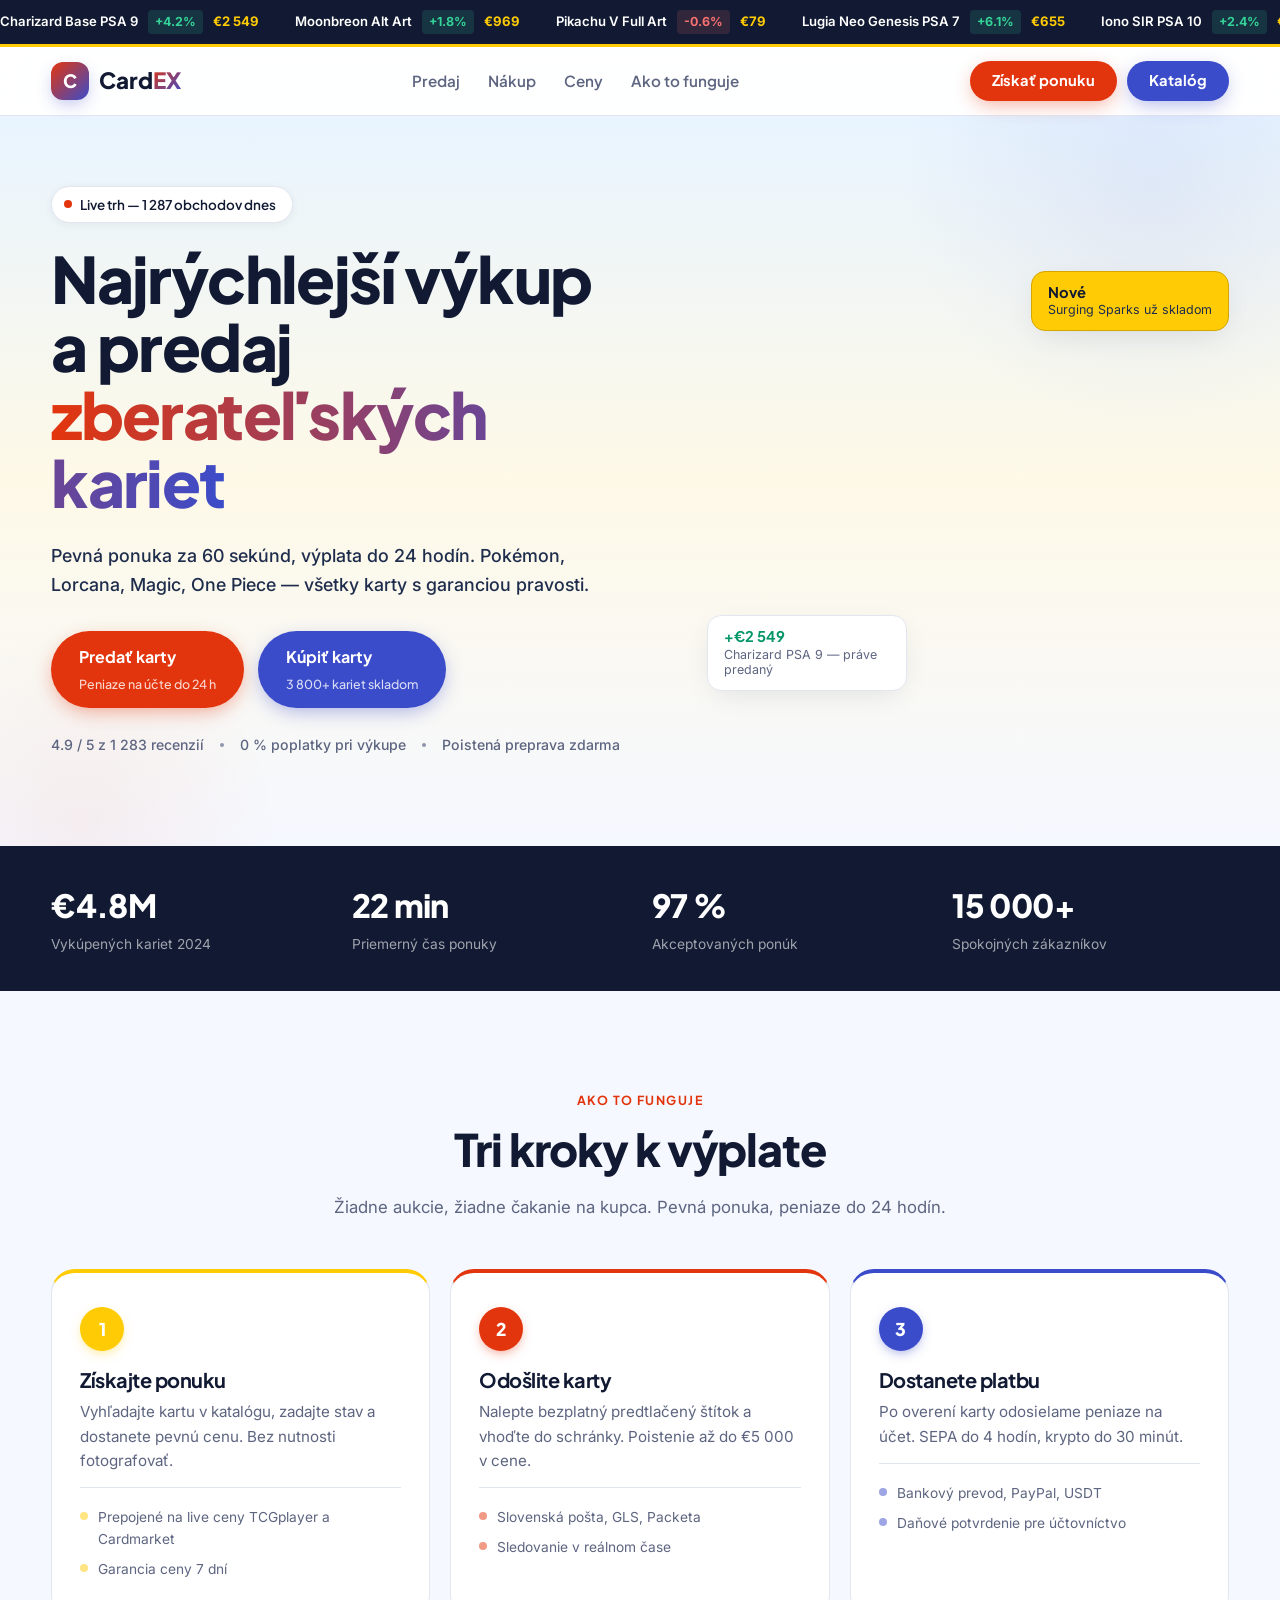
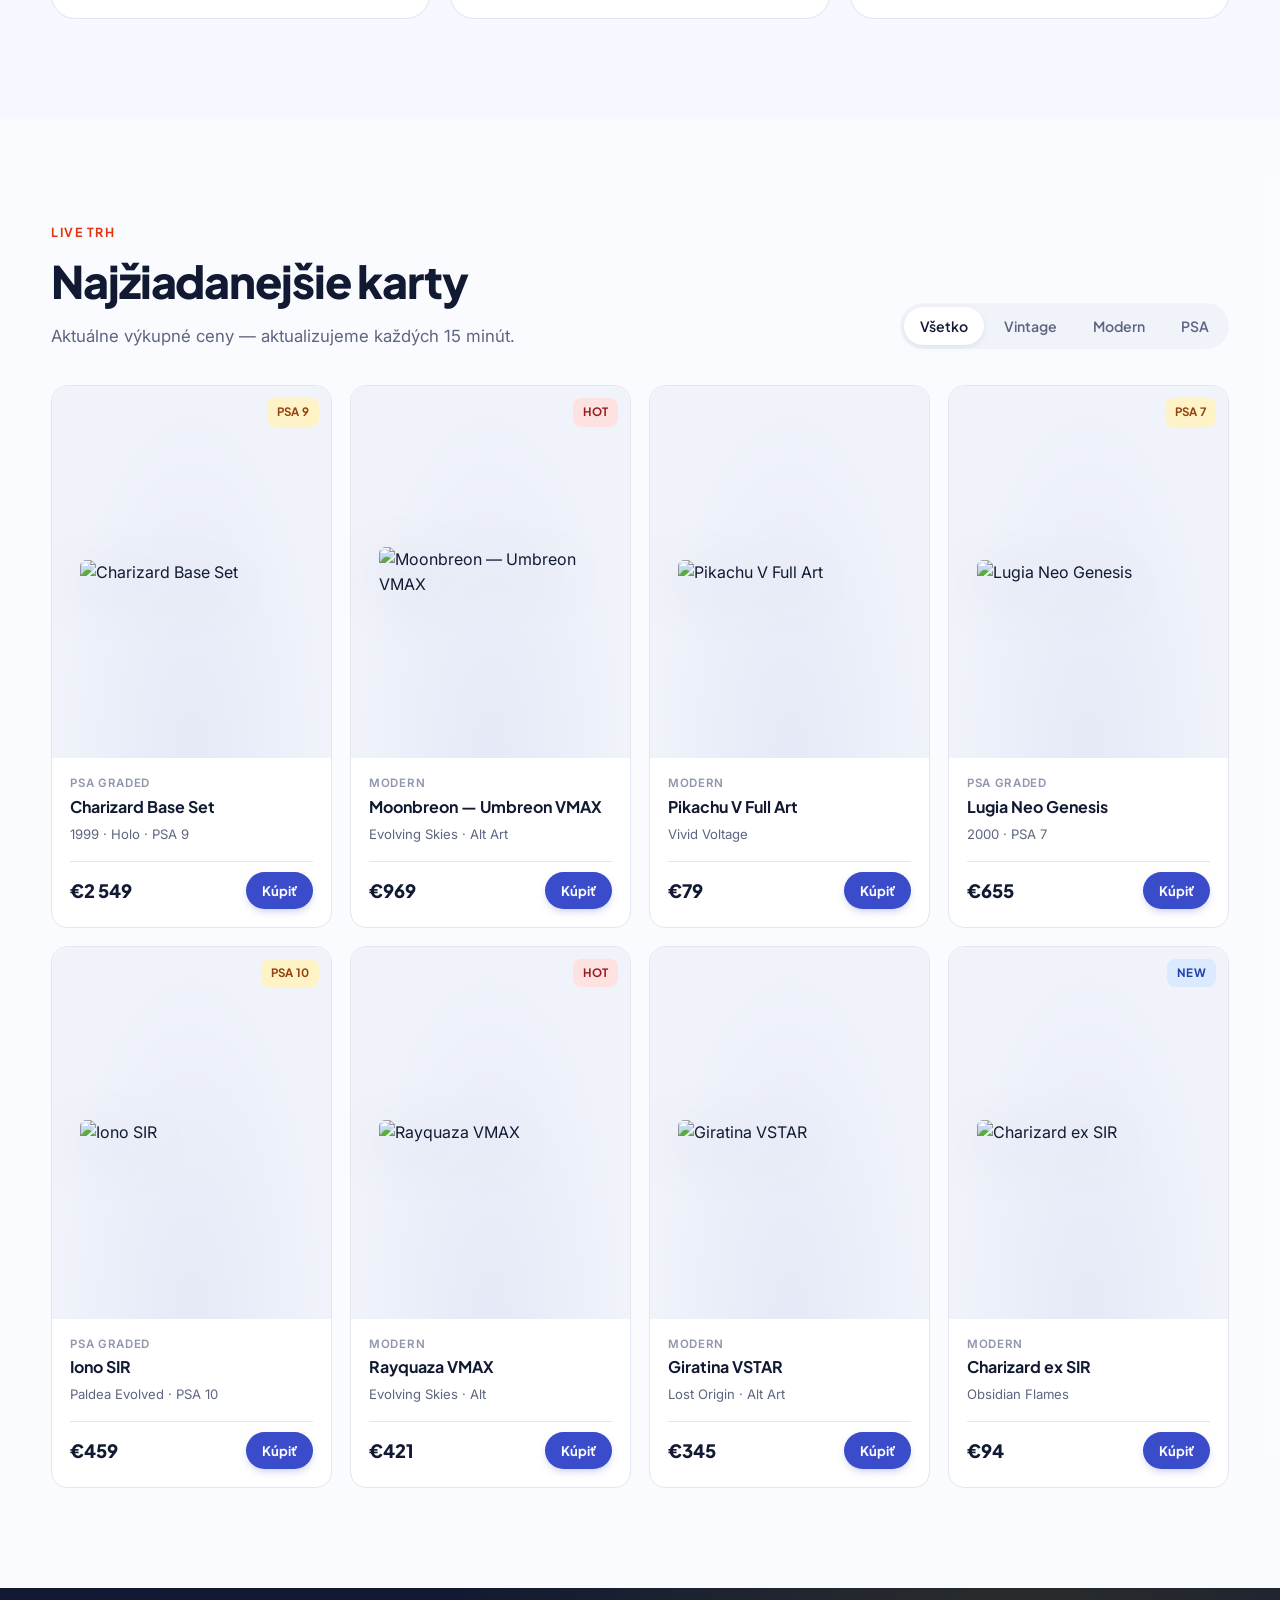
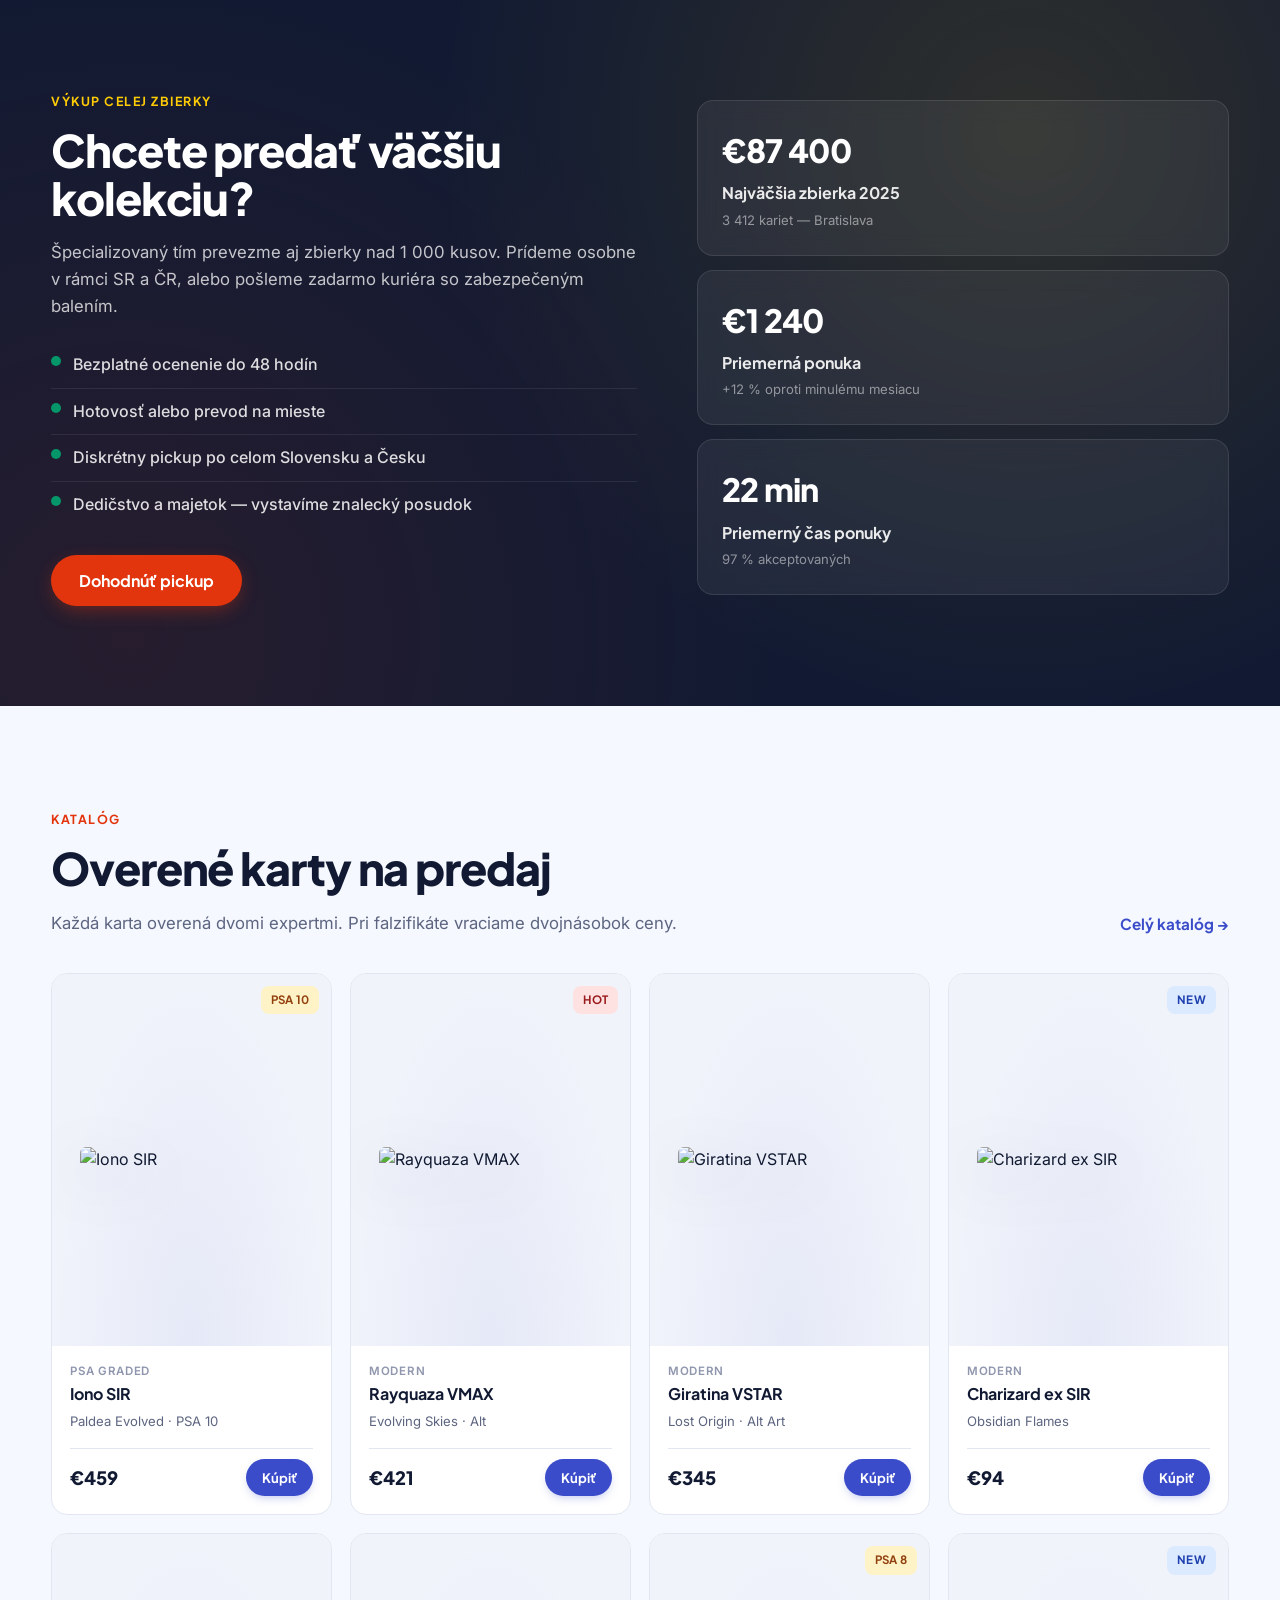
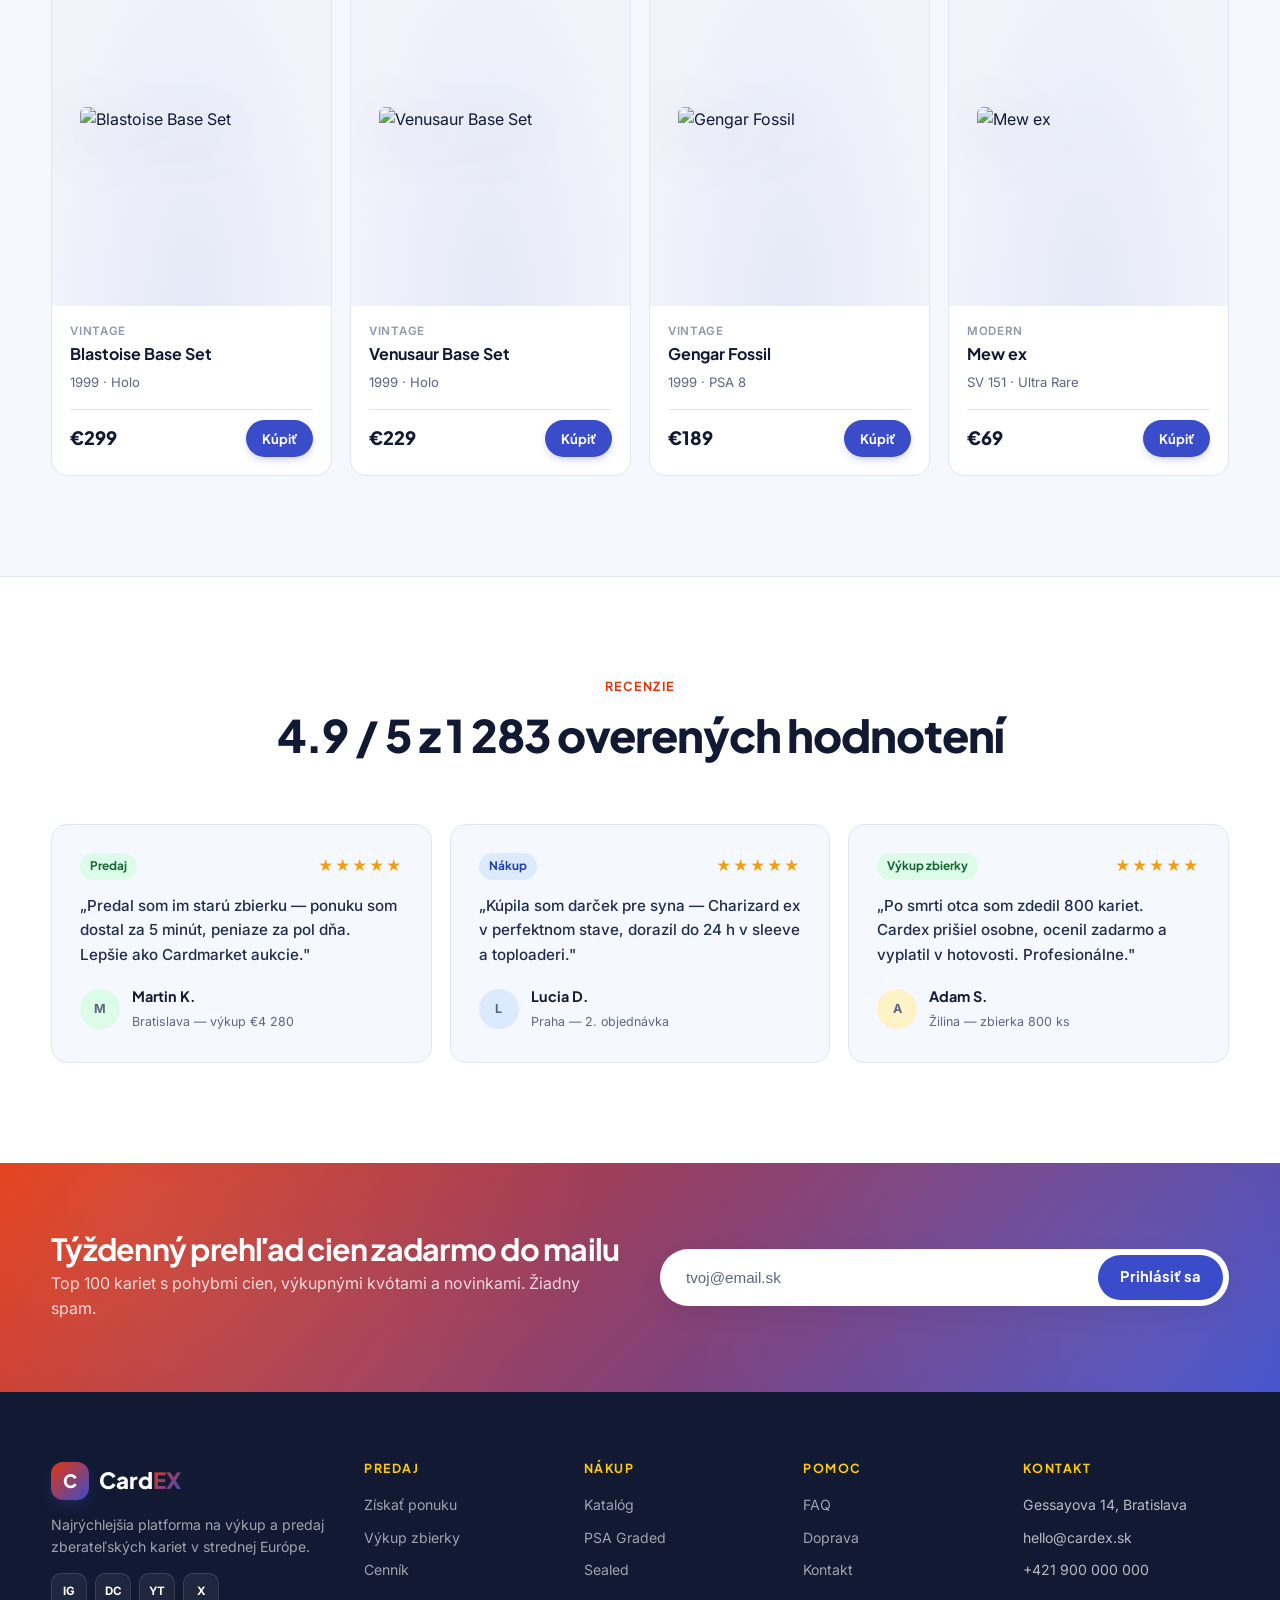
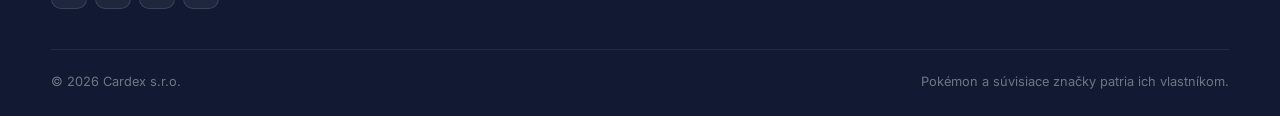
==== commit 64cfdfff: "Polish: remove emojis, switch to Plus Jakarta Sans, use soft shadows, professional copy - Replaced a" ====
--- a/cardex.html
+++ b/cardex.html
@@ -3,1001 +3,153 @@
 <head>
 <meta charset="UTF-8" />
 <meta name="viewport" content="width=device-width, initial-scale=1.0" />
-<title>Cardex — Loví karty, vyhraj zbierku</title>
-<meta name="description" content="Najjasnejšia platforma na výkup a predaj Pokémon TCG kariet. Lov karty, predaj zbierku, žij ako tréner." />
+<title>Cardex — Výkup a predaj zberateľských kariet</title>
+<meta name="description" content="Cardex je najrýchlejšia platforma na výkup a predaj Pokémon, Lorcana a Magic kariet. Online ponuka za 60 sekúnd, výplata do 24 h." />
 <style>
-:root {
-  --sky-1: #4FC3F7;
-  --sky-2: #81D4FA;
-  --sky-3: #B3E5FC;
-  --sky-4: #E1F5FE;
-  --sun: #FFCB05;
-  --sun-dark: #E6B400;
-  --red: #E3350D;
-  --red-dark: #B42509;
-  --blue: #3B4CCA;
-  --blue-dark: #2A38A0;
-  --pink: #FF5C8A;
-  --cyan: #06B6D4;
-  --cream: #FFF8E1;
-  --ink: #1a2342;
-  --ink-2: #2a3258;
-  --muted: #5a6280;
-  --muted-2: #9098b0;
-  --line: #e5e8f2;
-  --bg: #F5F9FF;
-  --surface: #ffffff;
-
-  --radius: 22px;
-  --radius-sm: 14px;
-  --radius-lg: 32px;
-
-  --shadow-flat: 0 4px 0;
-  --shadow-soft: 0 10px 30px -8px rgba(20, 30, 70, 0.18);
-  --shadow-pop: 0 20px 50px -10px rgba(20, 30, 70, 0.28);
-}
-
-* { box-sizing: border-box; }
-html, body { margin: 0; padding: 0; }
-html { scroll-behavior: smooth; }
-
-body {
-  font-family: 'Inter', system-ui, -apple-system, sans-serif;
-  color: var(--ink);
-  background: var(--bg);
-  line-height: 1.6;
-  -webkit-font-smoothing: antialiased;
-  overflow-x: hidden;
-}
-
-a { color: inherit; text-decoration: none; }
-img { max-width: 100%; display: block; }
-button { font: inherit; cursor: pointer; border: 0; background: none; color: inherit; }
-
-.container { width: min(1240px, 92%); margin: 0 auto; }
-
-h1, h2, h3, h4 {
-  font-family: 'Baloo 2', 'Inter', sans-serif;
-  margin: 0 0 0.4em;
-  line-height: 1.05;
-  letter-spacing: -0.015em;
-  font-weight: 800;
-  color: var(--ink);
-}
-h1 { font-size: clamp(2.6rem, 6vw, 5rem); }
-h2 { font-size: clamp(2rem, 4vw, 3.2rem); font-weight: 800; }
-h3 { font-size: 1.4rem; font-weight: 700; }
-h4 { font-size: 0.85rem; text-transform: uppercase; letter-spacing: 0.1em; color: var(--ink); margin-bottom: 14px; font-family: 'Baloo 2', sans-serif; font-weight: 700; }
-
-p { margin: 0 0 0.8em; color: var(--muted); }
-
-.kicker {
-  display: inline-block;
-  font-family: 'Baloo 2', sans-serif;
-  font-size: 0.82rem;
-  font-weight: 700;
-  letter-spacing: 0.14em;
-  text-transform: uppercase;
-  color: var(--red);
-  margin-bottom: 14px;
-  padding: 4px 12px;
-  background: rgba(227, 53, 13, 0.1);
-  border-radius: 999px;
-}
-.kicker.on-dark { color: var(--sun); background: rgba(255, 203, 5, 0.15); }
-
-.muted { color: var(--muted); }
-.hl-yellow { color: var(--sun); text-shadow: 0 3px 0 rgba(0,0,0,0.06); }
-.hl-red { color: var(--red); }
-.hl-blue { color: var(--blue); }
-
-/* Sky background */
-.sky-bg {
-  position: fixed;
-  inset: 0;
-  z-index: -1;
-  background:
-    linear-gradient(180deg, #6BC5F8 0%, #B3E5FC 40%, #FFF3D6 80%, #F5F9FF 100%);
-  pointer-events: none;
-}
-.cloud {
-  position: absolute;
-  width: 200px;
-  height: 60px;
-  background: rgba(255, 255, 255, 0.7);
-  border-radius: 100px;
-  filter: blur(20px);
-  animation: cloudDrift 60s linear infinite;
-}
-.cl1 { top: 8%; left: 5%; }
-.cl2 { top: 15%; right: 10%; width: 280px; animation-duration: 80s; }
-.cl3 { top: 30%; left: 20%; width: 160px; animation-duration: 70s; opacity: 0.5; }
-.cl4 { top: 50%; right: 5%; width: 220px; animation-duration: 90s; opacity: 0.5; }
-@keyframes cloudDrift {
-  from { transform: translateX(0); }
-  to { transform: translateX(50px); }
-}
-.sparkle {
-  position: absolute;
-  color: var(--sun);
-  font-size: 1.4rem;
-  animation: twinkle 3s infinite;
-  text-shadow: 0 0 10px rgba(255, 203, 5, 0.6);
-}
-.sp1 { top: 12%; left: 50%; }
-.sp2 { top: 25%; right: 30%; animation-delay: 0.5s; }
-.sp3 { top: 40%; left: 8%; animation-delay: 1s; color: #fff; }
-.sp4 { top: 6%; left: 80%; animation-delay: 1.5s; }
-@keyframes twinkle {
-  0%, 100% { opacity: 1; transform: scale(1); }
-  50% { opacity: 0.3; transform: scale(0.7); }
-}
+:root{--bg:#f5f8ff;--surface:#fff;--surface-2:#f0f3fa;--ink:#111a32;--ink-2:#1f2d4d;--muted:#5d6580;--muted-2:#8f96ad;--line:#e2e6f0;--red:#e3350d;--red-d:#b8290a;--yellow:#ffcb05;--yellow-d:#d4a600;--blue:#3b4cca;--blue-d:#2a38a0;--green:#059669;--radius:16px;--r-sm:12px;--r-lg:24px;--shadow:0 8px 30px -8px rgba(17,26,50,.12);--shadow-lg:0 20px 50px -12px rgba(17,26,50,.22);--head:'Plus Jakarta Sans',Inter,system-ui,sans-serif;--body:'Inter',system-ui,sans-serif}
+*{box-sizing:border-box}html,body{margin:0;padding:0}html{scroll-behavior:smooth}body{font-family:var(--body);color:var(--ink);background:var(--bg);line-height:1.6;-webkit-font-smoothing:antialiased;overflow-x:hidden}a{color:inherit;text-decoration:none}img{max-width:100%;display:block}button{font:inherit;cursor:pointer;border:0;background:none;color:inherit}.container{width:min(1240px,92%);margin:0 auto}
+h1,h2,h3,h4{font-family:var(--head);margin:0 0 .4em;line-height:1.06;letter-spacing:-.025em;font-weight:800;color:var(--ink)}h1{font-size:clamp(2.4rem,5vw,4rem)}h2{font-size:clamp(1.8rem,3.5vw,2.8rem)}h3{font-size:1.25rem;font-weight:700}h4{font-size:.78rem;text-transform:uppercase;letter-spacing:.12em;margin-bottom:14px;font-weight:700}p{margin:0 0 .8em;color:var(--muted)}
+.kicker{display:inline-block;font-family:var(--head);font-size:.78rem;font-weight:700;letter-spacing:.12em;text-transform:uppercase;color:var(--red);margin-bottom:14px}.kicker-light{color:var(--yellow)}
+.hl-grad{background:linear-gradient(90deg,var(--red),var(--blue));-webkit-background-clip:text;background-clip:text;color:transparent}
+
+/* Ticker */
+.ticker-bar{background:var(--ink);color:rgba(255,255,255,.85);font-size:.82rem;overflow:hidden;border-bottom:3px solid var(--yellow)}.ticker-track{display:flex;gap:36px;padding:10px 0;white-space:nowrap;width:max-content;animation:ticker 55s linear infinite}.t-item{display:inline-flex;gap:10px;align-items:center}.t-item b{color:#fff;font-weight:600}.t-item em{font-style:normal;font-weight:700;font-size:.78rem;padding:2px 7px;border-radius:4px}.t-item em.up{color:#34d399;background:rgba(52,211,153,.14)}.t-item em.dn{color:#f87171;background:rgba(248,113,113,.14)}.t-item .px{color:var(--yellow);font-weight:700}@keyframes ticker{to{transform:translateX(-50%)}}
 
 /* Nav */
-.nav {
-  position: sticky;
-  top: 0;
-  z-index: 50;
-  background: rgba(255, 255, 255, 0.85);
-  backdrop-filter: saturate(180%) blur(16px);
-  -webkit-backdrop-filter: saturate(180%) blur(16px);
-  border-bottom: 2px solid rgba(255, 255, 255, 0.9);
-  box-shadow: 0 2px 0 rgba(20, 30, 70, 0.05);
-}
-.nav-inner {
-  display: flex;
-  align-items: center;
-  justify-content: space-between;
-  gap: 20px;
-  padding: 14px 0;
-}
-.logo {
-  display: inline-flex;
-  align-items: center;
-  gap: 12px;
-  font-family: 'Baloo 2', sans-serif;
-  font-weight: 800;
-  font-size: 1.5rem;
-  color: var(--ink);
-}
-.logo-text em {
-  font-style: normal;
-  background: linear-gradient(135deg, var(--red), var(--sun));
-  -webkit-background-clip: text;
-  background-clip: text;
-  color: transparent;
-}
-.logo-ball {
-  position: relative;
-  width: 40px;
-  height: 40px;
-  border-radius: 50%;
-  border: 3px solid var(--ink);
-  background: #fff;
-  overflow: hidden;
-  box-shadow: 0 3px 0 var(--ink);
-}
-.logo-ball-top { position: absolute; top: 0; left: 0; right: 0; height: 50%; background: var(--red); }
-.logo-ball-bottom { position: absolute; bottom: 0; left: 0; right: 0; height: 50%; background: #fff; }
-.logo-ball-center {
-  position: absolute;
-  top: 50%; left: 50%;
-  transform: translate(-50%, -50%);
-  width: 12px; height: 12px;
-  background: #fff;
-  border: 3px solid var(--ink);
-  border-radius: 50%;
-}
-
-.nav-links {
-  display: flex;
-  gap: 28px;
-  list-style: none;
-  margin: 0;
-  padding: 0;
-  font-family: 'Baloo 2', sans-serif;
-  font-weight: 600;
-  font-size: 1rem;
-}
-.nav-links a {
-  color: var(--ink-2);
-  padding: 6px 0;
-  position: relative;
-  transition: color 0.15s;
-}
-.nav-links a:hover { color: var(--red); }
-
-.chip-btn {
-  display: inline-flex;
-  align-items: center;
-  gap: 8px;
-  padding: 9px 18px;
-  background: #fff;
-  border: 2px solid var(--ink);
-  border-radius: 999px;
-  font-family: 'Baloo 2', sans-serif;
-  font-weight: 700;
-  font-size: 0.9rem;
-  color: var(--ink);
-  box-shadow: 0 3px 0 var(--ink);
-  transition: transform 0.1s, box-shadow 0.1s;
-}
-.chip-btn:hover { transform: translateY(-1px); box-shadow: 0 4px 0 var(--ink); }
-.chip-btn:active { transform: translateY(2px); box-shadow: 0 1px 0 var(--ink); }
-
-@media (max-width: 900px) { .nav-links { display: none; } }
-
-/* CHUNKY BUTTONS - Pokemon GO style */
-.big-btn {
-  display: inline-flex;
-  align-items: center;
-  gap: 14px;
-  padding: 18px 28px;
-  border: 3px solid var(--ink);
-  border-radius: 18px;
-  font-family: 'Baloo 2', sans-serif;
-  font-weight: 700;
-  color: var(--ink);
-  text-decoration: none;
-  position: relative;
-  transition: transform 0.1s ease, box-shadow 0.1s ease;
-  user-select: none;
-  white-space: nowrap;
-}
-.big-btn-content {
-  display: flex;
-  flex-direction: column;
-  text-align: left;
-  line-height: 1.1;
-}
-.big-btn-content strong { font-size: 1.1rem; letter-spacing: 0.02em; }
-.big-btn-content small { font-size: 0.78rem; font-weight: 500; opacity: 0.7; margin-top: 2px; }
-.big-btn-icon {
-  font-size: 2rem;
-  filter: drop-shadow(0 2px 0 rgba(0,0,0,0.1));
-}
-.big-btn-red { background: var(--red); color: #fff; box-shadow: 0 6px 0 var(--red-dark); }
-.big-btn-red .big-btn-content small { color: rgba(255, 255, 255, 0.85); }
-.big-btn-blue { background: var(--blue); color: #fff; box-shadow: 0 6px 0 var(--blue-dark); }
-.big-btn-blue .big-btn-content small { color: rgba(255, 255, 255, 0.85); }
-.big-btn-yellow { background: var(--sun); color: var(--ink); box-shadow: 0 6px 0 var(--sun-dark); }
-.big-btn-yellow .big-btn-content small { color: rgba(26, 35, 66, 0.7); }
-.big-btn:hover { transform: translateY(-2px); }
-.big-btn-red:hover { box-shadow: 0 8px 0 var(--red-dark); }
-.big-btn-blue:hover { box-shadow: 0 8px 0 var(--blue-dark); }
-.big-btn-yellow:hover { box-shadow: 0 8px 0 var(--sun-dark); }
-.big-btn:active { transform: translateY(4px); }
-.big-btn-red:active { box-shadow: 0 2px 0 var(--red-dark); }
-.big-btn-blue:active { box-shadow: 0 2px 0 var(--blue-dark); }
-.big-btn-yellow:active { box-shadow: 0 2px 0 var(--sun-dark); }
-.big-btn-sm { padding: 14px 22px; }
+.nav{background:rgba(255,255,255,.92);backdrop-filter:saturate(180%) blur(16px);-webkit-backdrop-filter:saturate(180%) blur(16px);border-bottom:1px solid var(--line);position:sticky;top:0;z-index:50}.nav-inner{display:flex;align-items:center;justify-content:space-between;gap:20px;padding:14px 0}
+.logo{display:inline-flex;align-items:center;gap:10px;font-family:var(--head);font-weight:800;font-size:1.4rem;color:var(--ink)}.logo em{font-style:normal;background:linear-gradient(135deg,var(--red),var(--blue));-webkit-background-clip:text;background-clip:text;color:transparent}.logo-mark{width:38px;height:38px;border-radius:12px;background:linear-gradient(135deg,var(--red),var(--blue));display:grid;place-items:center;color:#fff;font-weight:800;font-size:1.15rem;box-shadow:0 6px 18px -4px rgba(59,76,202,.4)}
+.nav-links{display:flex;gap:28px;list-style:none;margin:0;padding:0;font-family:var(--head);font-weight:600;font-size:.95rem}.nav-links a{color:var(--muted);transition:color .15s}.nav-links a:hover{color:var(--ink)}.nav-actions{display:flex;gap:10px}
+@media(max-width:900px){.nav-links{display:none}}
+
+/* Buttons */
+.btn{display:inline-flex;align-items:center;justify-content:center;gap:8px;padding:11px 22px;border-radius:999px;font-family:var(--head);font-weight:700;font-size:.92rem;transition:all .18s ease;cursor:pointer;white-space:nowrap;line-height:1.2;position:relative}.btn-lg{padding:16px 28px;font-size:1rem;flex-direction:column;align-items:flex-start}.btn-sub{display:block;font-size:.78rem;font-weight:500;opacity:.8;margin-top:2px;letter-spacing:0}
+.btn-sell{background:var(--red);color:#fff;box-shadow:0 6px 20px -4px rgba(227,53,13,.45)}.btn-sell:hover{background:var(--red-d);transform:translateY(-2px);box-shadow:0 10px 28px -4px rgba(227,53,13,.45)}
+.btn-buy{background:var(--blue);color:#fff;box-shadow:0 6px 20px -4px rgba(59,76,202,.45)}.btn-buy:hover{background:var(--blue-d);transform:translateY(-2px);box-shadow:0 10px 28px -4px rgba(59,76,202,.45)}
+.btn:active{transform:translateY(1px)}
 
 /* Hero */
-.hero {
-  padding: 70px 0 100px;
-  position: relative;
-  overflow: hidden;
-}
-.hero-inner {
-  display: grid;
-  grid-template-columns: 1.1fr 1fr;
-  gap: 50px;
-  align-items: center;
-  position: relative;
-  z-index: 2;
-}
-.hero-text { position: relative; z-index: 3; }
-
-.badge-bubble {
-  display: inline-flex;
-  align-items: center;
-  gap: 8px;
-  padding: 8px 16px 8px 14px;
-  background: #fff;
-  border: 2px solid var(--ink);
-  border-radius: 999px;
-  font-family: 'Baloo 2', sans-serif;
-  font-weight: 600;
-  font-size: 0.88rem;
-  color: var(--ink);
-  margin-bottom: 24px;
-  box-shadow: 0 3px 0 var(--ink);
-}
-.dot {
-  width: 8px;
-  height: 8px;
-  border-radius: 50%;
-  background: var(--red);
-  box-shadow: 0 0 0 4px rgba(227, 53, 13, 0.2);
-  animation: pulseLive 1.6s infinite;
-}
-@keyframes pulseLive {
-  0%, 100% { transform: scale(1); }
-  50% { transform: scale(1.3); }
-}
-
-.hero h1 {
-  margin: 0 0 18px;
-  text-shadow: 0 4px 0 rgba(20, 30, 70, 0.06);
-}
-.lead {
-  font-size: 1.15rem;
-  color: var(--ink-2);
-  max-width: 540px;
-  margin: 0 0 32px;
-  font-weight: 500;
-}
-.hero-cta {
-  display: flex;
-  gap: 16px;
-  margin-bottom: 28px;
-  flex-wrap: wrap;
-}
-.hero-trust {
-  display: flex;
-  gap: 10px;
-  flex-wrap: wrap;
-}
-.trust-pill {
-  display: inline-flex;
-  align-items: center;
-  gap: 6px;
-  padding: 8px 14px;
-  background: rgba(255, 255, 255, 0.8);
-  border: 2px solid rgba(20, 30, 70, 0.1);
-  border-radius: 999px;
-  font-family: 'Baloo 2', sans-serif;
-  font-weight: 600;
-  font-size: 0.85rem;
-  color: var(--ink-2);
-}
-
-/* Hero visual */
-.hero-visual {
-  position: relative;
-  height: 540px;
-  display: grid;
-  place-items: center;
-}
-.poke-floor {
-  position: absolute;
-  bottom: 50px;
-  left: 50%;
-  transform: translateX(-50%);
-  width: 360px;
-  height: 80px;
-  background: radial-gradient(ellipse, rgba(20, 30, 70, 0.18), transparent 70%);
-  filter: blur(8px);
-  border-radius: 50%;
-}
-.float-card {
-  position: absolute;
-  width: 200px;
-  border-radius: 12px;
-  box-shadow: 0 20px 50px -10px rgba(20, 30, 70, 0.4), 0 0 0 1px rgba(20,30,70,0.05);
-  transition: transform 0.4s cubic-bezier(0.2, 0.8, 0.2, 1);
-  animation: bobFloat 5s ease-in-out infinite;
-}
-.fc1 { top: 30px; left: 0; transform: rotate(-12deg); animation-delay: 0s; z-index: 1; }
-.fc2 { top: 0; left: 50%; transform: translateX(-50%) rotate(2deg); animation-delay: 0.3s; z-index: 3; }
-.fc3 { top: 30px; right: 0; transform: rotate(12deg); animation-delay: 0.6s; z-index: 2; }
-@keyframes bobFloat {
-  0%, 100% { translate: 0 0; }
-  50% { translate: 0 -12px; }
-}
-
-.speech-bubble {
-  position: absolute;
-  background: #fff;
-  border: 2px solid var(--ink);
-  border-radius: 16px;
-  padding: 12px 16px;
-  font-family: 'Baloo 2', sans-serif;
-  box-shadow: 0 4px 0 var(--ink);
-  z-index: 5;
-  animation: bobFloat 4s ease-in-out infinite;
-  display: flex;
-  flex-direction: column;
-  line-height: 1.2;
-  max-width: 200px;
-}
-.speech-bubble strong { color: var(--ink); font-size: 0.98rem; font-weight: 800; }
-.speech-bubble span { color: var(--muted); font-size: 0.78rem; font-weight: 500; margin-top: 2px; }
-.sb1 {
-  bottom: 30px;
-  left: -10px;
-  border-color: var(--red);
-  animation-delay: 0.5s;
-}
-.sb1 strong { color: var(--red); }
-.sb2 {
-  top: 50px;
-  right: -20px;
-  border-color: var(--sun-dark);
-  background: var(--sun);
-  animation-delay: 1s;
-  box-shadow: 0 4px 0 var(--sun-dark);
-}
-.sb2 span { color: var(--ink-2); }
-
-@media (max-width: 1100px) {
-  .hero-inner { grid-template-columns: 1fr; gap: 40px; }
-  .hero-visual { order: 2; height: 480px; }
-}
-
-/* Ticker */
-.ticker-section {
-  background: var(--ink);
-  color: #fff;
-  padding: 18px 0;
-  overflow: hidden;
-  border-top: 4px solid var(--sun);
-  border-bottom: 4px solid var(--red);
-  position: relative;
-  z-index: 2;
-}
-.ticker-track {
-  display: flex;
-  gap: 32px;
-  white-space: nowrap;
-  width: max-content;
-  animation: ticker 50s linear infinite;
-  font-family: 'Baloo 2', sans-serif;
-  font-weight: 600;
-}
-.t-item { display: inline-flex; gap: 8px; align-items: center; font-size: 0.96rem; }
-.t-item b { color: #fff; font-weight: 600; }
-.t-item em {
-  font-style: normal;
-  color: #34d399;
-  font-weight: 700;
-  background: rgba(52, 211, 153, 0.15);
-  padding: 2px 8px;
-  border-radius: 6px;
-  font-size: 0.86rem;
-}
-.t-item em.d { color: #f87171; background: rgba(248, 113, 113, 0.15); }
-.t-item span { color: var(--sun); font-weight: 700; }
-@keyframes ticker { to { transform: translateX(-50%); } }
-
-/* Sections */
-.section { padding: 100px 0; position: relative; }
-.section-head { max-width: 720px; margin: 0 auto 50px; text-align: center; }
-.section-head.row {
-  max-width: none;
-  margin: 0 0 40px;
-  text-align: left;
-  display: flex;
-  align-items: flex-end;
-  justify-content: space-between;
-  gap: 30px;
-  flex-wrap: wrap;
-}
-.section-head.centered {
-  max-width: 800px;
-  text-align: center;
-  display: flex;
-  flex-direction: column;
-  align-items: center;
-}
-.section-head p {
-  font-size: 1.1rem;
-  color: var(--ink-2);
-  font-weight: 500;
-  margin: 6px 0 0;
-}
-
-/* HOW steps */
-.how-grid {
-  display: grid;
-  grid-template-columns: repeat(3, 1fr);
-  gap: 24px;
-}
-.step-card {
-  background: #fff;
-  border: 3px solid var(--ink);
-  border-radius: var(--radius);
-  padding: 32px 28px;
-  text-align: center;
-  box-shadow: 0 8px 0 var(--ink);
-  transition: transform 0.2s, box-shadow 0.2s;
-  position: relative;
-  overflow: hidden;
-}
-.step-card:hover { transform: translateY(-4px); box-shadow: 0 12px 0 var(--ink); }
-.step-card::before {
-  content: '';
-  position: absolute;
-  inset: 0;
-  background: var(--bgcolor);
-  opacity: 0.18;
-  z-index: 0;
-}
-.step-card.s-yellow { --bgcolor: var(--sun); }
-.step-card.s-red { --bgcolor: var(--red); }
-.step-card.s-blue { --bgcolor: var(--blue); }
-.step-card > * { position: relative; z-index: 1; }
-.step-num {
-  display: inline-block;
-  font-family: 'Baloo 2', sans-serif;
-  font-weight: 800;
-  font-size: 0.95rem;
-  letter-spacing: 0.1em;
-  color: var(--ink);
-  background: rgba(255, 255, 255, 0.9);
-  border: 2px solid var(--ink);
-  padding: 4px 12px;
-  border-radius: 999px;
-  margin-bottom: 18px;
-}
-.step-emoji {
-  display: block;
-  font-size: 4rem;
-  margin: 8px 0 14px;
-  filter: drop-shadow(0 6px 0 rgba(0,0,0,0.1));
-}
-.step-card h3 {
-  margin: 0 0 8px;
-  font-size: 1.5rem;
-  font-weight: 800;
-}
-.step-card p {
-  color: var(--ink-2);
-  font-weight: 500;
-  margin: 0;
-}
-@media (max-width: 900px) { .how-grid { grid-template-columns: 1fr; } }
-
-/* Hot cards */
-.hot { background: rgba(255,255,255,0.4); border-top: 1px solid rgba(20,30,70,0.06); border-bottom: 1px solid rgba(20,30,70,0.06); }
-.seg {
-  display: flex;
-  gap: 4px;
-  background: #fff;
-  border: 2px solid var(--ink);
-  padding: 4px;
-  border-radius: 999px;
-  box-shadow: 0 3px 0 var(--ink);
-}
-.seg-btn {
-  padding: 8px 16px;
-  border-radius: 999px;
-  font-family: 'Baloo 2', sans-serif;
-  font-weight: 600;
-  font-size: 0.88rem;
-  color: var(--ink-2);
-  transition: all 0.15s;
-}
-.seg-btn:hover { color: var(--ink); }
-.seg-btn.active { background: var(--ink); color: #fff; }
-
-.cards-grid {
-  display: grid;
-  grid-template-columns: repeat(4, 1fr);
-  gap: 20px;
-}
-.card-tile {
-  background: #fff;
-  border: 3px solid var(--ink);
-  border-radius: var(--radius);
-  overflow: hidden;
-  box-shadow: 0 6px 0 var(--ink);
-  transition: transform 0.2s, box-shadow 0.2s;
-  display: flex;
-  flex-direction: column;
-}
-.card-tile:hover { transform: translateY(-4px); box-shadow: 0 10px 0 var(--ink); }
-.card-tile-media {
-  aspect-ratio: 3/4;
-  background: linear-gradient(180deg, #FFE066 0%, #FFCB05 100%);
-  display: grid;
-  place-items: center;
-  position: relative;
-  overflow: hidden;
-}
-.card-tile-media::before {
-  content: '';
-  position: absolute;
-  inset: 0;
-  background: radial-gradient(circle at 50% 100%, rgba(255,255,255,0.5), transparent 60%);
-}
-.card-tile-media img {
-  width: 80%;
-  border-radius: 8px;
-  filter: drop-shadow(0 16px 30px rgba(20,30,70,0.3));
-  position: relative;
-  z-index: 1;
-  transition: transform 0.4s cubic-bezier(0.2, 0.8, 0.2, 1);
-}
-.card-tile:hover .card-tile-media img { transform: scale(1.06) rotate(-2deg); }
-.card-tile-tag {
-  position: absolute;
-  top: 12px;
-  right: 12px;
-  background: var(--red);
-  color: #fff;
-  font-family: 'Baloo 2', sans-serif;
-  font-weight: 700;
-  font-size: 0.74rem;
-  padding: 4px 10px;
-  border-radius: 999px;
-  border: 2px solid var(--ink);
-  z-index: 2;
-}
-.card-tile-tag.psa { background: var(--sun); color: var(--ink); }
-.card-tile-tag.new { background: var(--blue); color: #fff; }
-.card-tile-tag.hot { background: var(--red); color: #fff; }
-
-.card-tile-body {
-  padding: 16px 18px 18px;
-  display: flex;
-  flex-direction: column;
-  gap: 4px;
-}
-.card-tile-cat { font-size: 0.74rem; color: var(--muted); text-transform: uppercase; font-weight: 600; letter-spacing: 0.06em; }
-.card-tile-name { font-family: 'Baloo 2', sans-serif; font-weight: 700; font-size: 1.05rem; line-height: 1.2; }
-.card-tile-set { font-size: 0.82rem; color: var(--muted); margin: 4px 0 12px; }
-.card-tile-foot {
-  display: flex;
-  align-items: center;
-  justify-content: space-between;
-  gap: 8px;
-  padding-top: 10px;
-  border-top: 2px dashed var(--line);
-}
-.card-tile-price { font-family: 'Baloo 2', sans-serif; font-weight: 800; font-size: 1.2rem; color: var(--ink); }
-.card-tile-buy {
-  background: var(--blue);
-  color: #fff;
-  border: 2px solid var(--ink);
-  padding: 7px 14px;
-  border-radius: 999px;
-  font-family: 'Baloo 2', sans-serif;
-  font-weight: 700;
-  font-size: 0.82rem;
-  box-shadow: 0 3px 0 var(--ink);
-  transition: transform 0.1s, box-shadow 0.1s;
-}
-.card-tile-buy:hover { transform: translateY(-1px); box-shadow: 0 4px 0 var(--ink); }
-.card-tile-buy:active { transform: translateY(2px); box-shadow: 0 1px 0 var(--ink); }
-
-@media (max-width: 1000px) { .cards-grid { grid-template-columns: repeat(3, 1fr); } }
-@media (max-width: 720px) { .cards-grid { grid-template-columns: repeat(2, 1fr); } }
-
-/* SELL CTA section */
-.sell-cta {
-  background:
-    radial-gradient(circle at 80% 20%, rgba(255, 203, 5, 0.15), transparent 50%),
-    radial-gradient(circle at 10% 90%, rgba(227, 53, 13, 0.18), transparent 50%),
-    var(--ink);
-  color: #fff;
-  position: relative;
-  overflow: hidden;
-}
-.sell-cta::before {
-  content: '✦';
-  position: absolute;
-  top: 10%;
-  right: 8%;
-  color: var(--sun);
-  font-size: 3rem;
-  animation: twinkle 3s infinite;
-}
-.sell-cta::after {
-  content: '✦';
-  position: absolute;
-  bottom: 15%;
-  left: 6%;
-  color: rgba(255, 255, 255, 0.4);
-  font-size: 2rem;
-  animation: twinkle 3s infinite 1s;
-}
-.sell-cta h2 { color: #fff; }
-.sell-cta p { color: rgba(255, 255, 255, 0.8); font-size: 1.05rem; }
-.sell-inner {
-  display: grid;
-  grid-template-columns: 1.1fr 1fr;
-  gap: 60px;
-  align-items: center;
-  position: relative;
-  z-index: 1;
-}
-.bullets { list-style: none; padding: 0; margin: 22px 0 28px; }
-.bullets li {
-  padding: 10px 0;
-  color: rgba(255, 255, 255, 0.9);
-  font-family: 'Baloo 2', sans-serif;
-  font-weight: 600;
-  font-size: 1rem;
-  border-bottom: 1px solid rgba(255, 255, 255, 0.08);
-}
-.bullets li:last-child { border-bottom: 0; }
-.cta-row { display: flex; gap: 12px; flex-wrap: wrap; }
-
-.sell-stats { display: grid; gap: 16px; }
-.stat-card {
-  background: #fff;
-  border: 3px solid var(--ink);
-  border-radius: var(--radius);
-  padding: 22px 24px;
-  position: relative;
-  overflow: hidden;
-  box-shadow: 0 6px 0 var(--ink);
-}
-.stat-card::before {
-  content: '';
-  position: absolute;
-  inset: 0;
-  background: var(--bgcolor);
-  opacity: 0.25;
-}
-.stat-card.s-cyan { --bgcolor: var(--cyan); }
-.stat-card.s-yellow { --bgcolor: var(--sun); }
-.stat-card.s-pink { --bgcolor: var(--pink); }
-.stat-card > * { position: relative; }
-.stat-emoji {
-  font-size: 2.4rem;
-  display: inline-block;
-  filter: drop-shadow(0 4px 0 rgba(0,0,0,0.15));
-}
-.stat-card strong {
-  display: block;
-  font-family: 'Baloo 2', sans-serif;
-  font-size: 2rem;
-  font-weight: 800;
-  color: var(--ink);
-  letter-spacing: -0.02em;
-  margin: 6px 0 2px;
-}
-.stat-card > span {
-  display: block;
-  font-family: 'Baloo 2', sans-serif;
-  font-weight: 700;
-  font-size: 1rem;
-  color: var(--ink);
-}
-.stat-card small {
-  display: block;
-  font-size: 0.82rem;
-  color: var(--ink-2);
-  margin-top: 2px;
-  font-weight: 500;
-}
-@media (max-width: 900px) { .sell-inner { grid-template-columns: 1fr; } }
-
-/* BUY catalog */
-.buy { background: rgba(255,255,255,0.6); }
-.products {
-  display: grid;
-  grid-template-columns: repeat(4, 1fr);
-  gap: 20px;
-}
-.products .card-tile { /* reuse styles */ }
-.link-arrow {
-  font-family: 'Baloo 2', sans-serif;
-  font-weight: 700;
-  color: var(--ink);
-  font-size: 1rem;
-}
-.link-arrow:hover { color: var(--blue); }
+.hero{padding:70px 0 90px;background:linear-gradient(180deg,#e8f4ff 0%,#fef9e7 50%,var(--bg) 100%);position:relative;overflow:hidden}
+.hero::before{content:'';position:absolute;top:-180px;right:-120px;width:500px;height:500px;background:radial-gradient(circle,rgba(59,76,202,.08),transparent 70%)}
+.hero::after{content:'';position:absolute;bottom:-180px;left:-120px;width:400px;height:400px;background:radial-gradient(circle,rgba(227,53,13,.06),transparent 70%)}
+.hero-inner{display:grid;grid-template-columns:1.1fr 1fr;gap:60px;align-items:center;position:relative;z-index:1}.hero-text{position:relative;z-index:2}
+.pill{display:inline-flex;align-items:center;gap:8px;padding:7px 16px 7px 12px;background:#fff;border:1px solid var(--line);border-radius:999px;font-size:.84rem;font-weight:600;font-family:var(--head);margin-bottom:22px;box-shadow:0 2px 8px rgba(17,26,50,.06)}.live-dot{width:8px;height:8px;border-radius:50%;background:var(--red);animation:pulse 1.6s infinite}@keyframes pulse{50%{opacity:.4}}
+.lead{font-size:1.12rem;color:var(--ink-2);max-width:540px;font-weight:500;margin-top:12px}
+.hero-cta{display:flex;gap:14px;margin:32px 0 26px;flex-wrap:wrap}
+.hero-meta{display:flex;gap:16px;flex-wrap:wrap;font-size:.88rem;color:var(--muted);font-weight:500}.hero-meta .sep{width:4px;height:4px;border-radius:50%;background:var(--muted-2);align-self:center}
+
+.hero-visual{position:relative;height:520px;display:grid;place-items:center}
+.float-card{position:absolute;width:200px;border-radius:12px;box-shadow:var(--shadow-lg);transition:transform .5s cubic-bezier(.2,.8,.2,1);animation:bob 5s ease-in-out infinite}
+.fc1{top:40px;left:0;transform:rotate(-10deg);animation-delay:0s;z-index:1}.fc2{top:10px;left:50%;transform:translateX(-50%) rotate(2deg);animation-delay:.3s;z-index:3}.fc3{top:40px;right:0;transform:rotate(10deg);animation-delay:.6s;z-index:2}
+@keyframes bob{0%,100%{translate:0 0}50%{translate:0 -14px}}
+.info-badge{position:absolute;background:#fff;border:1px solid var(--line);border-radius:14px;padding:12px 16px;box-shadow:var(--shadow);z-index:5;animation:bob 4.5s ease-in-out infinite;line-height:1.2;max-width:200px}.info-badge strong{display:block;font-family:var(--head);font-weight:700;font-size:.92rem;color:var(--ink)}.info-badge span{display:block;font-size:.78rem;color:var(--muted);margin-top:2px}
+.ib1{bottom:40px;left:10px;animation-delay:.5s}.ib1 strong{color:var(--green)}.ib2{top:60px;right:0;animation-delay:1s;background:var(--yellow);border-color:var(--yellow-d)}.ib2 span{color:var(--ink-2)}
+@media(max-width:1100px){.hero-inner{grid-template-columns:1fr;gap:40px}.hero-visual{order:2;height:460px}.float-card{width:170px}}
+
+/* Trust bar */
+.trust-bar{background:var(--ink);color:#fff;padding:34px 0}.trust-inner{display:grid;grid-template-columns:repeat(4,1fr);gap:24px}.trust-item strong{display:block;font-family:var(--head);font-size:2rem;font-weight:800;letter-spacing:-.02em;color:#fff}.trust-item span{font-size:.86rem;color:rgba(255,255,255,.6)}
+@media(max-width:800px){.trust-inner{grid-template-columns:repeat(2,1fr)}}
+
+/* Section */
+.section{padding:100px 0}.section.alt{background:rgba(255,255,255,.55)}.section-head{max-width:720px;margin-bottom:48px}.section-head.centered{max-width:800px;margin:0 auto 48px;text-align:center;display:flex;flex-direction:column;align-items:center}.section-head.row{max-width:none;display:flex;justify-content:space-between;align-items:flex-end;gap:24px;flex-wrap:wrap;margin-bottom:36px}.section-head p{margin:4px 0 0;font-size:1.05rem}
+
+/* Steps */
+.steps-grid{display:grid;grid-template-columns:repeat(3,1fr);gap:20px}
+.step{background:#fff;border:1px solid var(--line);border-radius:var(--r-lg);padding:34px 28px;position:relative;border-top:4px solid var(--accent);transition:transform .2s,box-shadow .2s}.step:hover{transform:translateY(-4px);box-shadow:var(--shadow-lg)}
+.step-num{display:inline-grid;place-items:center;width:44px;height:44px;border-radius:50%;background:var(--accent);color:#fff;font-family:var(--head);font-weight:800;font-size:1.1rem;margin-bottom:18px;box-shadow:0 4px 12px -3px color-mix(in srgb,var(--accent),transparent 50%)}
+.step h3{margin:0 0 10px}.step p{font-size:.95rem;margin-bottom:12px}
+.step-list{list-style:none;padding:0;margin:14px 0 0;border-top:1px solid var(--line);padding-top:14px}.step-list li{font-size:.86rem;color:var(--muted);padding:4px 0;padding-left:18px;position:relative}.step-list li::before{content:'';position:absolute;left:0;top:10px;width:8px;height:8px;border-radius:50%;background:var(--accent);opacity:.5}
+@media(max-width:900px){.steps-grid{grid-template-columns:1fr}}
+
+/* Seg */
+.seg{display:flex;gap:4px;background:var(--surface-2);padding:4px;border-radius:999px}.seg-btn{padding:8px 16px;border-radius:999px;font-family:var(--head);font-weight:600;font-size:.88rem;color:var(--muted);transition:all .15s}.seg-btn:hover{color:var(--ink)}.seg-btn.active{background:#fff;color:var(--ink);box-shadow:0 2px 6px rgba(17,26,50,.08)}
+
+/* Card tiles */
+.cards-grid{display:grid;grid-template-columns:repeat(4,1fr);gap:18px}
+.card-tile{background:#fff;border:1px solid var(--line);border-radius:var(--radius);overflow:hidden;display:flex;flex-direction:column;transition:transform .25s,box-shadow .25s,border-color .25s}.card-tile:hover{transform:translateY(-4px);box-shadow:var(--shadow-lg);border-color:transparent}
+.card-tile-media{aspect-ratio:3/4;background:radial-gradient(ellipse at 50% 100%,rgba(59,76,202,.06),transparent 70%),var(--surface-2);display:grid;place-items:center;position:relative;overflow:hidden}
+.card-tile-media img{width:80%;border-radius:6px;filter:drop-shadow(0 14px 28px rgba(17,26,50,.2));transition:transform .4s cubic-bezier(.2,.8,.2,1)}.card-tile:hover .card-tile-media img{transform:scale(1.05) rotate(-1deg)}
+.card-tile-tag{position:absolute;top:12px;right:12px;font-family:var(--head);font-weight:700;font-size:.72rem;padding:5px 10px;border-radius:8px;z-index:2;letter-spacing:.02em;text-transform:uppercase}.card-tile-tag.psa{background:#fef3c7;color:#92400e}.card-tile-tag.new{background:#dbeafe;color:#1e40af}.card-tile-tag.hot{background:#fee2e2;color:#991b1b}
+.card-tile-body{padding:16px 18px 18px;display:flex;flex-direction:column;gap:4px}.card-tile-cat{font-size:.72rem;color:var(--muted-2);text-transform:uppercase;font-weight:600;letter-spacing:.06em}.card-tile-name{font-family:var(--head);font-weight:700;font-size:1rem;line-height:1.2}.card-tile-set{font-size:.82rem;color:var(--muted);margin:4px 0 12px}
+.card-tile-foot{display:flex;align-items:center;justify-content:space-between;gap:8px;padding-top:10px;border-top:1px solid var(--line)}.card-tile-price{font-family:var(--head);font-weight:800;font-size:1.15rem}.card-tile-buy{background:var(--blue);color:#fff;padding:8px 16px;border-radius:999px;font-family:var(--head);font-weight:700;font-size:.82rem;transition:background .15s,transform .1s;box-shadow:0 4px 10px -3px rgba(59,76,202,.35)}.card-tile-buy:hover{background:var(--blue-d)}.card-tile-buy:active{transform:scale(.96)}
+@media(max-width:1000px){.cards-grid{grid-template-columns:repeat(3,1fr)}}@media(max-width:720px){.cards-grid{grid-template-columns:repeat(2,1fr)}}
+.link-arrow{font-family:var(--head);font-weight:700;color:var(--blue);font-size:.95rem}
+
+/* Sell section */
+.sell-section{background:radial-gradient(circle at 80% 20%,rgba(255,203,5,.12),transparent 50%),radial-gradient(circle at 10% 90%,rgba(227,53,13,.1),transparent 50%),var(--ink);color:#fff;padding:100px 0}
+.sell-section h2{color:#fff}.sell-section p{color:rgba(255,255,255,.75);font-size:1.05rem}
+.sell-inner{display:grid;grid-template-columns:1.1fr 1fr;gap:60px;align-items:center}
+.check-list{list-style:none;padding:0;margin:22px 0 28px}.check-list li{padding:10px 0;color:rgba(255,255,255,.85);border-bottom:1px solid rgba(255,255,255,.08);padding-left:22px;position:relative;font-weight:500}.check-list li:last-child{border-bottom:0}.check-list li::before{content:'';position:absolute;left:0;top:14px;width:10px;height:10px;border-radius:50%;background:var(--green)}
+.sell-stats{display:grid;gap:14px}.stat-card{background:rgba(255,255,255,.06);border:1px solid rgba(255,255,255,.1);border-radius:var(--radius);padding:24px;backdrop-filter:blur(10px)}.stat-card strong{display:block;font-family:var(--head);font-size:2rem;font-weight:800;color:#fff;letter-spacing:-.02em}.stat-card>span{display:block;font-family:var(--head);font-weight:700;font-size:1rem;color:rgba(255,255,255,.9);margin-top:4px}.stat-card small{display:block;font-size:.82rem;color:rgba(255,255,255,.5);margin-top:4px}
+@media(max-width:900px){.sell-inner{grid-template-columns:1fr}}
 
 /* Reviews */
-.reviews { padding: 100px 0; background: rgba(255, 255, 255, 0.7); }
-.reviews-grid {
-  display: grid;
-  grid-template-columns: repeat(3, 1fr);
-  gap: 18px;
-  margin-top: 30px;
-}
-.review {
-  background: #fff;
-  border: 3px solid var(--ink);
-  border-radius: var(--radius);
-  padding: 26px;
-  box-shadow: 0 6px 0 var(--ink);
-  transition: transform 0.2s, box-shadow 0.2s;
-  position: relative;
-}
-.review:hover { transform: translateY(-3px); box-shadow: 0 9px 0 var(--ink); }
-.rv-tag {
-  display: inline-block;
-  font-family: 'Baloo 2', sans-serif;
-  font-weight: 700;
-  font-size: 0.74rem;
-  padding: 4px 10px;
-  border-radius: 999px;
-  margin-bottom: 14px;
-  border: 2px solid var(--ink);
-}
-.rv-sell { background: #DCFCE7; color: #15803D; }
-.rv-buy { background: #DBEAFE; color: #1E40AF; }
-.review p {
-  color: var(--ink-2);
-  font-size: 0.96rem;
-  font-weight: 500;
-  margin: 0 0 18px;
-}
-.rv-author { display: flex; align-items: center; gap: 12px; }
-.avatar {
-  width: 42px;
-  height: 42px;
-  border-radius: 50%;
-  border: 2px solid var(--ink);
-  display: grid;
-  place-items: center;
-  font-family: 'Baloo 2', sans-serif;
-  font-weight: 700;
-  color: var(--ink);
-  font-size: 1rem;
-}
-.rv-author strong {
-  font-family: 'Baloo 2', sans-serif;
-  font-weight: 700;
-  color: var(--ink);
-  font-size: 0.92rem;
-}
-@media (max-width: 900px) { .reviews-grid { grid-template-columns: 1fr; } }
+.reviews-section{padding:100px 0;background:#fff;border-top:1px solid var(--line)}
+.reviews-grid{display:grid;grid-template-columns:repeat(3,1fr);gap:18px;margin-top:36px}
+.review{background:var(--bg);border:1px solid var(--line);border-radius:var(--radius);padding:28px;transition:transform .2s,box-shadow .2s}.review:hover{transform:translateY(-4px);box-shadow:var(--shadow)}
+.rv-header{display:flex;align-items:center;justify-content:space-between;margin-bottom:14px}.rv-tag{font-family:var(--head);font-weight:700;font-size:.74rem;padding:4px 10px;border-radius:999px}.rv-sell{background:#dcfce7;color:#166534}.rv-buy{background:#dbeafe;color:#1e40af}.stars{color:#f59e0b;font-size:.92rem;letter-spacing:2px}
+.review p{color:var(--ink-2);font-size:.95rem;font-weight:500;margin:0 0 18px}
+.rv-author{display:flex;align-items:center;gap:12px}.avatar{width:40px;height:40px;border-radius:50%;display:grid;place-items:center;font-weight:700;font-size:.95rem;color:var(--ink)}.rv-author strong{display:block;font-family:var(--head);font-weight:700;font-size:.9rem}.rv-author span{font-size:.78rem;color:var(--muted)}
+@media(max-width:900px){.reviews-grid{grid-template-columns:1fr}}
 
 /* Newsletter */
-.newsletter {
-  padding: 80px 0;
-  background:
-    radial-gradient(circle at 30% 20%, rgba(227, 53, 13, 0.4), transparent 50%),
-    radial-gradient(circle at 70% 80%, rgba(255, 203, 5, 0.4), transparent 50%),
-    var(--ink);
-  color: #fff;
-  position: relative;
-  overflow: hidden;
-  border-top: 4px solid var(--sun);
-  border-bottom: 4px solid var(--red);
-}
-.newsletter-inner {
-  display: grid;
-  grid-template-columns: 1fr 1fr;
-  gap: 40px;
-  align-items: center;
-  position: relative;
-  z-index: 1;
-}
-.newsletter h3 {
-  color: #fff;
-  font-size: clamp(1.6rem, 3vw, 2.2rem);
-  margin: 6px 0 8px;
-}
-.newsletter p { color: rgba(255, 255, 255, 0.8); margin: 0; font-size: 1.05rem; }
-.newsletter-form {
-  display: flex;
-  gap: 10px;
-  background: #fff;
-  padding: 6px;
-  border-radius: 999px;
-  border: 3px solid var(--ink);
-  box-shadow: 0 6px 0 var(--ink);
-}
-.newsletter-form input {
-  flex: 1;
-  padding: 14px 22px;
-  border: 0;
-  background: transparent;
-  font-size: 0.95rem;
-  outline: none;
-  color: var(--ink);
-  font-family: 'Inter', sans-serif;
-}
-.newsletter-form input::placeholder { color: var(--muted); }
-@media (max-width: 800px) { .newsletter-inner { grid-template-columns: 1fr; } }
+.newsletter{padding:70px 0;background:linear-gradient(135deg,var(--red),var(--blue));color:#fff;position:relative;overflow:hidden}
+.newsletter::before{content:'';position:absolute;inset:0;background:radial-gradient(circle at 10% 20%,rgba(255,255,255,.1),transparent 40%),radial-gradient(circle at 90% 80%,rgba(255,255,255,.08),transparent 40%)}
+.newsletter-inner{display:grid;grid-template-columns:1fr 1fr;gap:40px;align-items:center;position:relative}.newsletter h3{color:#fff;font-size:clamp(1.4rem,2.5vw,1.9rem);margin:0 0 6px}.newsletter p{color:rgba(255,255,255,.8);margin:0}
+.newsletter-form{display:flex;gap:10px;background:#fff;padding:6px;border-radius:999px;box-shadow:var(--shadow)}.newsletter-form input{flex:1;padding:14px 20px;border:0;border-radius:999px;font-size:.95rem;background:transparent;color:var(--ink);outline:none}.newsletter-form input::placeholder{color:var(--muted)}.newsletter-form .btn{box-shadow:none}
+@media(max-width:800px){.newsletter-inner{grid-template-columns:1fr}}
 
 /* Footer */
-.footer {
-  background: var(--ink);
-  color: rgba(255,255,255,0.7);
-  padding: 70px 0 24px;
-}
-.footer .logo { color: #fff; }
-.footer-inner {
-  display: grid;
-  grid-template-columns: 1.5fr 1fr 1fr 1fr 1.1fr;
-  gap: 32px;
-  margin-bottom: 40px;
-}
-.footer-brand p { font-size: 0.9rem; max-width: 320px; margin: 14px 0; color: rgba(255,255,255,0.6); }
-.socials { display: flex; gap: 8px; }
-.socials a {
-  width: 38px; height: 38px;
-  display: grid;
-  place-items: center;
-  background: rgba(255,255,255,0.06);
-  border: 2px solid rgba(255,255,255,0.15);
-  border-radius: 12px;
-  font-family: 'Baloo 2', sans-serif;
-  font-size: 0.74rem;
-  font-weight: 700;
-  color: #fff;
-  transition: all 0.15s;
-}
-.socials a:hover { background: var(--sun); border-color: var(--sun); color: var(--ink); }
-.footer h4 { color: var(--sun); margin-bottom: 14px; }
-.footer ul { list-style: none; padding: 0; margin: 0; }
-.footer li { padding: 5px 0; font-size: 0.9rem; }
-.footer li a { color: rgba(255,255,255,0.7); transition: color 0.15s; }
-.footer li a:hover { color: #fff; }
-.copyright {
-  border-top: 1px solid rgba(255,255,255,0.1);
-  padding-top: 22px;
-  font-size: 0.82rem;
-  color: rgba(255,255,255,0.4);
-  display: flex;
-  justify-content: space-between;
-  flex-wrap: wrap;
-  gap: 14px;
-}
-.copyright .muted { color: rgba(255,255,255,0.35); }
-@media (max-width: 900px) { .footer-inner { grid-template-columns: 1fr 1fr; gap: 28px; } }
+.footer{background:var(--ink);color:rgba(255,255,255,.7);padding:70px 0 24px}.footer .logo{color:#fff}.footer-inner{display:grid;grid-template-columns:1.5fr 1fr 1fr 1fr 1.1fr;gap:32px;margin-bottom:40px}.footer-brand p{font-size:.88rem;max-width:320px;margin:14px 0;color:rgba(255,255,255,.6)}.footer h4{color:var(--yellow)}.footer ul{list-style:none;padding:0;margin:0}.footer li{padding:5px 0;font-size:.88rem}.footer li a{color:rgba(255,255,255,.6);transition:color .15s}.footer li a:hover{color:#fff}
+.socials{display:flex;gap:8px}.socials a{width:36px;height:36px;display:grid;place-items:center;background:rgba(255,255,255,.06);border:1px solid rgba(255,255,255,.12);border-radius:10px;font-size:.72rem;font-weight:700;color:#fff;transition:all .15s}.socials a:hover{background:var(--yellow);border-color:var(--yellow);color:var(--ink)}
+.copyright{border-top:1px solid rgba(255,255,255,.08);padding-top:22px;font-size:.8rem;color:rgba(255,255,255,.4);display:flex;justify-content:space-between;flex-wrap:wrap;gap:14px}
+@media(max-width:900px){.footer-inner{grid-template-columns:1fr 1fr;gap:28px}}
 
 /* Toast */
-.toast {
-  position: fixed;
-  bottom: 24px;
-  left: 50%;
-  transform: translateX(-50%) translateY(100px);
-  background: var(--ink);
-  color: #fff;
-  padding: 12px 22px;
-  border: 2px solid var(--ink);
-  border-radius: 999px;
-  box-shadow: 0 6px 0 rgba(0,0,0,0.3);
-  font-family: 'Baloo 2', sans-serif;
-  font-weight: 600;
-  font-size: 0.92rem;
-  z-index: 100;
-  transition: transform 0.35s cubic-bezier(0.2, 0.8, 0.2, 1);
-  display: flex;
-  align-items: center;
-  gap: 10px;
-}
-.toast.show { transform: translateX(-50%) translateY(0); }
-.toast.sell { background: #15803D; border-color: #166534; }
-.toast.buy { background: var(--blue); border-color: var(--blue-dark); }
+.toast{position:fixed;bottom:24px;left:50%;transform:translateX(-50%) translateY(100px);background:var(--ink);color:#fff;padding:12px 22px;border-radius:999px;box-shadow:var(--shadow-lg);font-family:var(--head);font-weight:600;font-size:.9rem;z-index:100;transition:transform .35s cubic-bezier(.2,.8,.2,1)}.toast.show{transform:translateX(-50%) translateY(0)}
 
 </style>
 <link rel="preconnect" href="https://fonts.googleapis.com" />
 <link rel="preconnect" href="https://fonts.gstatic.com" crossorigin />
-<link href="https://fonts.googleapis.com/css2?family=Baloo+2:wght@500;600;700;800&family=Inter:wght@400;500;600;700&display=swap" rel="stylesheet" />
+<link href="https://fonts.googleapis.com/css2?family=Plus+Jakarta+Sans:wght@500;600;700;800&family=Inter:wght@400;500;600;700&display=swap" rel="stylesheet" />
 </head>
 <body>
 
-<div class="sky-bg" aria-hidden="true">
-  <div class="cloud cl1"></div>
-  <div class="cloud cl2"></div>
-  <div class="cloud cl3"></div>
-  <div class="cloud cl4"></div>
-  <span class="sparkle sp1">✦</span>
-  <span class="sparkle sp2">✦</span>
-  <span class="sparkle sp3">✧</span>
-  <span class="sparkle sp4">✦</span>
-</div>
+<header class="ticker-bar">
+  <div class="ticker-track">
+    <span class="t-item"><b>Charizard Base PSA 9</b> <em class="up">+4.2%</em> <span class="px">€2 549</span></span>
+    <span class="t-item"><b>Moonbreon Alt Art</b> <em class="up">+1.8%</em> <span class="px">€969</span></span>
+    <span class="t-item"><b>Pikachu V Full Art</b> <em class="dn">-0.6%</em> <span class="px">€79</span></span>
+    <span class="t-item"><b>Lugia Neo Genesis PSA 7</b> <em class="up">+6.1%</em> <span class="px">€655</span></span>
+    <span class="t-item"><b>Iono SIR PSA 10</b> <em class="up">+2.4%</em> <span class="px">€459</span></span>
+    <span class="t-item"><b>Rayquaza VMAX Alt</b> <em class="up">+3.0%</em> <span class="px">€421</span></span>
+    <span class="t-item"><b>Giratina VSTAR Alt</b> <em class="dn">-1.2%</em> <span class="px">€345</span></span>
+    <span class="t-item"><b>Charizard ex SIR</b> <em class="up">+5.5%</em> <span class="px">€94</span></span>
+    <span class="t-item"><b>Charizard Base PSA 9</b> <em class="up">+4.2%</em> <span class="px">€2 549</span></span>
+    <span class="t-item"><b>Moonbreon Alt Art</b> <em class="up">+1.8%</em> <span class="px">€969</span></span>
+    <span class="t-item"><b>Pikachu V Full Art</b> <em class="dn">-0.6%</em> <span class="px">€79</span></span>
+    <span class="t-item"><b>Lugia Neo Genesis PSA 7</b> <em class="up">+6.1%</em> <span class="px">€655</span></span>
+    <span class="t-item"><b>Iono SIR PSA 10</b> <em class="up">+2.4%</em> <span class="px">€459</span></span>
+    <span class="t-item"><b>Rayquaza VMAX Alt</b> <em class="up">+3.0%</em> <span class="px">€421</span></span>
+    <span class="t-item"><b>Giratina VSTAR Alt</b> <em class="dn">-1.2%</em> <span class="px">€345</span></span>
+    <span class="t-item"><b>Charizard ex SIR</b> <em class="up">+5.5%</em> <span class="px">€94</span></span>
+  </div>
+</header>
 
 <nav class="nav">
   <div class="container nav-inner">
     <a href="#" class="logo">
-      <span class="logo-ball">
-        <span class="logo-ball-top"></span>
-        <span class="logo-ball-bottom"></span>
-        <span class="logo-ball-center"></span>
-      </span>
+      <span class="logo-mark">C</span>
       <span class="logo-text">Card<em>EX</em></span>
     </a>
     <ul class="nav-links">
-      <li><a href="#sell">Predať</a></li>
-      <li><a href="#buy">Kúpiť</a></li>
-      <li><a href="#hot">Hot karty</a></li>
-      <li><a href="#how">Ako to ide</a></li>
+      <li><a href="#sell">Predaj</a></li>
+      <li><a href="#buy">Nákup</a></li>
+      <li><a href="#hot">Ceny</a></li>
+      <li><a href="#how">Ako to funguje</a></li>
     </ul>
     <div class="nav-actions">
-      <button class="chip-btn">
-        <span class="chip-emoji">⚡</span>
-        <span>Prihlásiť</span>
-      </button>
+      <a href="#sell" class="btn btn-sell">Získať ponuku</a>
+      <a href="#buy" class="btn btn-buy">Katalóg</a>
     </div>
   </div>
 </nav>
@@ -1005,118 +157,102 @@
 <section class="hero">
   <div class="container hero-inner">
     <div class="hero-text">
-      <span class="badge-bubble">
-        <span class="dot"></span>
-        Live · 1 287 obchodov dnes
-      </span>
-      <h1>
-        Loví karty.<br/>
-        <span class="hl-yellow">Vyhraj</span> zbierku.<br/>
-        <span class="hl-red">Predaj</span> ako boss.
-      </h1>
+      <span class="pill"><span class="live-dot"></span> Live trh — 1 287 obchodov dnes</span>
+      <h1>Najrýchlejší výkup a predaj <span class="hl-grad">zberateľských kariet</span></h1>
       <p class="lead">
-        Cardex je najrýchlejšia platforma na výkup a predaj Pokémon TCG kariet
-        v strednej Európe. Online ponuka za 60 sekúnd. Peniaze do 24 hodín.
+        Pevná ponuka za 60 sekúnd, výplata do 24 hodín.
+        Pokémon, Lorcana, Magic, One Piece — všetky karty s garanciou pravosti.
       </p>
       <div class="hero-cta">
-        <a class="big-btn big-btn-red" href="#sell">
-          <span class="big-btn-icon">💰</span>
-          <span class="big-btn-content">
-            <strong>PREDAJ KARTY</strong>
-            <small>peniaze do 24 h</small>
-          </span>
+        <a class="btn btn-sell btn-lg" href="#sell">
+          Predať karty
+          <span class="btn-sub">Peniaze na účte do 24 h</span>
         </a>
-        <a class="big-btn big-btn-blue" href="#buy">
-          <span class="big-btn-icon">🎴</span>
-          <span class="big-btn-content">
-            <strong>KÚP KARTY</strong>
-            <small>3 800+ skladom</small>
-          </span>
+        <a class="btn btn-buy btn-lg" href="#buy">
+          Kúpiť karty
+          <span class="btn-sub">3 800+ kariet skladom</span>
         </a>
       </div>
-      <div class="hero-trust">
-        <span class="trust-pill">⭐ 4.9 / 5 z 1 283 recenzií</span>
-        <span class="trust-pill">🔒 Garancia pravosti</span>
+      <div class="hero-meta">
+        <span>4.9 / 5 z 1 283 recenzií</span>
+        <span class="sep"></span>
+        <span>0 % poplatky pri výkupe</span>
+        <span class="sep"></span>
+        <span>Poistená preprava zdarma</span>
       </div>
     </div>
 
     <div class="hero-visual" aria-hidden="true">
-      <div class="poke-floor"></div>
       <img class="float-card fc1" src="https://images.pokemontcg.io/swsh45/18_hires.png" alt="" />
       <img class="float-card fc2" src="https://images.pokemontcg.io/swsh4/188_hires.png" alt="" />
       <img class="float-card fc3" src="https://images.pokemontcg.io/swsh7/215_hires.png" alt="" />
-      <span class="speech-bubble sb1">
+      <div class="info-badge ib1">
         <strong>+€2 549</strong>
-        <span>Charizard PSA 9 práve predaný</span>
-      </span>
-      <span class="speech-bubble sb2">
-        <strong>NOVÉ!</strong>
+        <span>Charizard PSA 9 — práve predaný</span>
+      </div>
+      <div class="info-badge ib2">
+        <strong>Nové</strong>
         <span>Surging Sparks už skladom</span>
-      </span>
-    </div>
-  </div>
-</section>
-
-<section class="ticker-section">
-  <div class="ticker-track">
-    <span class="t-item">⚡ <b>Charizard Base PSA 9</b> <em>+4.2%</em> <span>€2 549</span></span>
-    <span class="t-item">🌙 <b>Moonbreon Alt</b> <em>+1.8%</em> <span>€969</span></span>
-    <span class="t-item">⚡ <b>Pikachu V Full Art</b> <em class="d">−0.6%</em> <span>€79</span></span>
-    <span class="t-item">🦅 <b>Lugia Neo PSA 7</b> <em>+6.1%</em> <span>€655</span></span>
-    <span class="t-item">⚡ <b>Iono SIR PSA 10</b> <em>+2.4%</em> <span>€459</span></span>
-    <span class="t-item">🐲 <b>Rayquaza VMAX</b> <em>+3.0%</em> <span>€421</span></span>
-    <span class="t-item">👻 <b>Giratina VSTAR</b> <em class="d">−1.2%</em> <span>€345</span></span>
-    <span class="t-item">🔥 <b>Charizard ex SIR</b> <em>+5.5%</em> <span>€94</span></span>
-    <!-- duplicate -->
-    <span class="t-item">⚡ <b>Charizard Base PSA 9</b> <em>+4.2%</em> <span>€2 549</span></span>
-    <span class="t-item">🌙 <b>Moonbreon Alt</b> <em>+1.8%</em> <span>€969</span></span>
-    <span class="t-item">⚡ <b>Pikachu V Full Art</b> <em class="d">−0.6%</em> <span>€79</span></span>
-    <span class="t-item">🦅 <b>Lugia Neo PSA 7</b> <em>+6.1%</em> <span>€655</span></span>
-    <span class="t-item">⚡ <b>Iono SIR PSA 10</b> <em>+2.4%</em> <span>€459</span></span>
-    <span class="t-item">🐲 <b>Rayquaza VMAX</b> <em>+3.0%</em> <span>€421</span></span>
-    <span class="t-item">👻 <b>Giratina VSTAR</b> <em class="d">−1.2%</em> <span>€345</span></span>
-    <span class="t-item">🔥 <b>Charizard ex SIR</b> <em>+5.5%</em> <span>€94</span></span>
-  </div>
-</section>
-
-<section id="how" class="section how">
+      </div>
+    </div>
+  </div>
+</section>
+
+<section class="trust-bar">
+  <div class="container trust-inner">
+    <div class="trust-item"><strong>€4.8M</strong><span>Vykúpených kariet 2024</span></div>
+    <div class="trust-item"><strong>22 min</strong><span>Priemerný čas ponuky</span></div>
+    <div class="trust-item"><strong>97 %</strong><span>Akceptovaných ponúk</span></div>
+    <div class="trust-item"><strong>15 000+</strong><span>Spokojných zákazníkov</span></div>
+  </div>
+</section>
+
+<section id="how" class="section">
   <div class="container">
-    <div class="section-head">
-      <span class="kicker">Ako to ide</span>
-      <h2>Tri kroky k <span class="hl-yellow">hotovosti</span>.</h2>
-      <p>Žiadne aukcie, žiadne čakanie. Pevná ponuka, peniaze do 24 hodín.</p>
-    </div>
-
-    <div class="how-grid">
-      <article class="step-card s-yellow">
-        <span class="step-num">01</span>
-        <span class="step-emoji">🎯</span>
-        <h3>Vyber kartu</h3>
-        <p>Pošli nám čo máš — vyhľadaj v katalógu, zadaj stav a hneď vidíš pevnú cenu. Žiadne fotky netreba.</p>
-      </article>
-      <article class="step-card s-red">
-        <span class="step-num">02</span>
-        <span class="step-emoji">📦</span>
-        <h3>Pošli balík</h3>
-        <p>Vytlač zadarmo predtlačený štítok, vlož do schránky. Trackovanie 1:1, poistené až do €5 000.</p>
-      </article>
-      <article class="step-card s-blue">
-        <span class="step-num">03</span>
-        <span class="step-emoji">💸</span>
-        <h3>Hotovosť</h3>
-        <p>Hneď po overení posielame peniaze. SEPA do 4 h, krypto do 30 min. Bez skrytých poplatkov.</p>
-      </article>
-    </div>
-  </div>
-</section>
-
-<section id="hot" class="section hot">
+    <div class="section-head centered">
+      <span class="kicker">Ako to funguje</span>
+      <h2>Tri kroky k výplate</h2>
+      <p>Žiadne aukcie, žiadne čakanie na kupca. Pevná ponuka, peniaze do 24 hodín.</p>
+    </div>
+    <div class="steps-grid">
+      <article class="step" style="--accent:var(--yellow)">
+        <span class="step-num">1</span>
+        <h3>Získajte ponuku</h3>
+        <p>Vyhľadajte kartu v katalógu, zadajte stav a dostanete pevnú cenu. Bez nutnosti fotografovať.</p>
+        <ul class="step-list">
+          <li>Prepojené na live ceny TCGplayer a Cardmarket</li>
+          <li>Garancia ceny 7 dní</li>
+        </ul>
+      </article>
+      <article class="step" style="--accent:var(--red)">
+        <span class="step-num">2</span>
+        <h3>Odošlite karty</h3>
+        <p>Nalepte bezplatný predtlačený štítok a vhoďte do schránky. Poistenie až do €5 000 v cene.</p>
+        <ul class="step-list">
+          <li>Slovenská pošta, GLS, Packeta</li>
+          <li>Sledovanie v reálnom čase</li>
+        </ul>
+      </article>
+      <article class="step" style="--accent:var(--blue)">
+        <span class="step-num">3</span>
+        <h3>Dostanete platbu</h3>
+        <p>Po overení karty odosielame peniaze na účet. SEPA do 4 hodín, krypto do 30 minút.</p>
+        <ul class="step-list">
+          <li>Bankový prevod, PayPal, USDT</li>
+          <li>Daňové potvrdenie pre účtovníctvo</li>
+        </ul>
+      </article>
+    </div>
+  </div>
+</section>
+
+<section id="hot" class="section alt">
   <div class="container">
     <div class="section-head row">
       <div>
-        <span class="kicker">Hot karty</span>
-        <h2>Tieto sa <span class="hl-red">trhajú</span>.</h2>
-        <p>Top karty tohto týždňa — ceny aktualizujeme každých 15 minút.</p>
+        <span class="kicker">Live trh</span>
+        <h2>Najžiadanejšie karty</h2>
+        <p>Aktuálne výkupné ceny — aktualizujeme každých 15 minút.</p>
       </div>
       <div class="seg" id="seg">
         <button class="seg-btn active" data-tcg="all">Všetko</button>
@@ -1125,106 +261,71 @@
         <button class="seg-btn" data-tcg="psa">PSA</button>
       </div>
     </div>
-
     <div class="cards-grid" id="cards"></div>
   </div>
 </section>
 
-<section id="sell" class="section sell-cta">
+<section id="sell" class="section sell-section">
   <div class="container sell-inner">
-    <div class="sell-text">
-      <span class="kicker on-dark">Výkup zbierky</span>
-      <h2>Máš celú <span class="hl-yellow">kolekciu</span>?</h2>
+    <div>
+      <span class="kicker kicker-light">Výkup celej zbierky</span>
+      <h2>Chcete predať väčšiu kolekciu?</h2>
       <p>
-        Špecializovaný výkupný tím prevezme aj zbierky 1000+ kariet.
-        Prídeme po ne osobne v rámci SK, alebo pošleme zadarmo
+        Špecializovaný tím prevezme aj zbierky nad 1 000 kusov.
+        Prídeme osobne v rámci SR a ČR, alebo pošleme zadarmo
         kuriéra so zabezpečeným balením.
       </p>
-      <ul class="bullets">
-        <li>✓ Bezplatné ocenenie do 48 h</li>
-        <li>✓ Hotovosť alebo prevod na mieste</li>
-        <li>✓ Diskrétny pickup po SK a ČR</li>
-        <li>✓ Dedičstvo — vystavíme znalecký posudok</li>
+      <ul class="check-list">
+        <li>Bezplatné ocenenie do 48 hodín</li>
+        <li>Hotovosť alebo prevod na mieste</li>
+        <li>Diskrétny pickup po celom Slovensku a Česku</li>
+        <li>Dedičstvo a majetok — vystavíme znalecký posudok</li>
       </ul>
-      <div class="cta-row">
-        <a href="#" class="big-btn big-btn-yellow">
-          <span class="big-btn-icon">📞</span>
-          <span class="big-btn-content">
-            <strong>DOHODNÚŤ PICKUP</strong>
-            <small>do 48 h</small>
-          </span>
-        </a>
-      </div>
-    </div>
-
+      <a href="#" class="btn btn-sell btn-lg">Dohodnúť pickup</a>
+    </div>
     <div class="sell-stats">
-      <div class="stat-card s-cyan">
-        <span class="stat-emoji">🏆</span>
-        <strong>€87 400</strong>
-        <span>Najväčšia zbierka 2025</span>
-        <small>3 412 kariet · Bratislava</small>
-      </div>
-      <div class="stat-card s-yellow">
-        <span class="stat-emoji">📈</span>
-        <strong>€1 240</strong>
-        <span>Priemerná ponuka</span>
-        <small>+12 % vs minulý mesiac</small>
-      </div>
-      <div class="stat-card s-pink">
-        <span class="stat-emoji">⚡</span>
-        <strong>22 min</strong>
-        <span>Priemerný čas ponuky</span>
-        <small>97 % akceptovaných</small>
-      </div>
-    </div>
-  </div>
-</section>
-
-<section id="buy" class="section buy">
+      <div class="stat-card"><strong>€87 400</strong><span>Najväčšia zbierka 2025</span><small>3 412 kariet — Bratislava</small></div>
+      <div class="stat-card"><strong>€1 240</strong><span>Priemerná ponuka</span><small>+12 % oproti minulému mesiacu</small></div>
+      <div class="stat-card"><strong>22 min</strong><span>Priemerný čas ponuky</span><small>97 % akceptovaných</small></div>
+    </div>
+  </div>
+</section>
+
+<section id="buy" class="section">
   <div class="container">
     <div class="section-head row">
       <div>
         <span class="kicker">Katalóg</span>
-        <h2>Karty čakajú na <span class="hl-blue">teba</span>.</h2>
-        <p>Každá overená 2 expertmi. Vrátime dvojnásobok pri falzifikáte.</p>
+        <h2>Overené karty na predaj</h2>
+        <p>Každá karta overená dvomi expertmi. Pri falzifikáte vraciame dvojnásobok ceny.</p>
       </div>
       <a href="#" class="link-arrow">Celý katalóg →</a>
     </div>
-    <div class="products" id="products"></div>
-  </div>
-</section>
-
-<section class="reviews">
+    <div class="cards-grid" id="products"></div>
+  </div>
+</section>
+
+<section class="reviews-section">
   <div class="container">
     <div class="section-head centered">
-      <span class="kicker">Tréneri vravia</span>
-      <h2>4.9 / 5 ★ z <span class="hl-yellow">1 283</span> recenzií</h2>
-    </div>
-
+      <span class="kicker">Recenzie</span>
+      <h2>4.9 / 5 z 1 283 overených hodnotení</h2>
+    </div>
     <div class="reviews-grid">
       <article class="review">
-        <span class="rv-tag rv-sell">Predaj · €4 280</span>
-        <p>"Predal som im starú zbierku — ponuku som dostal za 5 minút, peniaze za pol dňa. Lepšie ako Cardmarket aukcie."</p>
-        <div class="rv-author">
-          <span class="avatar" style="background:#FFE066">M</span>
-          <strong>Martin K. · Bratislava</strong>
-        </div>
+        <div class="rv-header"><span class="rv-tag rv-sell">Predaj</span><span class="stars">★★★★★</span></div>
+        <p>„Predal som im starú zbierku — ponuku som dostal za 5 minút, peniaze za pol dňa. Lepšie ako Cardmarket aukcie."</p>
+        <div class="rv-author"><span class="avatar" style="background:#dcfce7">M</span><div><strong>Martin K.</strong><span>Bratislava — výkup €4 280</span></div></div>
       </article>
       <article class="review">
-        <span class="rv-tag rv-buy">Nákup</span>
-        <p>"Kúpila som darček pre syna — Charizard ex v perfektnom stave, dorazilo do 24 h. Kvalita ako od najlepších."</p>
-        <div class="rv-author">
-          <span class="avatar" style="background:#A8D8FF">L</span>
-          <strong>Lucia D. · Praha</strong>
-        </div>
+        <div class="rv-header"><span class="rv-tag rv-buy">Nákup</span><span class="stars">★★★★★</span></div>
+        <p>„Kúpila som darček pre syna — Charizard ex v perfektnom stave, dorazil do 24 h v sleeve a toploaderi."</p>
+        <div class="rv-author"><span class="avatar" style="background:#dbeafe">L</span><div><strong>Lucia D.</strong><span>Praha — 2. objednávka</span></div></div>
       </article>
       <article class="review">
-        <span class="rv-tag rv-sell">Pickup zbierky</span>
-        <p>"Po smrti otca som zdedil 800 kariet. Cardex prišiel osobne, ocenil zadarmo a vyplatil v hotovosti."</p>
-        <div class="rv-author">
-          <span class="avatar" style="background:#FFB3D1">A</span>
-          <strong>Adam S. · Žilina</strong>
-        </div>
+        <div class="rv-header"><span class="rv-tag rv-sell">Výkup zbierky</span><span class="stars">★★★★★</span></div>
+        <p>„Po smrti otca som zdedil 800 kariet. Cardex prišiel osobne, ocenil zadarmo a vyplatil v hotovosti. Profesionálne."</p>
+        <div class="rv-author"><span class="avatar" style="background:#fef3c7">A</span><div><strong>Adam S.</strong><span>Žilina — zbierka 800 ks</span></div></div>
       </article>
     </div>
   </div>
@@ -1232,16 +333,10 @@
 
 <section class="newsletter">
   <div class="container newsletter-inner">
-    <div>
-      <span class="kicker on-dark">Drop alerts</span>
-      <h3>Pošleme ti hot drops do mailu.</h3>
-      <p>Top 100 kariet, pohyby cien, raritné finds. Žiadny spam.</p>
-    </div>
+    <div><h3>Týždenný prehľad cien zadarmo do mailu</h3><p>Top 100 kariet s pohybmi cien, výkupnými kvótami a novinkami. Žiadny spam.</p></div>
     <form id="newsletter" class="newsletter-form">
       <input type="email" required placeholder="tvoj@email.sk" aria-label="Email" />
-      <button class="big-btn big-btn-yellow big-btn-sm" type="submit">
-        <strong>PRIHLÁSIŤ</strong>
-      </button>
+      <button class="btn btn-buy" type="submit">Prihlásiť sa</button>
     </form>
   </div>
 </section>
@@ -1249,136 +344,101 @@
 <footer class="footer">
   <div class="container footer-inner">
     <div class="footer-brand">
-      <div class="logo">
-        <span class="logo-ball">
-          <span class="logo-ball-top"></span>
-          <span class="logo-ball-bottom"></span>
-          <span class="logo-ball-center"></span>
-        </span>
-        <span class="logo-text">Card<em>EX</em></span>
-      </div>
-      <p>Najrýchlejšia platforma na výkup a predaj Pokémon TCG kariet v strednej Európe.</p>
-      <div class="socials">
-        <a href="#" aria-label="Instagram">IG</a>
-        <a href="#" aria-label="Discord">DC</a>
-        <a href="#" aria-label="YouTube">YT</a>
-        <a href="#" aria-label="X">X</a>
-      </div>
-    </div>
-    <div>
-      <h4>Predaj</h4>
-      <ul><li><a href="#sell">Získať ponuku</a></li><li><a href="#">Výkup zbierky</a></li><li><a href="#">Cenník</a></li></ul>
-    </div>
-    <div>
-      <h4>Nákup</h4>
-      <ul><li><a href="#buy">Katalóg</a></li><li><a href="#">PSA Graded</a></li><li><a href="#">Sealed</a></li></ul>
-    </div>
-    <div>
-      <h4>Pomoc</h4>
-      <ul><li><a href="#">FAQ</a></li><li><a href="#">Doprava</a></li><li><a href="#">Kontakt</a></li></ul>
-    </div>
-    <div>
-      <h4>Kontakt</h4>
-      <ul><li>Gessayova 14, BA</li><li>hello@cardex.sk</li><li>+421 900 000 000</li></ul>
-    </div>
-  </div>
-  <div class="container copyright">
-    <span>© <span id="year"></span> Cardex s.r.o.</span>
-    <span class="muted">Pokémon a súvisiace značky patria ich vlastníkom.</span>
-  </div>
+      <div class="logo"><span class="logo-mark">C</span><span class="logo-text">Card<em>EX</em></span></div>
+      <p>Najrýchlejšia platforma na výkup a predaj zberateľských kariet v strednej Európe.</p>
+      <div class="socials"><a href="#">IG</a><a href="#">DC</a><a href="#">YT</a><a href="#">X</a></div>
+    </div>
+    <div><h4>Predaj</h4><ul><li><a href="#">Získať ponuku</a></li><li><a href="#">Výkup zbierky</a></li><li><a href="#">Cenník</a></li></ul></div>
+    <div><h4>Nákup</h4><ul><li><a href="#">Katalóg</a></li><li><a href="#">PSA Graded</a></li><li><a href="#">Sealed</a></li></ul></div>
+    <div><h4>Pomoc</h4><ul><li><a href="#">FAQ</a></li><li><a href="#">Doprava</a></li><li><a href="#">Kontakt</a></li></ul></div>
+    <div><h4>Kontakt</h4><ul><li>Gessayova 14, Bratislava</li><li>hello@cardex.sk</li><li>+421 900 000 000</li></ul></div>
+  </div>
+  <div class="container copyright"><span>© <span id="year"></span> Cardex s.r.o.</span><span>Pokémon a súvisiace značky patria ich vlastníkom.</span></div>
 </footer>
 
 <script>
 const cards = [
   { id: 1, name: 'Charizard Base Set', set: '1999 · Holo · PSA 9', cat: 'psa', price: 2549, img: 'https://images.pokemontcg.io/base1/4_hires.png', tag: { text: 'PSA 9', cls: 'psa' } },
-  { id: 2, name: 'Moonbreon', set: 'Evolving Skies · Alt Art', cat: 'modern', price: 969, img: 'https://images.pokemontcg.io/swsh7/215_hires.png', tag: { text: 'HOT', cls: 'hot' } },
+  { id: 2, name: 'Moonbreon — Umbreon VMAX', set: 'Evolving Skies · Alt Art', cat: 'modern', price: 969, img: 'https://images.pokemontcg.io/swsh7/215_hires.png', tag: { text: 'Hot', cls: 'hot' } },
   { id: 3, name: 'Pikachu V Full Art', set: 'Vivid Voltage', cat: 'modern', price: 79, img: 'https://images.pokemontcg.io/swsh45/18_hires.png' },
   { id: 4, name: 'Lugia Neo Genesis', set: '2000 · PSA 7', cat: 'psa', price: 655, img: 'https://images.pokemontcg.io/neo1/9_hires.png', tag: { text: 'PSA 7', cls: 'psa' } },
-  { id: 5, name: 'Iono SIR PSA 10', set: 'Paldea Evolved', cat: 'psa', price: 459, img: 'https://images.pokemontcg.io/sv2/269_hires.png', tag: { text: 'PSA 10', cls: 'psa' } },
-  { id: 6, name: 'Rayquaza VMAX', set: 'Evolving Skies · Alt', cat: 'modern', price: 421, img: 'https://images.pokemontcg.io/swsh7/218_hires.png', tag: { text: 'HOT', cls: 'hot' } },
+  { id: 5, name: 'Iono SIR', set: 'Paldea Evolved · PSA 10', cat: 'psa', price: 459, img: 'https://images.pokemontcg.io/sv2/269_hires.png', tag: { text: 'PSA 10', cls: 'psa' } },
+  { id: 6, name: 'Rayquaza VMAX', set: 'Evolving Skies · Alt', cat: 'modern', price: 421, img: 'https://images.pokemontcg.io/swsh7/218_hires.png', tag: { text: 'Hot', cls: 'hot' } },
   { id: 7, name: 'Giratina VSTAR', set: 'Lost Origin · Alt Art', cat: 'modern', price: 345, img: 'https://images.pokemontcg.io/swsh11/186_hires.png' },
-  { id: 8, name: 'Charizard ex SIR', set: 'Obsidian Flames', cat: 'modern', price: 94, img: 'https://images.pokemontcg.io/sv3/223_hires.png', tag: { text: 'NEW', cls: 'new' } },
+  { id: 8, name: 'Charizard ex SIR', set: 'Obsidian Flames', cat: 'modern', price: 94, img: 'https://images.pokemontcg.io/sv3/223_hires.png', tag: { text: 'New', cls: 'new' } },
   { id: 9, name: 'Blastoise Base Set', set: '1999 · Holo', cat: 'vintage', price: 299, img: 'https://images.pokemontcg.io/base1/2_hires.png' },
   { id: 10, name: 'Venusaur Base Set', set: '1999 · Holo', cat: 'vintage', price: 229, img: 'https://images.pokemontcg.io/base1/15_hires.png' },
   { id: 11, name: 'Gengar Fossil', set: '1999 · PSA 8', cat: 'vintage', price: 189, img: 'https://images.pokemontcg.io/base3/5_hires.png', tag: { text: 'PSA 8', cls: 'psa' } },
-  { id: 12, name: 'Mew ex 151', set: 'SV 151 · Ultra Rare', cat: 'modern', price: 69, img: 'https://images.pokemontcg.io/sv3pt5/193_hires.png', tag: { text: 'NEW', cls: 'new' } },
+  { id: 12, name: 'Mew ex', set: 'SV 151 · Ultra Rare', cat: 'modern', price: 69, img: 'https://images.pokemontcg.io/sv3pt5/193_hires.png', tag: { text: 'New', cls: 'new' } },
 ];
 
+const fmt = (n) => '€' + new Intl.NumberFormat('sk-SK', { maximumFractionDigits: 0 }).format(n);
+
+function tile(c) {
+  return `<article class="card-tile">
+    <div class="card-tile-media">
+      ${c.tag ? `<span class="card-tile-tag ${c.tag.cls}">${c.tag.text}</span>` : ''}
+      <img src="${c.img}" alt="${c.name}" loading="lazy" />
+    </div>
+    <div class="card-tile-body">
+      <span class="card-tile-cat">${c.cat === 'psa' ? 'PSA Graded' : c.cat === 'vintage' ? 'Vintage' : 'Modern'}</span>
+      <span class="card-tile-name">${c.name}</span>
+      <span class="card-tile-set">${c.set}</span>
+      <div class="card-tile-foot">
+        <span class="card-tile-price">${fmt(c.price)}</span>
+        <button class="card-tile-buy" data-id="${c.id}">Kúpiť</button>
+      </div>
+    </div>
+  </article>`;
+}
+
+let filter = 'all';
 const cardsEl = document.getElementById('cards');
+const productsEl = document.getElementById('products');
 const segEl = document.getElementById('seg');
-const productsEl = document.getElementById('products');
-
-let currentTcg = 'all';
-
-const fmt = (n) => '€' + new Intl.NumberFormat('sk-SK', { maximumFractionDigits: 0 }).format(n);
-
-function renderCardTile(c) {
-  return `
-    <article class="card-tile">
-      <div class="card-tile-media">
-        ${c.tag ? `<span class="card-tile-tag ${c.tag.cls}">${c.tag.text}</span>` : ''}
-        <img src="${c.img}" alt="${c.name}" loading="lazy" />
-      </div>
-      <div class="card-tile-body">
-        <span class="card-tile-cat">${c.cat === 'psa' ? 'PSA Graded' : c.cat === 'vintage' ? 'Vintage' : 'Modern'}</span>
-        <span class="card-tile-name">${c.name}</span>
-        <span class="card-tile-set">${c.set}</span>
-        <div class="card-tile-foot">
-          <span class="card-tile-price">${fmt(c.price)}</span>
-          <button class="card-tile-buy" data-id="${c.id}">Kúpiť</button>
-        </div>
-      </div>
-    </article>`;
+
+function renderHot() {
+  const list = filter === 'all' ? cards.slice(0, 8) : cards.filter(c => c.cat === filter).slice(0, 8);
+  cardsEl.innerHTML = list.map(tile).join('');
 }
 
-function renderHot() {
-  const list = currentTcg === 'all' ? cards.slice(0, 8) : cards.filter((c) => c.cat === currentTcg).slice(0, 8);
-  cardsEl.innerHTML = list.map(renderCardTile).join('');
+function renderProducts() {
+  productsEl.innerHTML = cards.slice(4, 12).map(tile).join('');
 }
 
-function renderProducts() {
-  productsEl.innerHTML = cards.slice(4, 12).map(renderCardTile).join('');
-}
-
-segEl.addEventListener('click', (e) => {
+segEl.addEventListener('click', e => {
   const btn = e.target.closest('.seg-btn');
   if (!btn) return;
-  document.querySelectorAll('.seg-btn').forEach((b) => b.classList.remove('active'));
+  segEl.querySelectorAll('.seg-btn').forEach(b => b.classList.remove('active'));
   btn.classList.add('active');
-  currentTcg = btn.dataset.tcg;
+  filter = btn.dataset.tcg;
   renderHot();
 });
 
-document.body.addEventListener('click', (e) => {
+document.body.addEventListener('click', e => {
   const btn = e.target.closest('.card-tile-buy');
   if (!btn) return;
-  const card = cards.find((c) => c.id === Number(btn.dataset.id));
-  showToast(`Pridané do košíka — ${card.name}`, 'buy');
+  const card = cards.find(c => c.id === Number(btn.dataset.id));
+  toast('Pridané do košíka — ' + card.name);
 });
 
-document.getElementById('newsletter').addEventListener('submit', (e) => {
+document.getElementById('newsletter').addEventListener('submit', e => {
   e.preventDefault();
   const input = e.target.querySelector('input');
-  showToast(`Hot drops idú na ${input.value}`, 'sell');
+  toast('Prihlásené — ' + input.value);
   input.value = '';
 });
 
-function showToast(msg, type = '') {
-  let toast = document.querySelector('.toast');
-  if (!toast) {
-    toast = document.createElement('div');
-    toast.className = 'toast';
-    document.body.appendChild(toast);
-  }
-  toast.className = 'toast' + (type ? ' ' + type : '');
-  toast.innerHTML = `✓ ${msg}`;
-  toast.classList.add('show');
-  clearTimeout(toast._t);
-  toast._t = setTimeout(() => toast.classList.remove('show'), 2400);
+function toast(msg) {
+  let el = document.querySelector('.toast');
+  if (!el) { el = document.createElement('div'); el.className = 'toast'; document.body.appendChild(el); }
+  el.textContent = msg;
+  el.classList.add('show');
+  clearTimeout(el._t);
+  el._t = setTimeout(() => el.classList.remove('show'), 2400);
 }
 
 document.getElementById('year').textContent = new Date().getFullYear();
-
 renderHot();
 renderProducts();
 
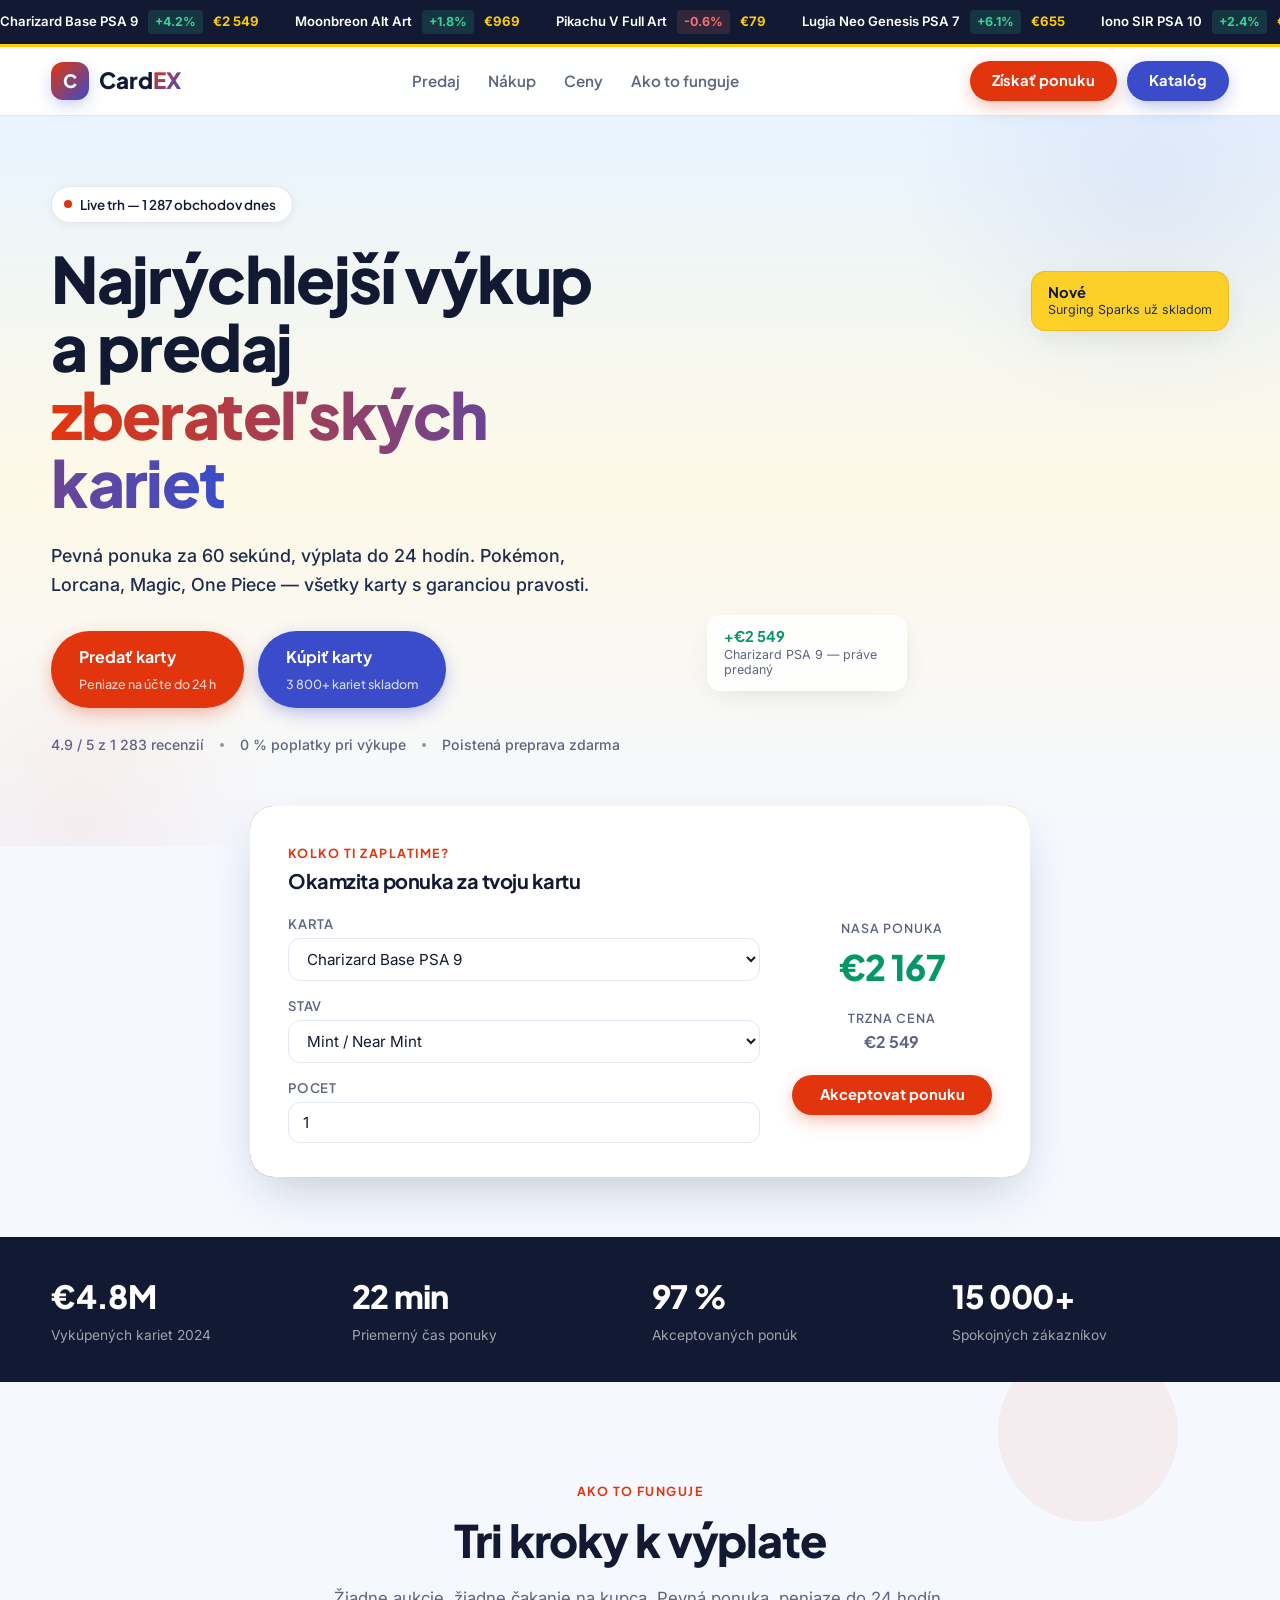
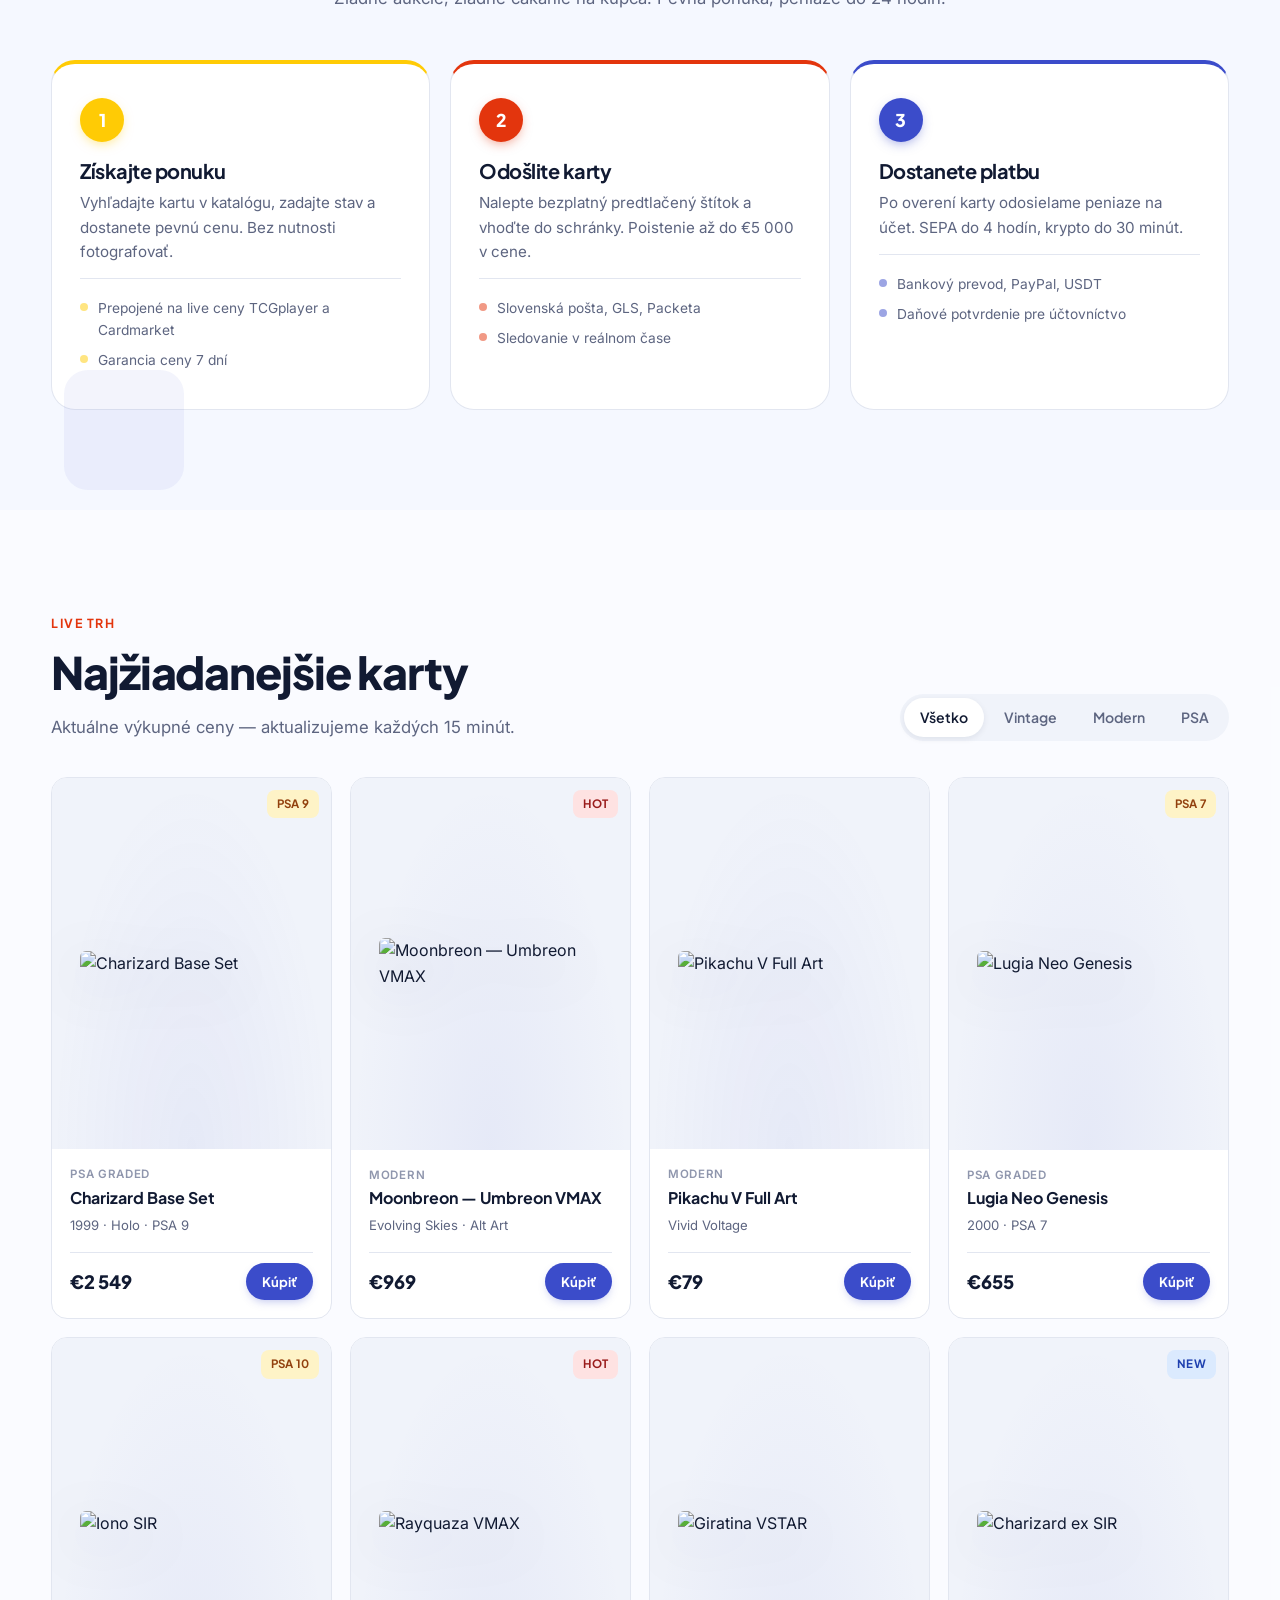
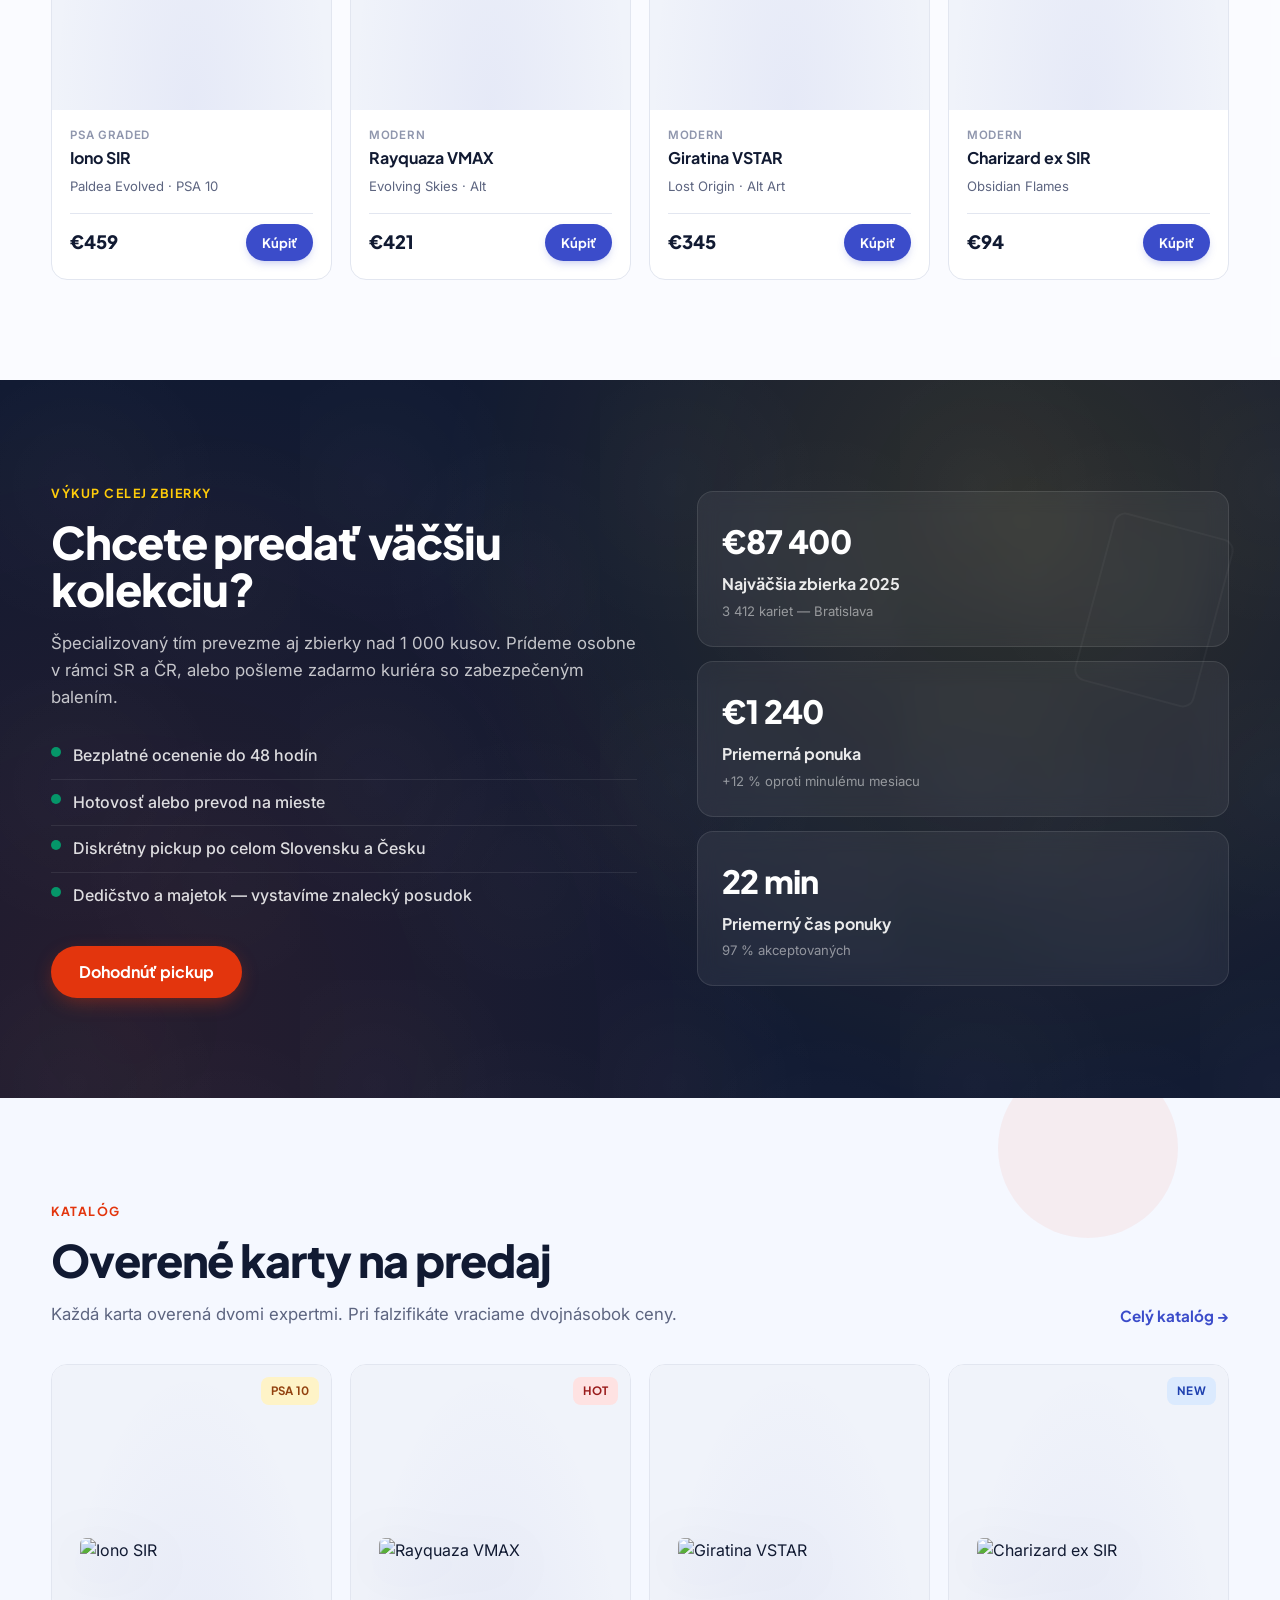
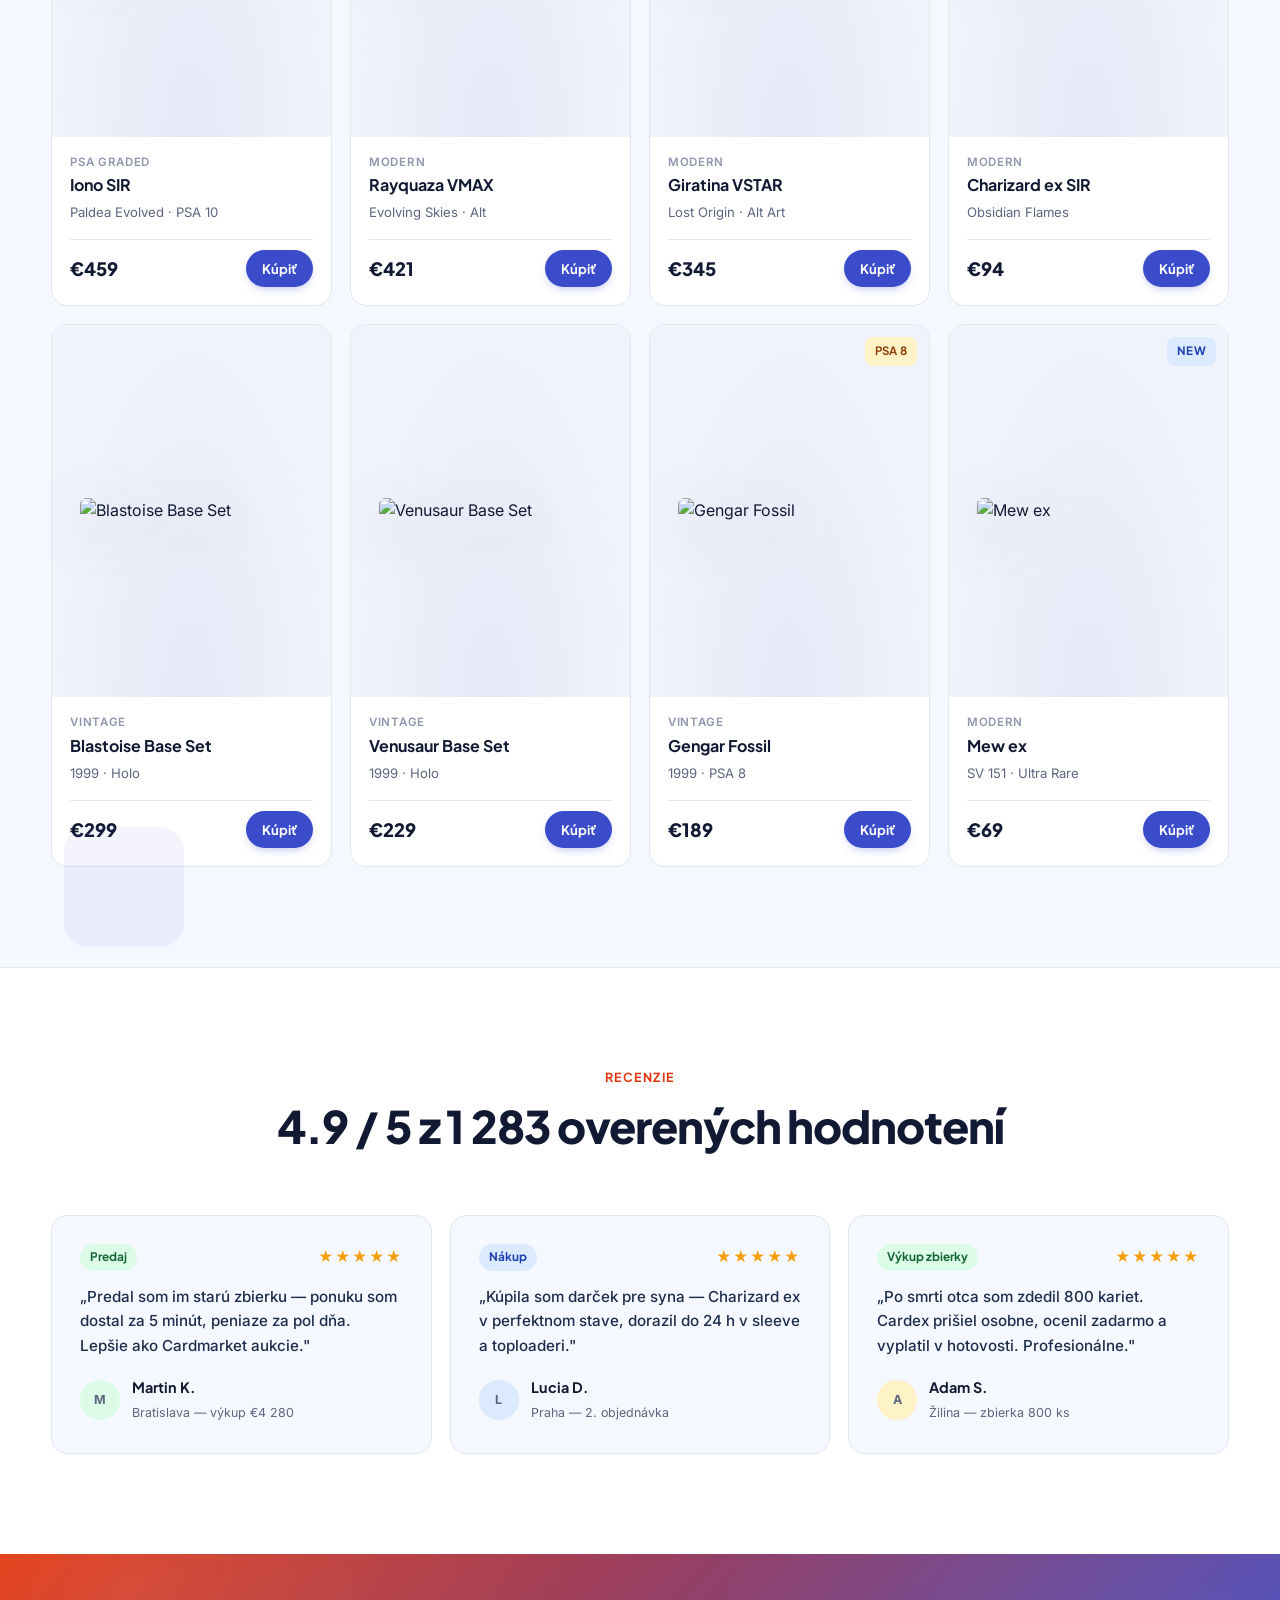
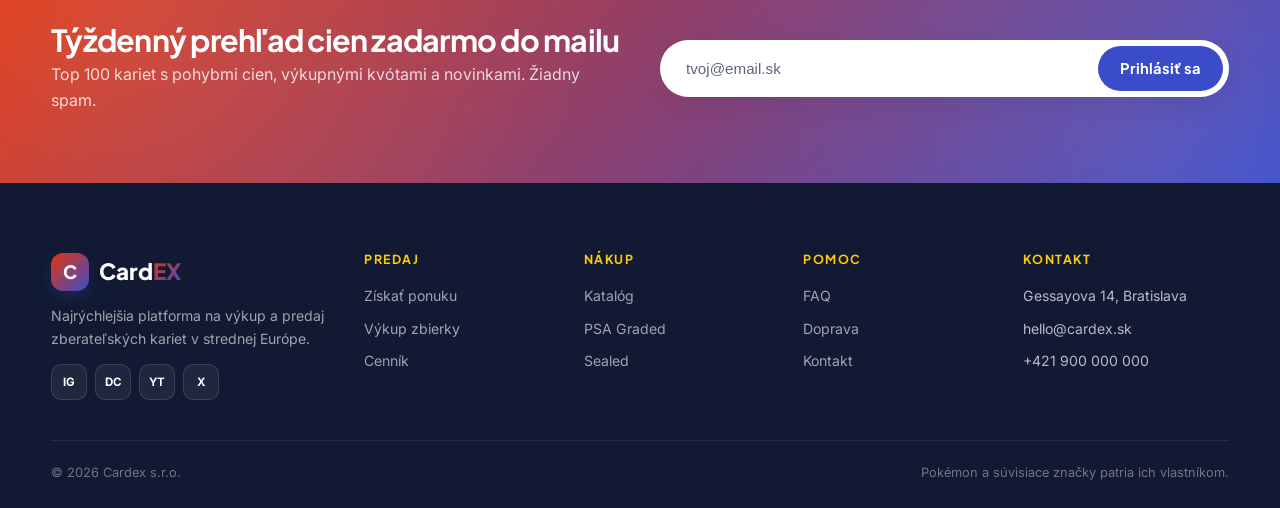
==== commit 81958d34: "Add 3D visual effects, mobile hamburger menu, quote calculator, and polish - Mobile hamburger menu w" ====
--- a/cardex.html
+++ b/cardex.html
@@ -5,6 +5,15 @@
 <meta name="viewport" content="width=device-width, initial-scale=1.0" />
 <title>Cardex — Výkup a predaj zberateľských kariet</title>
 <meta name="description" content="Cardex je najrýchlejšia platforma na výkup a predaj Pokémon, Lorcana a Magic kariet. Online ponuka za 60 sekúnd, výplata do 24 h." />
+
+<meta property="og:title" content="Cardex — Výkup a predaj zberateľských kariet" />
+<meta property="og:description" content="Najrýchlejšia platforma na výkup a predaj Pokémon, Lorcana a Magic kariet. Pevná ponuka za 60 sekúnd, výplata do 24 hodín." />
+<meta property="og:image" content="https://images.pokemontcg.io/base1/4_hires.png" />
+<meta property="og:type" content="website" />
+<meta property="og:url" content="https://cardex.sk" />
+<meta name="twitter:card" content="summary_large_image" />
+
+<link rel="icon" href="data:image/svg+xml,<svg xmlns='http://www.w3.org/2000/svg' viewBox='0 0 100 100'><rect rx='20' width='100' height='100' fill='%233b4cca'/><text x='50' y='72' text-anchor='middle' font-size='60' font-weight='800' fill='white' font-family='system-ui'>C</text></svg>" />
 <style>
 :root{--bg:#f5f8ff;--surface:#fff;--surface-2:#f0f3fa;--ink:#111a32;--ink-2:#1f2d4d;--muted:#5d6580;--muted-2:#8f96ad;--line:#e2e6f0;--red:#e3350d;--red-d:#b8290a;--yellow:#ffcb05;--yellow-d:#d4a600;--blue:#3b4cca;--blue-d:#2a38a0;--green:#059669;--radius:16px;--r-sm:12px;--r-lg:24px;--shadow:0 8px 30px -8px rgba(17,26,50,.12);--shadow-lg:0 20px 50px -12px rgba(17,26,50,.22);--head:'Plus Jakarta Sans',Inter,system-ui,sans-serif;--body:'Inter',system-ui,sans-serif}
 *{box-sizing:border-box}html,body{margin:0;padding:0}html{scroll-behavior:smooth}body{font-family:var(--body);color:var(--ink);background:var(--bg);line-height:1.6;-webkit-font-smoothing:antialiased;overflow-x:hidden}a{color:inherit;text-decoration:none}img{max-width:100%;display:block}button{font:inherit;cursor:pointer;border:0;background:none;color:inherit}.container{width:min(1240px,92%);margin:0 auto}
@@ -103,6 +112,93 @@
 .socials{display:flex;gap:8px}.socials a{width:36px;height:36px;display:grid;place-items:center;background:rgba(255,255,255,.06);border:1px solid rgba(255,255,255,.12);border-radius:10px;font-size:.72rem;font-weight:700;color:#fff;transition:all .15s}.socials a:hover{background:var(--yellow);border-color:var(--yellow);color:var(--ink)}
 .copyright{border-top:1px solid rgba(255,255,255,.08);padding-top:22px;font-size:.8rem;color:rgba(255,255,255,.4);display:flex;justify-content:space-between;flex-wrap:wrap;gap:14px}
 @media(max-width:900px){.footer-inner{grid-template-columns:1fr 1fr;gap:28px}}
+
+/* Hamburger */
+.hamburger{display:none;flex-direction:column;gap:5px;padding:8px;z-index:60;background:none;border:none;cursor:pointer}
+.hamburger-line{display:block;width:24px;height:2.5px;border-radius:2px;background:var(--ink);transition:transform .3s,opacity .3s}
+.hamburger.open .hamburger-line:nth-child(1){transform:translateY(7.5px) rotate(45deg)}
+.hamburger.open .hamburger-line:nth-child(2){opacity:0}
+.hamburger.open .hamburger-line:nth-child(3){transform:translateY(-7.5px) rotate(-45deg)}
+@media(max-width:900px){
+  .hamburger{display:flex}
+  .nav-links{display:none;position:absolute;top:100%;left:0;right:0;background:rgba(255,255,255,.97);backdrop-filter:blur(16px);-webkit-backdrop-filter:blur(16px);flex-direction:column;gap:0;padding:12px 0;border-bottom:1px solid var(--line);box-shadow:var(--shadow)}
+  .nav-links.open{display:flex}
+  .nav-links li a{display:block;padding:14px 28px;font-size:1rem;color:var(--ink)}
+  .nav-links li a:hover{background:var(--surface-2)}
+  .nav-actions{display:none}
+}
+
+/* Quote Section */
+.quote-section{padding:0 0 60px;margin-top:-40px;position:relative;z-index:5}
+.quote-card{background:#fff;border-radius:var(--r-lg);box-shadow:var(--shadow-lg);max-width:780px;margin:0 auto;overflow:hidden;position:relative;padding:2px}
+.quote-card::before{content:'';position:absolute;inset:-2px;border-radius:calc(var(--r-lg) + 2px);background:conic-gradient(from 0deg,var(--red),var(--yellow),var(--green),var(--blue),#a855f7,var(--red));z-index:-1;animation:holoSpin 6s linear infinite}
+@keyframes holoSpin{to{transform:rotate(360deg)}}
+.quote-card-inner{background:#fff;border-radius:calc(var(--r-lg) - 1px);padding:32px 36px}
+.quote-header{margin-bottom:22px}
+.quote-header .kicker{margin-bottom:6px}
+.quote-header h3{margin:0;font-size:1.25rem}
+.quote-body{display:grid;grid-template-columns:1fr auto;gap:32px;align-items:start}
+.quote-fields{display:flex;flex-direction:column;gap:14px}
+.quote-field label{display:block;font-family:var(--head);font-weight:600;font-size:.82rem;color:var(--muted);margin-bottom:4px;text-transform:uppercase;letter-spacing:.06em}
+.quote-field select,.quote-field input{width:100%;padding:10px 14px;border:1px solid var(--line);border-radius:var(--r-sm);font-family:var(--body);font-size:.95rem;color:var(--ink);background:#fff;outline:none;transition:border-color .15s}
+.quote-field select:focus,.quote-field input:focus{border-color:var(--blue)}
+.quote-result{text-align:center;min-width:200px;display:flex;flex-direction:column;align-items:center;gap:10px;padding-top:6px}
+.quote-label{display:block;font-family:var(--head);font-weight:600;font-size:.78rem;color:var(--muted);text-transform:uppercase;letter-spacing:.08em}
+.quote-price{display:block;font-family:var(--head);font-weight:800;font-size:2.2rem;color:var(--green);letter-spacing:-.02em}
+.quote-market-price{display:block;font-family:var(--head);font-weight:700;font-size:1rem;color:var(--muted)}
+.quote-offer,.quote-market{margin-bottom:4px}
+.quote-cta{width:100%;margin-top:6px}
+@media(max-width:700px){
+  .quote-body{grid-template-columns:1fr;gap:22px}
+  .quote-result{min-width:0;flex-direction:row;flex-wrap:wrap;justify-content:center}
+  .quote-card-inner{padding:24px 20px}
+}
+
+/* 3D Card tile hover tilt */
+.card-tile{transition:transform .35s cubic-bezier(.2,.8,.2,1),box-shadow .35s,border-color .25s}
+.card-tile:hover{transform:perspective(800px) rotateX(-2deg) rotateY(3deg) translateY(-4px);box-shadow:var(--shadow-lg);border-color:transparent}
+
+/* Card tile image shine effect */
+.card-tile-media::after{content:'';position:absolute;inset:0;background:linear-gradient(105deg,transparent 40%,rgba(255,255,255,0.4) 45%,transparent 50%);transform:translateX(-100%);transition:none;z-index:1;pointer-events:none}
+.card-tile:hover .card-tile-media::after{animation:shine .7s ease forwards}
+@keyframes shine{to{transform:translateX(100%)}}
+
+/* Hero cards 3D depth + reflection */
+.float-card{box-shadow:0 20px 50px -12px rgba(17,26,50,.28),0 8px 20px -8px rgba(17,26,50,.14);border-radius:12px}
+.float-card::after{content:'';position:absolute;bottom:0;left:0;right:0;height:40%;border-radius:0 0 12px 12px;background:linear-gradient(to top,rgba(255,255,255,.18),transparent);pointer-events:none}
+
+/* Step cards hover lift with colored shadow */
+.step{transition:transform .3s cubic-bezier(.2,.8,.2,1),box-shadow .3s;overflow:hidden}
+.step:hover{transform:translateY(-8px);box-shadow:0 20px 40px -10px color-mix(in srgb,var(--accent),transparent 55%)}
+
+/* Step decorative card images */
+.step-decor-card{position:absolute;top:12px;right:-10px;width:70px;opacity:.08;transform:rotate(12deg);pointer-events:none;z-index:0}
+
+/* Glassmorphism on info badges */
+.info-badge{background:rgba(255,255,255,.8);backdrop-filter:blur(12px);-webkit-backdrop-filter:blur(12px);border:1px solid rgba(255,255,255,.5)}
+.ib2{background:rgba(255,203,5,.85);backdrop-filter:blur(12px);-webkit-backdrop-filter:blur(12px);border-color:rgba(212,166,0,.4)}
+
+/* Sell section background pattern */
+.sell-section{background:radial-gradient(circle at 80% 20%,rgba(255,203,5,.12),transparent 50%),radial-gradient(circle at 10% 90%,rgba(227,53,13,.1),transparent 50%),var(--ink);position:relative}
+.sell-section::before{content:'';position:absolute;inset:0;background-image:
+  radial-gradient(circle at 25% 35%,rgba(255,255,255,.025) 0%,transparent 50%),
+  radial-gradient(circle at 75% 65%,rgba(255,255,255,.02) 0%,transparent 50%);
+  background-size:300px 300px;pointer-events:none}
+.sell-section::after{content:'';position:absolute;top:20%;right:5%;width:120px;height:170px;border:2px solid rgba(255,255,255,.04);border-radius:12px;transform:rotate(15deg);pointer-events:none}
+
+/* Floating decorative elements */
+.has-floaters{position:relative;overflow:hidden}
+.has-floaters::before,.has-floaters::after{content:'';position:absolute;border-radius:50%;opacity:.06;pointer-events:none;z-index:0}
+.has-floaters::before{width:180px;height:180px;top:-40px;right:8%;background:var(--red);animation:floatDeco 8s ease-in-out infinite}
+.has-floaters::after{width:120px;height:120px;bottom:20px;left:5%;background:var(--blue);border-radius:24px;animation:floatDeco 10s ease-in-out infinite reverse}
+@keyframes floatDeco{0%,100%{transform:translate(0,0) rotate(0deg)}50%{transform:translate(12px,-18px) rotate(8deg)}}
+
+/* Section reveal animation */
+@keyframes reveal{from{opacity:0;transform:translateY(30px)}to{opacity:1;transform:translateY(0)}}
+.section-reveal{animation:reveal .6s ease backwards}
+.section-reveal:nth-child(2){animation-delay:.1s}
+.section-reveal:nth-child(3){animation-delay:.2s}
+.section-reveal:nth-child(4){animation-delay:.3s}
 
 /* Toast */
 .toast{position:fixed;bottom:24px;left:50%;transform:translateX(-50%) translateY(100px);background:var(--ink);color:#fff;padding:12px 22px;border-radius:999px;box-shadow:var(--shadow-lg);font-family:var(--head);font-weight:600;font-size:.9rem;z-index:100;transition:transform .35s cubic-bezier(.2,.8,.2,1)}.toast.show{transform:translateX(-50%) translateY(0)}
@@ -141,7 +237,12 @@
       <span class="logo-mark">C</span>
       <span class="logo-text">Card<em>EX</em></span>
     </a>
-    <ul class="nav-links">
+    <button class="hamburger" id="hamburger" aria-label="Menu">
+      <span class="hamburger-line"></span>
+      <span class="hamburger-line"></span>
+      <span class="hamburger-line"></span>
+    </button>
+    <ul class="nav-links" id="nav-links">
       <li><a href="#sell">Predaj</a></li>
       <li><a href="#buy">Nákup</a></li>
       <li><a href="#hot">Ceny</a></li>
@@ -198,6 +299,61 @@
   </div>
 </section>
 
+<section class="quote-section">
+  <div class="container">
+    <div class="quote-card" id="quote-card">
+      <div class="quote-card-inner">
+        <div class="quote-header">
+          <span class="kicker">Kolko ti zaplatime?</span>
+          <h3>Okamzita ponuka za tvoju kartu</h3>
+        </div>
+        <div class="quote-body">
+          <div class="quote-fields">
+            <div class="quote-field">
+              <label for="quote-card-select">Karta</label>
+              <select id="quote-card-select">
+                <option value="charizard" data-base="2549">Charizard Base PSA 9</option>
+                <option value="moonbreon" data-base="969">Moonbreon Alt Art</option>
+                <option value="rayquaza" data-base="421">Rayquaza VMAX Alt</option>
+                <option value="lugia" data-base="655">Lugia Neo Genesis PSA 7</option>
+                <option value="iono" data-base="459">Iono SIR PSA 10</option>
+                <option value="pikachu" data-base="79">Pikachu V Full Art</option>
+                <option value="giratina" data-base="345">Giratina VSTAR Alt</option>
+                <option value="charizard-ex" data-base="94">Charizard ex SIR</option>
+              </select>
+            </div>
+            <div class="quote-field">
+              <label for="quote-condition">Stav</label>
+              <select id="quote-condition">
+                <option value="1.0">Mint / Near Mint</option>
+                <option value="0.88">Excellent</option>
+                <option value="0.75">Light Played</option>
+                <option value="0.60">Played</option>
+                <option value="0.40">Heavy Played</option>
+              </select>
+            </div>
+            <div class="quote-field">
+              <label for="quote-qty">Pocet</label>
+              <input type="number" id="quote-qty" value="1" min="1" max="99" />
+            </div>
+          </div>
+          <div class="quote-result">
+            <div class="quote-offer">
+              <span class="quote-label">Nasa ponuka</span>
+              <span class="quote-price" id="quote-price">---</span>
+            </div>
+            <div class="quote-market">
+              <span class="quote-label">Trzna cena</span>
+              <span class="quote-market-price" id="quote-market">---</span>
+            </div>
+            <button class="btn btn-sell quote-cta" id="quote-accept">Akceptovat ponuku</button>
+          </div>
+        </div>
+      </div>
+    </div>
+  </div>
+</section>
+
 <section class="trust-bar">
   <div class="container trust-inner">
     <div class="trust-item"><strong>€4.8M</strong><span>Vykúpených kariet 2024</span></div>
@@ -207,7 +363,7 @@
   </div>
 </section>
 
-<section id="how" class="section">
+<section id="how" class="section section-reveal has-floaters">
   <div class="container">
     <div class="section-head centered">
       <span class="kicker">Ako to funguje</span>
@@ -216,6 +372,7 @@
     </div>
     <div class="steps-grid">
       <article class="step" style="--accent:var(--yellow)">
+        <img class="step-decor-card" src="https://images.pokemontcg.io/swsh45/18_hires.png" alt="" aria-hidden="true" />
         <span class="step-num">1</span>
         <h3>Získajte ponuku</h3>
         <p>Vyhľadajte kartu v katalógu, zadajte stav a dostanete pevnú cenu. Bez nutnosti fotografovať.</p>
@@ -225,6 +382,7 @@
         </ul>
       </article>
       <article class="step" style="--accent:var(--red)">
+        <img class="step-decor-card" src="https://images.pokemontcg.io/base1/4_hires.png" alt="" aria-hidden="true" />
         <span class="step-num">2</span>
         <h3>Odošlite karty</h3>
         <p>Nalepte bezplatný predtlačený štítok a vhoďte do schránky. Poistenie až do €5 000 v cene.</p>
@@ -234,6 +392,7 @@
         </ul>
       </article>
       <article class="step" style="--accent:var(--blue)">
+        <img class="step-decor-card" src="https://images.pokemontcg.io/swsh7/215_hires.png" alt="" aria-hidden="true" />
         <span class="step-num">3</span>
         <h3>Dostanete platbu</h3>
         <p>Po overení karty odosielame peniaze na účet. SEPA do 4 hodín, krypto do 30 minút.</p>
@@ -246,7 +405,7 @@
   </div>
 </section>
 
-<section id="hot" class="section alt">
+<section id="hot" class="section alt section-reveal">
   <div class="container">
     <div class="section-head row">
       <div>
@@ -265,7 +424,7 @@
   </div>
 </section>
 
-<section id="sell" class="section sell-section">
+<section id="sell" class="section sell-section section-reveal">
   <div class="container sell-inner">
     <div>
       <span class="kicker kicker-light">Výkup celej zbierky</span>
@@ -291,7 +450,7 @@
   </div>
 </section>
 
-<section id="buy" class="section">
+<section id="buy" class="section section-reveal has-floaters">
   <div class="container">
     <div class="section-head row">
       <div>
@@ -305,7 +464,7 @@
   </div>
 </section>
 
-<section class="reviews-section">
+<section class="reviews-section section-reveal">
   <div class="container">
     <div class="section-head centered">
       <span class="kicker">Recenzie</span>
@@ -438,6 +597,71 @@
   el._t = setTimeout(() => el.classList.remove('show'), 2400);
 }
 
+/* Hamburger menu */
+var hamburger = document.getElementById('hamburger');
+var navLinks = document.getElementById('nav-links');
+if (hamburger && navLinks) {
+  hamburger.addEventListener('click', function() {
+    hamburger.classList.toggle('open');
+    navLinks.classList.toggle('open');
+  });
+  navLinks.addEventListener('click', function(e) {
+    if (e.target.tagName === 'A') {
+      hamburger.classList.remove('open');
+      navLinks.classList.remove('open');
+    }
+  });
+}
+
+/* Quote calculator */
+var quoteCardSelect = document.getElementById('quote-card-select');
+var quoteCondition = document.getElementById('quote-condition');
+var quoteQty = document.getElementById('quote-qty');
+var quotePrice = document.getElementById('quote-price');
+var quoteMarket = document.getElementById('quote-market');
+var quoteAccept = document.getElementById('quote-accept');
+
+function updateQuote() {
+  var sel = quoteCardSelect.options[quoteCardSelect.selectedIndex];
+  var base = Number(sel.getAttribute('data-base'));
+  var cond = parseFloat(quoteCondition.value);
+  var qty = Math.max(1, Math.min(99, parseInt(quoteQty.value) || 1));
+  var offer = Math.round(base * 0.85 * cond * qty);
+  var market = Math.round(base * cond * qty);
+  quotePrice.textContent = fmt(offer);
+  quoteMarket.textContent = fmt(market);
+}
+
+if (quoteCardSelect && quoteCondition && quoteQty) {
+  quoteCardSelect.addEventListener('change', updateQuote);
+  quoteCondition.addEventListener('change', updateQuote);
+  quoteQty.addEventListener('input', updateQuote);
+  updateQuote();
+}
+
+if (quoteAccept) {
+  quoteAccept.addEventListener('click', function() {
+    toast('Ponuka akceptovana -- kontaktujeme vas do 60 sekund.');
+  });
+}
+
+/* Section reveal on scroll */
+var revealSections = document.querySelectorAll('.section-reveal');
+if (revealSections.length > 0 && 'IntersectionObserver' in window) {
+  var revealObs = new IntersectionObserver(function(entries) {
+    entries.forEach(function(entry) {
+      if (entry.isIntersecting) {
+        entry.target.style.animationPlayState = 'running';
+        revealObs.unobserve(entry.target);
+      }
+    });
+  }, { threshold: 0.1 });
+  revealSections.forEach(function(s) {
+    s.style.animationPlayState = 'paused';
+    revealObs.observe(s);
+  });
+}
+
 document.getElementById('year').textContent = new Date().getFullYear();
 renderHot();
 renderProducts();
